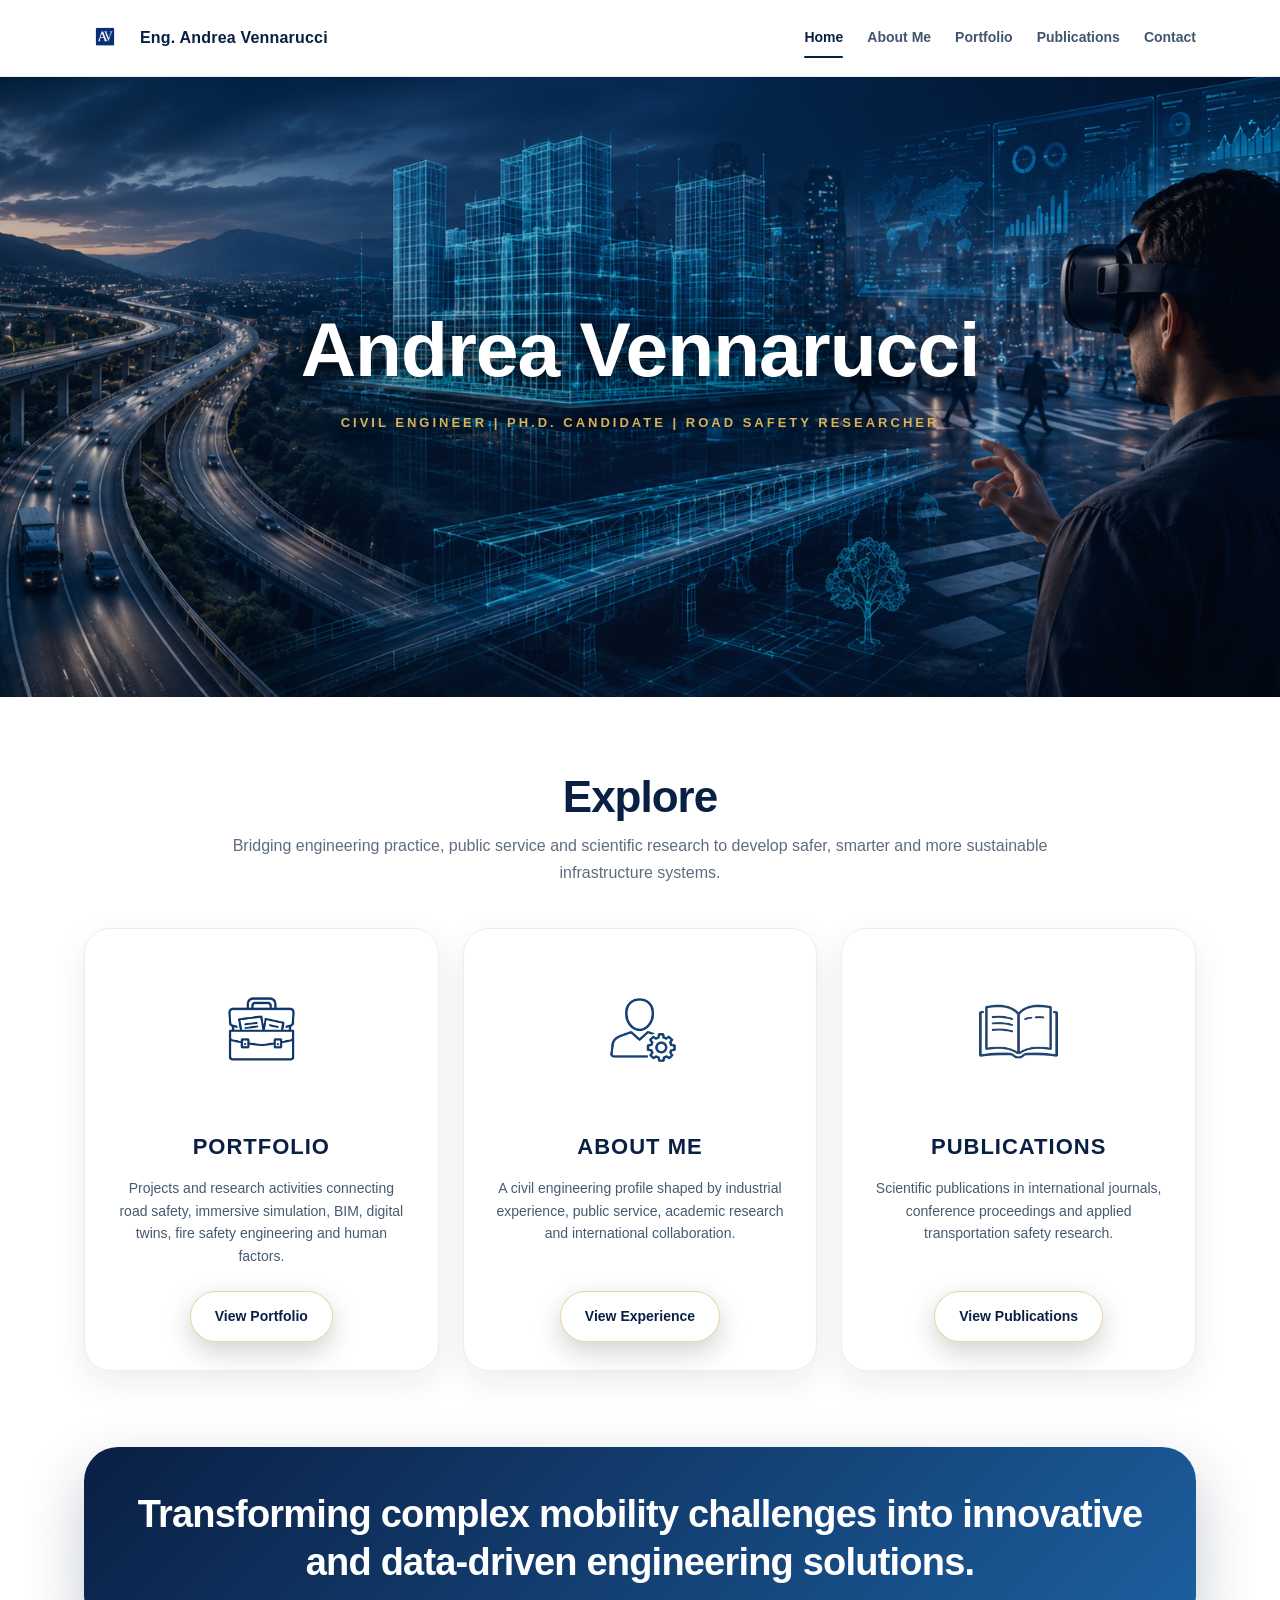
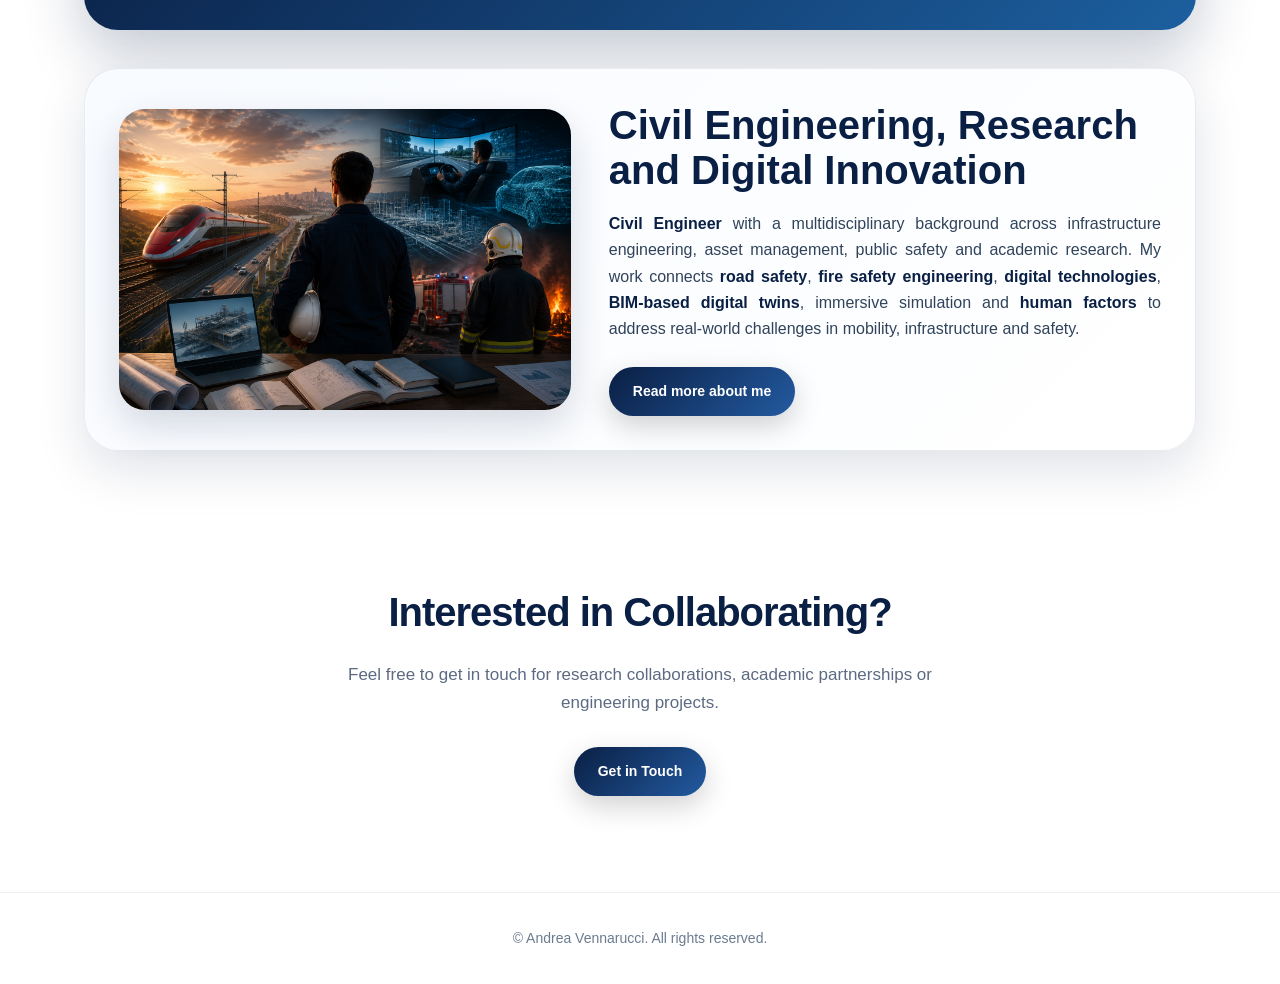
==== index.html @ bb1b8124 "Update index.html" ====
<!DOCTYPE html>
<html lang="en">
<head>
    <meta charset="UTF-8">
    <meta name="viewport" content="width=device-width, initial-scale=1.0">
    <title>Andrea Vennarucci - Home</title>
    <link rel="icon" href="image/Logo.png" sizes="any">

    <link rel="icon" type="image/Logo.png" sizes="32x32" href="favicon-32x32.png">

    <link rel="icon" type="image/Logo.png" sizes="16x16" href="favicon-16x16.png">

    <link rel="apple-touch-icon" href="image/Logo.png">
    <style>
        :root {
            --navy: #0a1f44;
            --navy-2: #163b73;
            --ink: #14213d;
            --muted: #5d6d7e;
            --paper: #ffffff;
            --gold: #d7b25d;
            --shadow: 0 18px 50px rgba(10,31,68,.13);
            --radius: 28px;
            --max: 1160px;
        }

        * {
            box-sizing: border-box
        }

        html {
            scroll-behavior: smooth
        }

        body {
            margin: 0;
            font-family: "Segoe UI",Arial,sans-serif;
            color: var(--ink);
            background: #ffffff;
            line-height: 1.65;
        }

        a {
            color: inherit;
            text-decoration: none
        }

        .site-header {
            position: sticky;
            top: 0;
            z-index: 50;
            background: rgba(255,255,255,.92);
            backdrop-filter: blur(14px);
            border-bottom: 1px solid rgba(10,31,68,.08);
        }

        .nav {
            max-width: var(--max);
            margin: auto;
            min-height: 76px;
            display: flex;
            align-items: center;
            justify-content: space-between;
            gap: 28px;
            padding: 0 24px;
        }

        .brand {
            display: flex;
            align-items: center;
            gap: 14px;
            font-weight: 800;
            color: var(--navy);
            letter-spacing: .2px;
        }

        .brand-logo {
            width: 42px;
            height: 42px;
            border-radius: 13px;
            display: grid;
            place-items: center;
            background: linear-gradient(135deg,var(--navy),#2d75bd);
            color: white;
            font-family: Georgia,serif;
            font-size: 20px;
            box-shadow: 0 8px 20px rgba(10,31,68,.18);
        }

        .nav-links {
            display: flex;
            gap: 24px;
            align-items: center;
            font-size: 14px;
            font-weight: 650;
            color: #41556e;
        }

            .nav-links a {
                position: relative;
                padding: 26px 0;
            }

                .nav-links a.active,
                .nav-links a:hover {
                    color: var(--navy);
                }

                    .nav-links a.active::after,
                    .nav-links a:hover::after {
                        content: "";
                        position: absolute;
                        left: 0;
                        right: 0;
                        bottom: 18px;
                        height: 2px;
                        background: var(--navy);
                        border-radius: 99px;
                    }

        .menu-toggle {
            display: none;
            border: 0;
            background: transparent;
            font-size: 30px;
            color: var(--navy);
            cursor: pointer;
        }

        .hero {
            position: relative;
            overflow: hidden;
            min-height: 620px;
            padding: 120px 24px 100px;
        }

        .hero-image {
            position: absolute;
            top: 0;
            left: 0;
            width: 100%;
            height: 100%;
            object-fit: cover;
            object-position: 90% top;
            transform: translateY(0) scale(1.05);
            will-change: transform;
            z-index: 0;
        }

        .hero-overlay {
            position: absolute;
            inset: 0;
            background: linear-gradient(90deg,rgba(10,31,68,.20),rgba(10,31,68,.34),rgba(10,31,68,.18));
            z-index: 1;
        }

        .hero-inner {
            position: relative;
            z-index: 2;
            max-width: var(--max);
            min-height: 380px;
            margin: auto;
            display: flex;
            align-items: center;
            justify-content: center;
            text-align: center;
        }

        .hero-content {
            max-width: 840px;
            margin: 0 auto;
        }

        h1 {
            font-size: clamp(44px,6vw,82px);
            font-weight: 600;
            line-height: 1;
            margin: 0 0 24px;
            color: #ffffff;
            letter-spacing: -1px;
            text-shadow: 0 5px 24px rgba(0,0,0,.65);
        }

        .eyebrow {
            text-transform: uppercase;
            letter-spacing: 3px;
            font-size: 13px;
            font-weight: 600;
            color: var(--gold);
            margin-bottom: 30px;
            text-shadow: 0 3px 12px rgba(0,0,0,.60);
        }

        .hero-statement {
            color: rgba(255,255,255,.92);
            font-size: clamp(17px,2vw,22px);
            line-height: 1.55;
            max-width: 820px;
            margin: 0 auto;
            text-shadow: 0 3px 14px rgba(0,0,0,.55);
        }

        .hero-actions {
            display: flex;
            justify-content: center;
            gap: 14px;
            flex-wrap: wrap;
            margin-top: 32px;
        }

        .button {
            display: inline-flex;
            align-items: center;
            justify-content: center;
            padding: 13px 24px;
            border-radius: 999px;
            background: #ffffff;
            color: var(--navy);
            font-weight: 800;
            font-size: 14px;
            border: 1px solid rgba(215,178,93,.55);
            box-shadow: 0 10px 28px rgba(0,0,0,.18);
            transition: transform .25s ease,box-shadow .25s ease,background .25s ease;
            cursor: pointer;
        }

            .button:hover {
                transform: translateY(-3px);
                box-shadow: 0 16px 34px rgba(0,0,0,.25);
            }

        .button-primary {
            background: linear-gradient(135deg,#0a1f44,#235aa0);
            color: white;
            border: 0;
        }

        .section {
            position: relative;
            z-index: 3;
            max-width: var(--max);
            margin: auto;
            padding: 76px 24px;
            background: transparent;
        }

        .section-after-quote {
            padding-top: 20px;
        }

        .section-title {
            text-align: center;
            font-size: clamp(28px,4vw,44px);
            line-height: 1.1;
            margin: 0 0 12px;
            color: var(--navy);
            letter-spacing: -1px;
        }

        .section-subtitle {
            text-align: center;
            max-width: 830px;
            margin: 0 auto 42px;
            color: var(--muted);
            font-size: 16px;
        }

        .cards-grid {
            display: grid;
            grid-template-columns: repeat(3,1fr);
            gap: 24px;
        }

        .home-card {
            background: #ffffff;
            border: 1px solid #e9eef5;
            border-radius: 26px;
            padding: 28px;
            min-height: 350px;
            box-shadow: 0 12px 34px rgba(10,31,68,.08);
            transition: transform .25s ease,box-shadow .25s ease,border-color .25s ease;
            display: flex;
            flex-direction: column;
            align-items: center;
            text-align: center;
        }

            .home-card:hover {
                transform: translateY(-7px);
                box-shadow: 0 20px 42px rgba(10,31,68,.15);
                border-color: #6ec1ff;
            }

        .card-icon {
            width: 100%;
            height: 150px;
            object-fit: contain;
            margin-bottom: 22px;
        }

        .home-card h2 {
            margin: 0 0 12px;
            color: var(--navy);
            font-size: 22px;
            letter-spacing: 1px;
            text-transform: uppercase;
        }

        .home-card p {
            color: #465a70;
            margin: 0 0 24px;
            font-size: 14px;
            line-height: 1.6;
            flex: 1;
        }

        .profile-highlight {
            display: grid;
            grid-template-columns: .9fr 1.1fr;
            gap: 38px;
            align-items: center;
            background: linear-gradient(135deg,#f8fbff,#ffffff);
            border: 1px solid rgba(10,31,68,.08);
            border-radius: 34px;
            padding: 34px;
            box-shadow: var(--shadow);
        }

        .profile-highlight-image {
            width: 100%;
            border-radius: 26px;
            display: block;
            box-shadow: 0 16px 38px rgba(10,31,68,.16);
        }

        .profile-highlight h2 {
            margin: 0 0 18px;
            color: var(--navy);
            font-size: clamp(26px,4vw,40px);
            line-height: 1.12;
        }

        .profile-highlight p {
            color: #30435a;
            font-size: 16px;
            margin: 0 0 24px;
            text-align: justify;
        }

        .keyword {
            color: var(--navy);
            font-weight: 800;
        }

        .quote {
            max-width: var(--max);
            margin: 0 auto;
            padding: 0 24px 18px;
            position: relative;
            z-index: 3;
            background: transparent;
        }


        .quote-box {
            border-radius: 34px;
            padding: 44px;
            background: linear-gradient(135deg,var(--navy),#1c5f9f);
            color: white;
            box-shadow: 0 24px 60px rgba(10,31,68,.24);
            position: relative;
            overflow: hidden;
            text-align: center;
        }

            .quote-box p {
                position: relative;
                margin: 0;
                font-size: clamp(23px,3vw,38px);
                line-height: 1.25;
                font-weight: 700;
                letter-spacing: -.8px;
            }

        .contact-section {
            position: relative;
            z-index: 3;
            background: #ffffff;
            padding: 52px 20px 96px;
            text-align: center;
        }

            .contact-section h2 {
                font-size: clamp(28px,4vw,40px);
                color: var(--navy);
                margin: 0 0 16px;
                letter-spacing: -1px;
            }

            .contact-section p {
                color: #5c6b82;
                font-size: 17px;
                margin: 0 auto 30px;
                max-width: 640px;
            }

        .contact-links {
            display: flex;
            justify-content: center;
            gap: 14px;
            flex-wrap: wrap;
        }

        .footer {
            padding: 34px 24px;
            text-align: center;
            color: #6b7c8f;
            border-top: 1px solid rgba(10,31,68,.08);
            background: #fff;
            font-size: 14px;
        }

        @media(max-width:980px) {
            .cards-grid {
                grid-template-columns: 1fr;
            }
        }

        @media(max-width:860px) {
            .nav {
                min-height: 68px;
            }

            .menu-toggle {
                display: block;
            }

            .nav-links {
                position: absolute;
                left: 0;
                right: 0;
                top: 68px;
                display: none;
                flex-direction: column;
                gap: 0;
                background: white;
                border-bottom: 1px solid rgba(10,31,68,.08);
                box-shadow: 0 18px 40px rgba(10,31,68,.12);
            }

                .nav-links.open {
                    display: flex;
                }

                .nav-links a {
                    width: 100%;
                    padding: 16px 24px;
                }

                    .nav-links a.active::after,
                    .nav-links a:hover::after {
                        display: none;
                    }

            .hero {
                min-height: 560px;
                padding: 100px 18px 80px;
            }

            .hero-image {
                height: 110%;
                object-position: 85% top;
            }

            .hero-inner {
                min-height: 360px;
            }

            .profile-highlight {
                grid-template-columns: 1fr;
            }

            .section {
                padding: 54px 18px;
            }

            .quote {
                padding: 0 18px 18px;
            }

            .section-after-quote {
                padding-top: 18px;
            }

            .quote-box {
                padding: 32px 26px;
            }

            .brand span:last-child {
                font-size: 15px;
            }
        }

        @media(max-width:520px) {
            .hero {
                min-height: 500px;
                padding: 90px 16px 70px;
            }

            .hero-image {
                object-position: 78% top;
            }

            h1 {
                font-size: clamp(38px,10vw,54px);
            }

            .eyebrow {
                font-size: 11px;
                letter-spacing: 2px;
            }

            .hero-statement {
                font-size: 16px;
            }

            .home-card {
                padding: 24px;
                border-radius: 22px;
            }

            .card-icon {
                height: 120px;
            }
        }
    </style>
</head>

<body>
    <header class="site-header">

        <nav class="nav">

            <a class="brand" href="index.html">

                <img src="image/Logo.png"
                     alt="Andrea Vennarucci"
                     style="width:42px;height:42px;object-fit:contain;">

                <span>Eng. Andrea Vennarucci</span>

            </a>

            <div class="nav-links">

                <a class="active" href="index.html">Home</a>

                <a href="AboutMe.html">About Me</a>

                <a href="portfolio.html">Portfolio</a>

                <a href="ScientificPublications.html">Publications</a>

                <a href="Contact.html">Contact</a>

            </div>

            <button class="menu-toggle"
                    onclick="toggleMenu()"
                    aria-label="Toggle navigation">
                ☰
            </button>

        </nav>

    </header>

    <main id="top">
        <section class="hero">
            <img class="hero-image" src="image/HeaderHome.png" alt="Andrea Vennarucci homepage header">

            <div class="hero-overlay"></div>

            <div class="hero-inner">
                <div class="hero-content">
                    <h1>Andrea Vennarucci</h1>
                    <div class="eyebrow">Civil Engineer | Ph.D. Candidate | Road Safety Researcher</div>
                    <!--                   <p class="hero-statement">Civil engineer integrating professional practice, public service and scientific research to advance infrastructure, mobility and safety through innovation and digital technologies.</p>-->
                </div>
            </div>
        </section>

        <section class="section">
            <h2 class="section-title">Explore</h2>
            <p class="section-subtitle">Bridging engineering practice, public service and scientific research to develop safer, smarter and more sustainable infrastructure systems.</p>

            <div class="cards-grid">
                <article class="home-card">
                    <img class="card-icon" src="image/PortfolioIcon.png" alt="Portfolio icon">
                    <h2>Portfolio</h2>
                    <p>Projects and research activities connecting road safety, immersive simulation, BIM, digital twins, fire safety engineering and human factors.</p>
                    <a class="button" href="portfolio.html">View Portfolio</a>
                </article>

                <article class="home-card">
                    <img class="card-icon" src="image/AboutMeIcon.png" alt="About me icon">
                    <h2>About Me</h2>
                    <p>A civil engineering profile shaped by industrial experience, public service, academic research and international collaboration.</p>
                    <a class="button" href="AboutMe.html">View Experience</a>
                </article>

                <article class="home-card">
                    <img class="card-icon" src="image/ScientificIcon.png" alt="Scientific publications icon">
                    <h2>Publications</h2>
                    <p>Scientific publications in international journals, conference proceedings and applied transportation safety research.</p>
                    <a class="button" href="ScientificPublications.html">View Publications</a>
                </article>
            </div>
        </section>

        <section class="quote">
            <div class="quote-box">
                <p>Transforming complex mobility challenges into innovative and data-driven engineering solutions.</p>
            </div>
        </section>

        <section class="section section-after-quote">
            <div class="profile-highlight">
                <div>
                    <img class="profile-highlight-image" src="image/ProfileHome.png" alt="Andrea Vennarucci profile visual">
                </div>

                <div>
                    <h2>Civil Engineering, Research and Digital Innovation</h2>
                    <p><span class="keyword">Civil Engineer</span> with a multidisciplinary background across infrastructure engineering, asset management, public safety and academic research. My work connects <span class="keyword">road safety</span>, <span class="keyword">fire safety engineering</span>, <span class="keyword">digital technologies</span>, <span class="keyword">BIM-based digital twins</span>, immersive simulation and <span class="keyword">human factors</span> to address real-world challenges in mobility, infrastructure and safety.</p>
                    <a class="button button-primary" href="AboutMe.html">Read more about me</a>
                </div>
            </div>
        </section>



<section class="contact-section">

    <h2>Interested in Collaborating?</h2>

    <p>
        Feel free to get in touch for research collaborations,
        academic partnerships or engineering projects.
    </p>

    <a class="button button-primary" href="Contact.html">
        Get in Touch
    </a>

</section>

        
    </main>

    <footer class="footer">© Andrea Vennarucci. All rights reserved.</footer>

    <script>
        function toggleMenu() {
            document.querySelector(".nav-links").classList.toggle("open");
        }

        const heroImage = document.querySelector(".hero-image");

        window.addEventListener("scroll", function () {
            const scrollY = window.scrollY;
            const movement = scrollY * 0.18;
            const scale = 1.05 + scrollY * 0.00006;
            heroImage.style.transform = "translateY(" + movement + "px) scale(" + scale + ")";
        });
    </script>
</body>
</html>
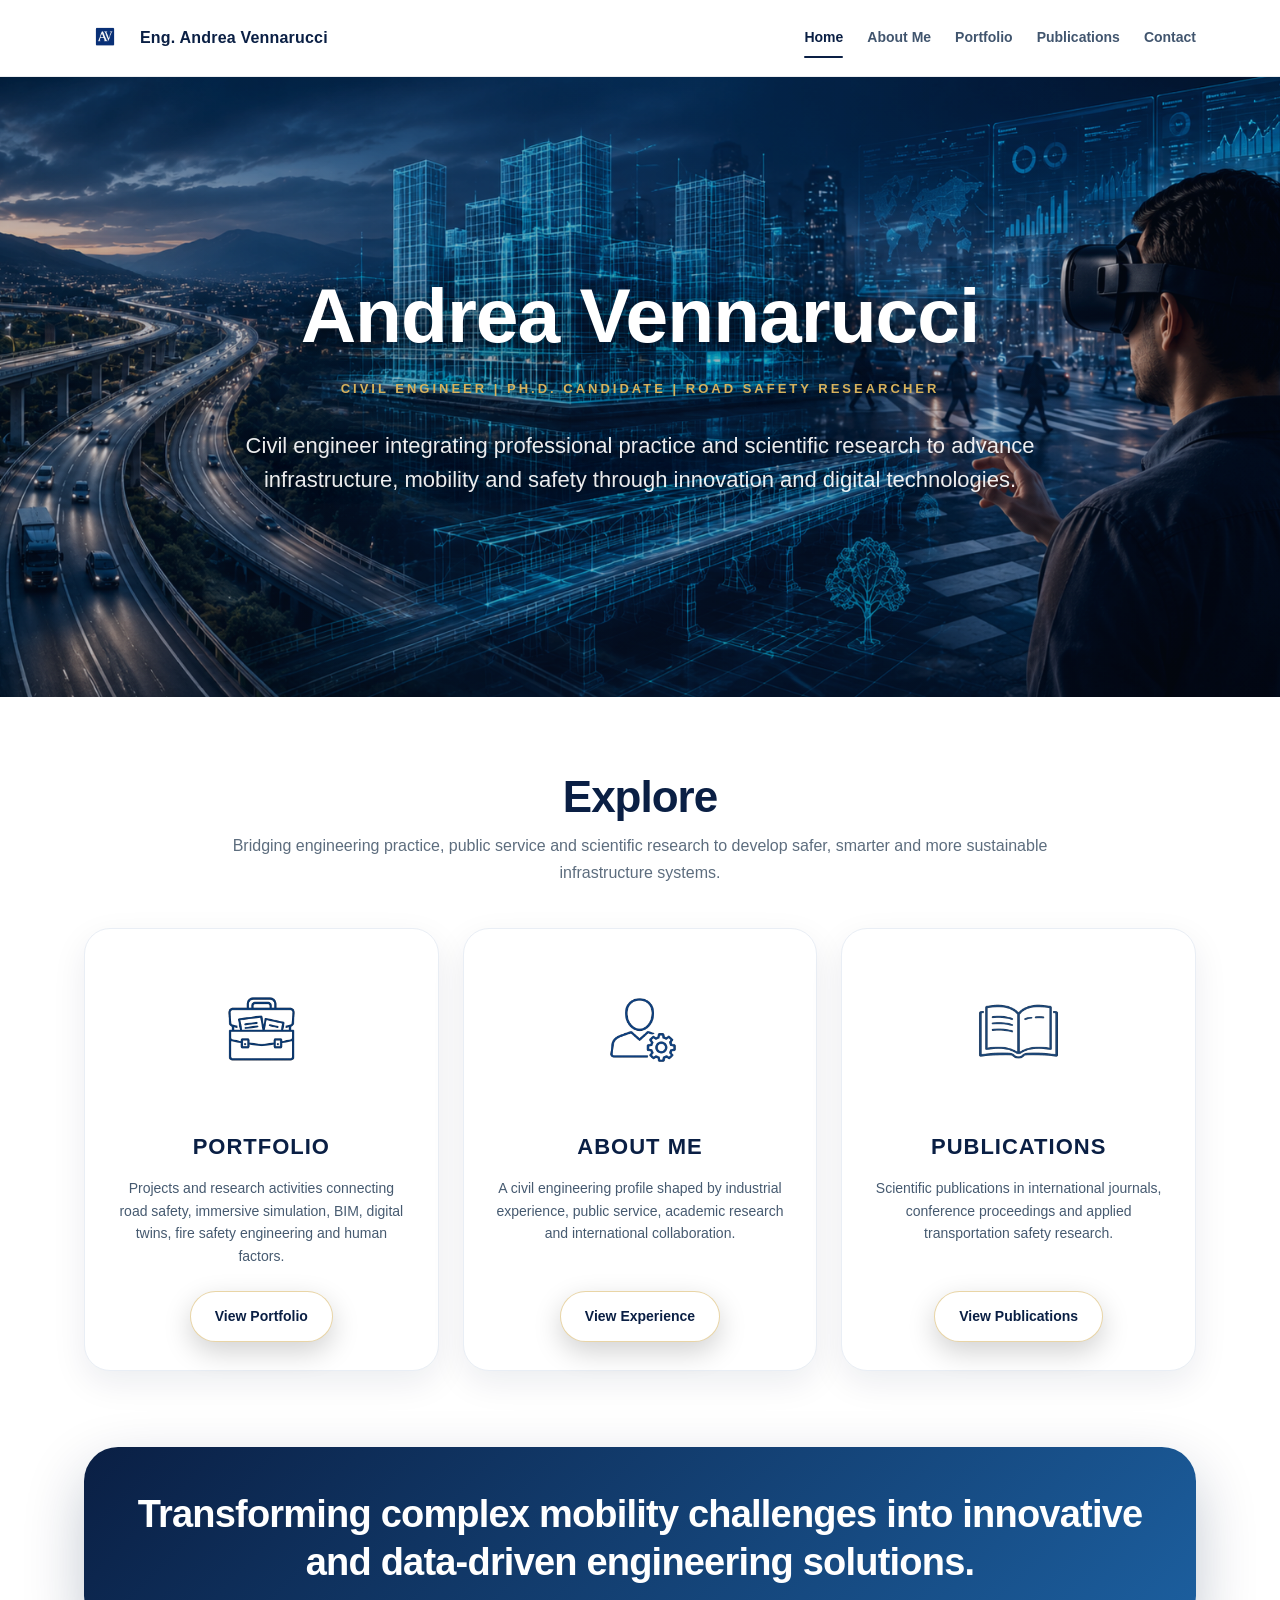
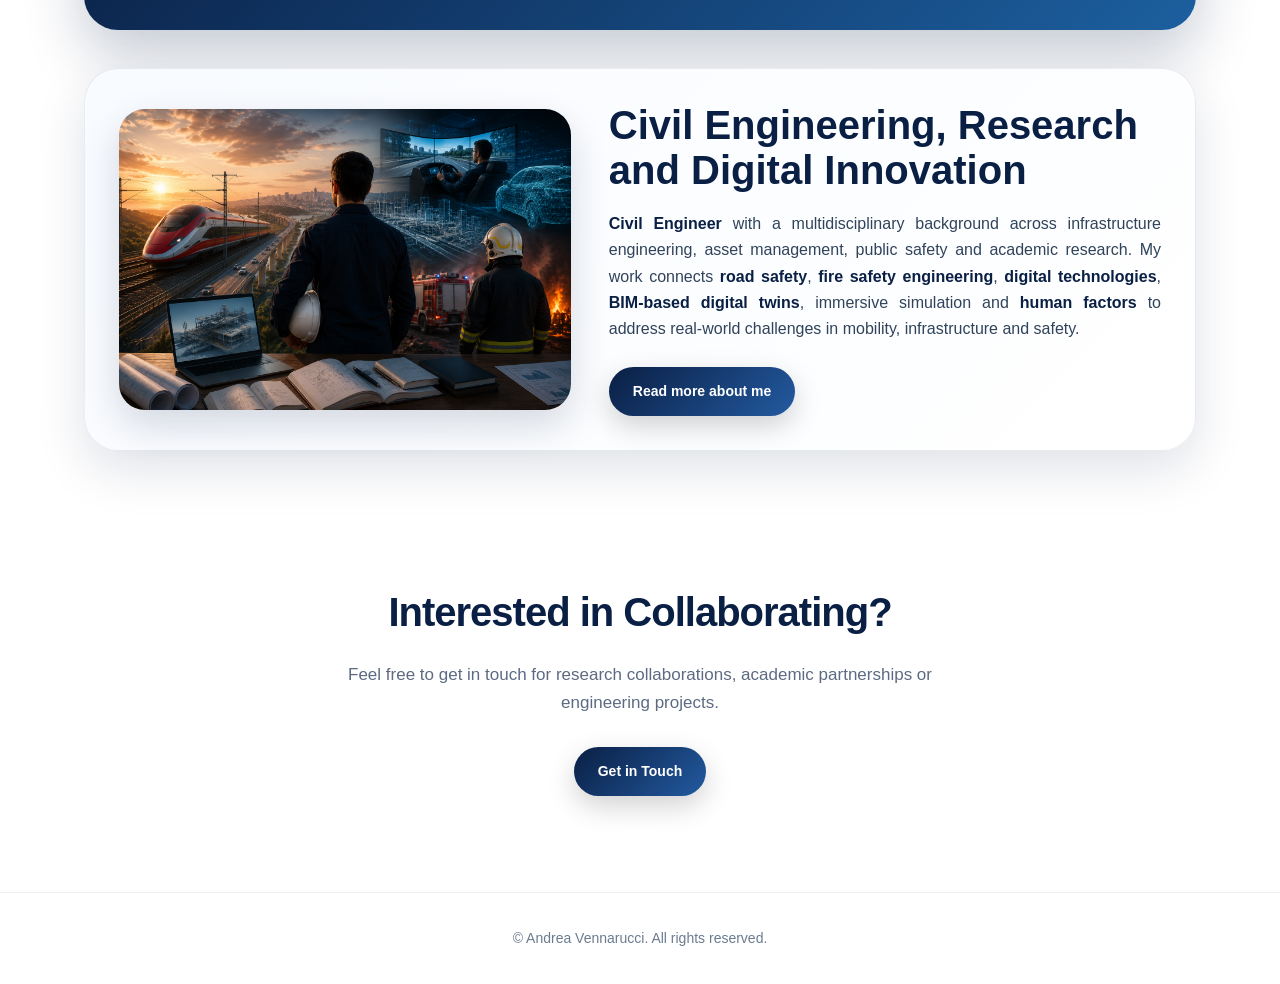
==== commit 84528bad: "Update index.html" ====
--- a/index.html
+++ b/index.html
@@ -585,7 +585,7 @@
                 <div class="hero-content">
                     <h1>Andrea Vennarucci</h1>
                     <div class="eyebrow">Civil Engineer | Ph.D. Candidate | Road Safety Researcher</div>
-                    <!--                   <p class="hero-statement">Civil engineer integrating professional practice, public service and scientific research to advance infrastructure, mobility and safety through innovation and digital technologies.</p>-->
+                    <p class="hero-statement">Civil engineer integrating professional practice and scientific research to advance infrastructure, mobility and safety through innovation and digital technologies.</p>
                 </div>
             </div>
         </section>
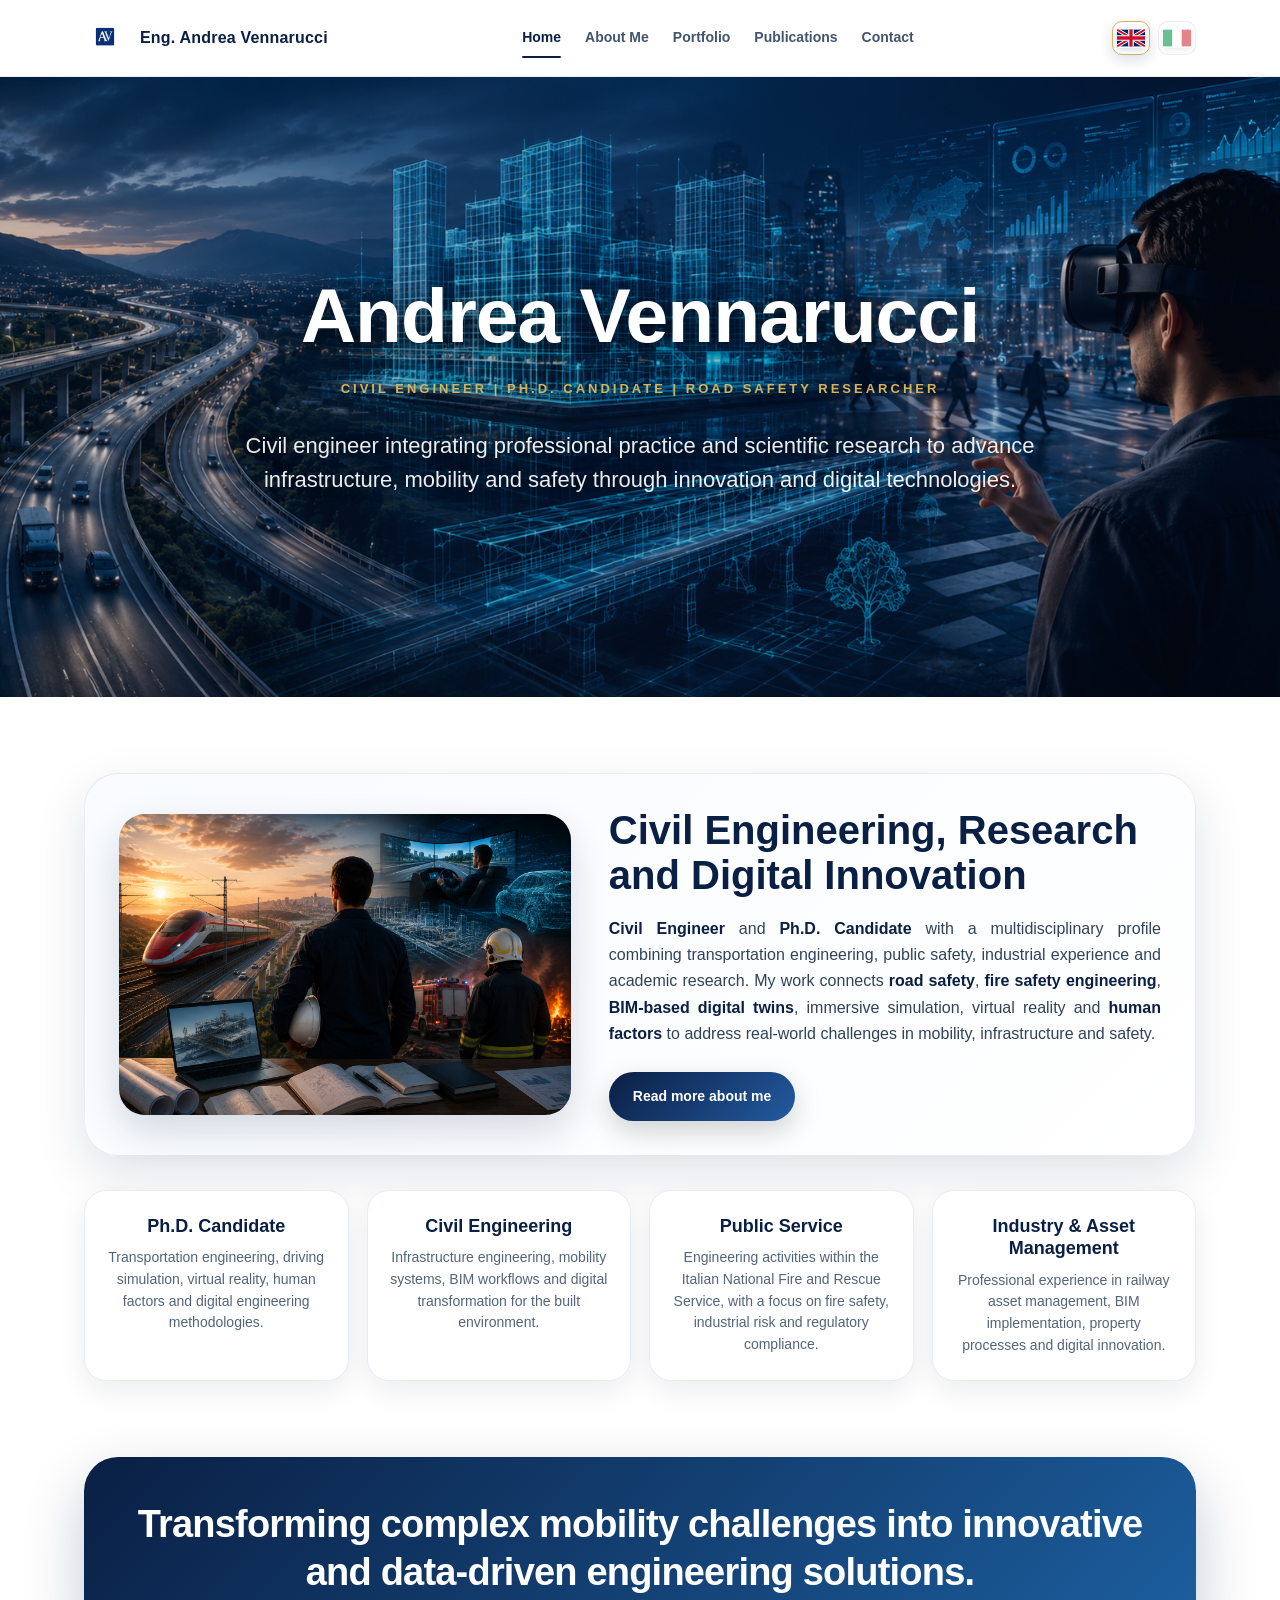
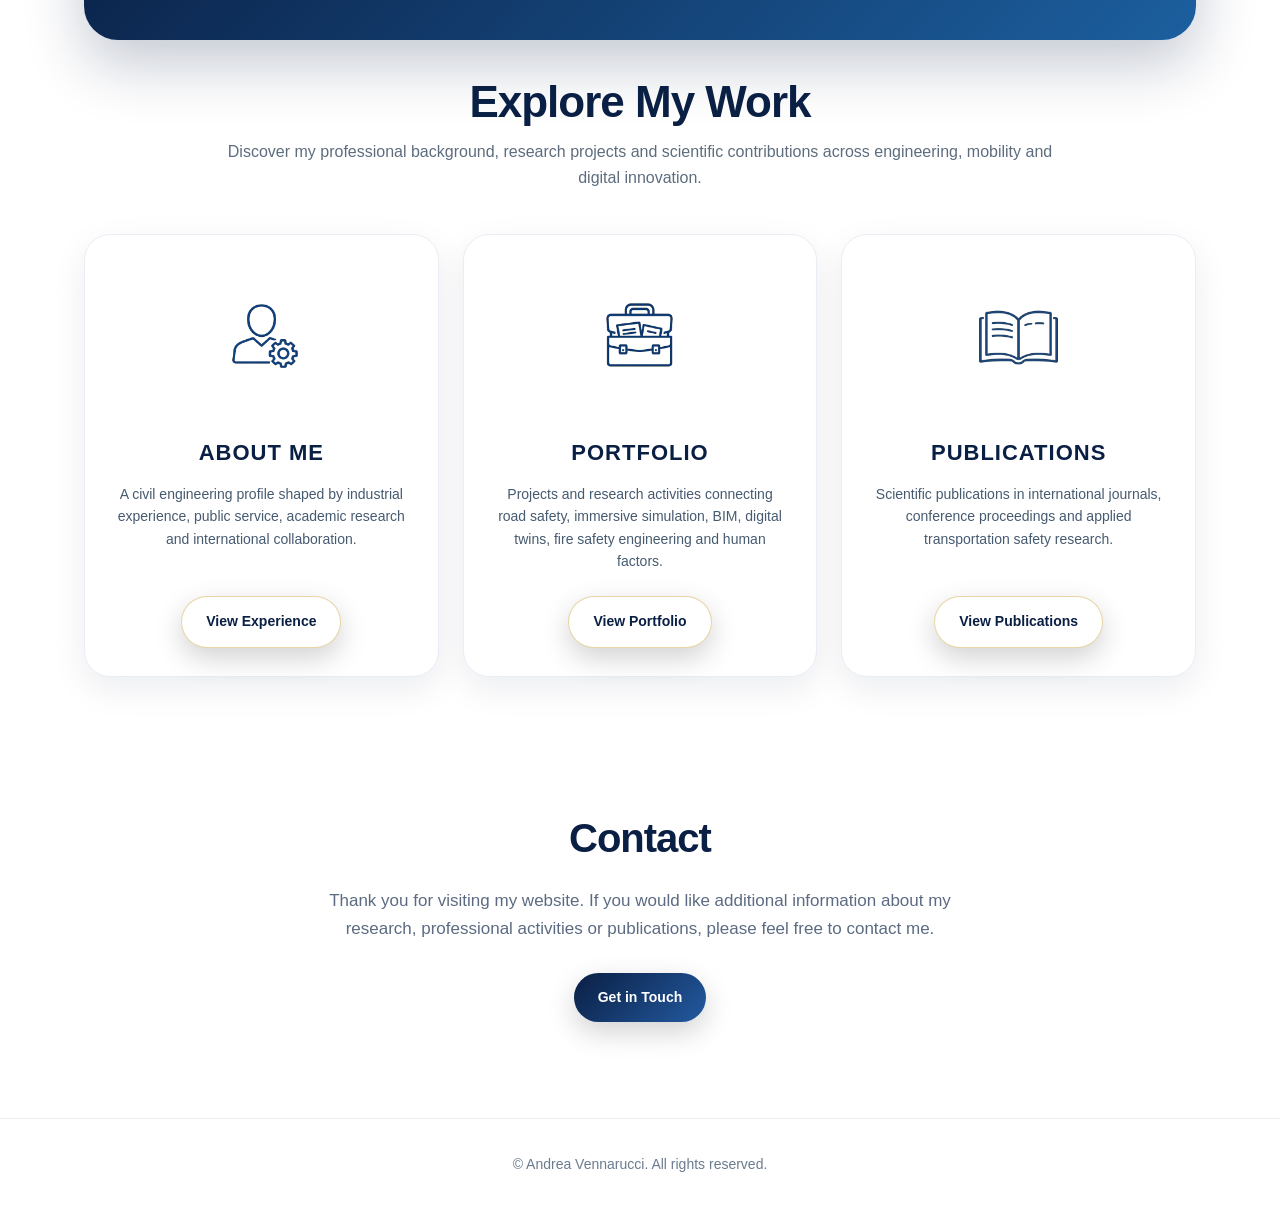
==== commit a925bbfc: "Update index.html" ====
--- a/index.html
+++ b/index.html
@@ -117,6 +117,51 @@
                         background: var(--navy);
                         border-radius: 99px;
                     }
+
+
+
+        .language-switcher {
+            display: flex;
+            align-items: center;
+            gap: 8px;
+            margin-left: 4px;
+        }
+
+        .language-button {
+            width: 38px;
+            height: 34px;
+            padding: 0;
+            border: 1px solid rgba(10,31,68,.14);
+            border-radius: 10px;
+            background: #ffffff;
+            display: inline-flex;
+            align-items: center;
+            justify-content: center;
+            cursor: pointer;
+            opacity: .58;
+            overflow: hidden;
+            transition: opacity .2s ease, transform .2s ease, border-color .2s ease, box-shadow .2s ease;
+        }
+
+            .language-button svg {
+                width: 28px;
+                height: 20px;
+                display: block;
+                border-radius: 3px;
+                box-shadow: 0 2px 6px rgba(10,31,68,.16);
+            }
+
+            .language-button:hover {
+                opacity: 1;
+                transform: translateY(-2px);
+                border-color: rgba(10,31,68,.34);
+            }
+
+            .language-button.active {
+                opacity: 1;
+                border-color: var(--gold);
+                box-shadow: 0 5px 14px rgba(10,31,68,.14);
+            }
 
         .menu-toggle {
             display: none;
@@ -352,6 +397,43 @@
             font-weight: 800;
         }
 
+        .highlights-grid {
+            display: grid;
+            grid-template-columns: repeat(4,1fr);
+            gap: 18px;
+            margin-top: 34px;
+        }
+
+        .highlight-card {
+            background: #ffffff;
+            border: 1px solid #e7edf5;
+            border-radius: 22px;
+            padding: 24px 22px;
+            box-shadow: 0 10px 28px rgba(10,31,68,.08);
+            text-align: center;
+            transition: transform .25s ease,box-shadow .25s ease,border-color .25s ease;
+        }
+
+            .highlight-card:hover {
+                transform: translateY(-5px);
+                box-shadow: 0 16px 34px rgba(10,31,68,.13);
+                border-color: rgba(35,90,160,.35);
+            }
+
+            .highlight-card h3 {
+                margin: 0 0 10px;
+                color: var(--navy);
+                font-size: 18px;
+                line-height: 1.25;
+            }
+
+            .highlight-card p {
+                margin: 0;
+                color: #52657b;
+                font-size: 14px;
+                line-height: 1.55;
+            }
+
         .quote {
             max-width: var(--max);
             margin: 0 auto;
@@ -424,12 +506,54 @@
             .cards-grid {
                 grid-template-columns: 1fr;
             }
+
+            .highlights-grid {
+                grid-template-columns: repeat(2,1fr);
+            }
         }
 
         @media(max-width:860px) {
             .nav {
                 min-height: 68px;
             }
+
+
+
+            .language-switcher {
+                display: flex;
+                align-items: center;
+                gap: 8px;
+                margin-left: 4px;
+            }
+
+            .language-button {
+                width: 38px;
+                height: 34px;
+                padding: 0;
+                border: 1px solid rgba(10,31,68,.14);
+                border-radius: 10px;
+                background: #ffffff;
+                display: inline-flex;
+                align-items: center;
+                justify-content: center;
+                font-size: 21px;
+                line-height: 1;
+                cursor: pointer;
+                opacity: .58;
+                transition: opacity .2s ease, transform .2s ease, border-color .2s ease, box-shadow .2s ease;
+            }
+
+                .language-button:hover {
+                    opacity: 1;
+                    transform: translateY(-2px);
+                    border-color: rgba(10,31,68,.34);
+                }
+
+                .language-button.active {
+                    opacity: 1;
+                    border-color: var(--navy);
+                    box-shadow: 0 5px 14px rgba(10,31,68,.14);
+                }
 
             .menu-toggle {
                 display: block;
@@ -480,6 +604,10 @@
                 grid-template-columns: 1fr;
             }
 
+            .highlights-grid {
+                grid-template-columns: 1fr;
+            }
+
             .section {
                 padding: 54px 18px;
             }
@@ -547,22 +675,53 @@
                      alt="Andrea Vennarucci"
                      style="width:42px;height:42px;object-fit:contain;">
 
-                <span>Eng. Andrea Vennarucci</span>
+                <span data-i18n="brand">Eng. Andrea Vennarucci</span>
 
             </a>
 
             <div class="nav-links">
 
-                <a class="active" href="index.html">Home</a>
-
-                <a href="AboutMe.html">About Me</a>
-
-                <a href="portfolio.html">Portfolio</a>
-
-                <a href="ScientificPublications.html">Publications</a>
-
-                <a href="Contact.html">Contact</a>
-
+                <a class="active" href="index.html" data-i18n="navHome">Home</a>
+
+                <a href="AboutMe.html" data-i18n="navAbout">About Me</a>
+
+                <a href="portfolio.html" data-i18n="navPortfolio">Portfolio</a>
+
+                <a href="ScientificPublications.html" data-i18n="navPublications">Publications</a>
+
+                <a href="Contact.html" data-i18n="navContact">Contact</a>
+
+            </div>
+
+
+            <div class="language-switcher" aria-label="Language selection">
+                <button class="language-button active"
+                        type="button"
+                        data-lang="en"
+                        onclick="setLanguage('en')"
+                        aria-label="English"
+                        title="English">
+                    <svg viewBox="0 0 60 36" aria-hidden="true" focusable="false">
+                        <rect width="60" height="36" fill="#012169"></rect>
+                        <path d="M0 0 L60 36 M60 0 L0 36" stroke="#ffffff" stroke-width="8"></path>
+                        <path d="M0 0 L60 36 M60 0 L0 36" stroke="#c8102e" stroke-width="4"></path>
+                        <path d="M30 0 V36 M0 18 H60" stroke="#ffffff" stroke-width="12"></path>
+                        <path d="M30 0 V36 M0 18 H60" stroke="#c8102e" stroke-width="7"></path>
+                    </svg>
+                </button>
+
+                <button class="language-button"
+                        type="button"
+                        data-lang="it"
+                        onclick="setLanguage('it')"
+                        aria-label="Italiano"
+                        title="Italiano">
+                    <svg viewBox="0 0 60 36" aria-hidden="true" focusable="false">
+                        <rect x="0" y="0" width="20" height="36" fill="#009246"></rect>
+                        <rect x="20" y="0" width="20" height="36" fill="#ffffff"></rect>
+                        <rect x="40" y="0" width="20" height="36" fill="#ce2b37"></rect>
+                    </svg>
+                </button>
             </div>
 
             <button class="menu-toggle"
@@ -584,86 +743,208 @@
             <div class="hero-inner">
                 <div class="hero-content">
                     <h1>Andrea Vennarucci</h1>
-                    <div class="eyebrow">Civil Engineer | Ph.D. Candidate | Road Safety Researcher</div>
-                    <p class="hero-statement">Civil engineer integrating professional practice and scientific research to advance infrastructure, mobility and safety through innovation and digital technologies.</p>
+                    <div class="eyebrow" data-i18n="heroEyebrow">Civil Engineer | Ph.D. Candidate | Road Safety Researcher</div>
+                    <p class="hero-statement" data-i18n="heroStatement">Civil engineer integrating professional practice and scientific research to advance infrastructure, mobility and safety through innovation and digital technologies.</p>
                 </div>
             </div>
         </section>
 
         <section class="section">
-            <h2 class="section-title">Explore</h2>
-            <p class="section-subtitle">Bridging engineering practice, public service and scientific research to develop safer, smarter and more sustainable infrastructure systems.</p>
-
-            <div class="cards-grid">
-                <article class="home-card">
-                    <img class="card-icon" src="image/PortfolioIcon.png" alt="Portfolio icon">
-                    <h2>Portfolio</h2>
-                    <p>Projects and research activities connecting road safety, immersive simulation, BIM, digital twins, fire safety engineering and human factors.</p>
-                    <a class="button" href="portfolio.html">View Portfolio</a>
-                </article>
-
-                <article class="home-card">
-                    <img class="card-icon" src="image/AboutMeIcon.png" alt="About me icon">
-                    <h2>About Me</h2>
-                    <p>A civil engineering profile shaped by industrial experience, public service, academic research and international collaboration.</p>
-                    <a class="button" href="AboutMe.html">View Experience</a>
-                </article>
-
-                <article class="home-card">
-                    <img class="card-icon" src="image/ScientificIcon.png" alt="Scientific publications icon">
-                    <h2>Publications</h2>
-                    <p>Scientific publications in international journals, conference proceedings and applied transportation safety research.</p>
-                    <a class="button" href="ScientificPublications.html">View Publications</a>
-                </article>
-            </div>
-        </section>
-
-        <section class="quote">
-            <div class="quote-box">
-                <p>Transforming complex mobility challenges into innovative and data-driven engineering solutions.</p>
-            </div>
-        </section>
-
-        <section class="section section-after-quote">
             <div class="profile-highlight">
                 <div>
                     <img class="profile-highlight-image" src="image/ProfileHome.png" alt="Andrea Vennarucci profile visual">
                 </div>
 
                 <div>
-                    <h2>Civil Engineering, Research and Digital Innovation</h2>
-                    <p><span class="keyword">Civil Engineer</span> with a multidisciplinary background across infrastructure engineering, asset management, public safety and academic research. My work connects <span class="keyword">road safety</span>, <span class="keyword">fire safety engineering</span>, <span class="keyword">digital technologies</span>, <span class="keyword">BIM-based digital twins</span>, immersive simulation and <span class="keyword">human factors</span> to address real-world challenges in mobility, infrastructure and safety.</p>
-                    <a class="button button-primary" href="AboutMe.html">Read more about me</a>
+                    <h2 data-i18n="profileTitle">Civil Engineering, Research and Digital Innovation</h2>
+                    <p data-i18n-html="profileText"><span class="keyword">Civil Engineer</span> and <span class="keyword">Ph.D. Candidate</span> with a multidisciplinary profile combining transportation engineering, public safety, industrial experience and academic research. My work connects <span class="keyword">road safety</span>, <span class="keyword">fire safety engineering</span>, <span class="keyword">BIM-based digital twins</span>, immersive simulation, virtual reality and <span class="keyword">human factors</span> to address real-world challenges in mobility, infrastructure and safety.</p>
+                    <a class="button button-primary" href="AboutMe.html" data-i18n="readMore">Read more about me</a>
                 </div>
             </div>
+
+            <div class="highlights-grid">
+                <article class="highlight-card">
+                    <h3 data-i18n="highlight1Title">Ph.D. Candidate</h3>
+                    <p data-i18n="highlight1Text">Transportation engineering, driving simulation, virtual reality, human factors and digital engineering methodologies.</p>
+                </article>
+
+                <article class="highlight-card">
+                    <h3 data-i18n="highlight2Title">Civil Engineering</h3>
+                    <p data-i18n="highlight2Text">Infrastructure engineering, mobility systems, BIM workflows and digital transformation for the built environment.</p>
+                </article>
+
+                <article class="highlight-card">
+                    <h3 data-i18n="highlight3Title">Public Service</h3>
+                    <p data-i18n="highlight3Text">Engineering activities within the Italian National Fire and Rescue Service, with a focus on fire safety, industrial risk and regulatory compliance.</p>
+                </article>
+
+                <article class="highlight-card">
+                    <h3 data-i18n="highlight4Title">Industry &amp; Asset Management</h3>
+                    <p data-i18n="highlight4Text">Professional experience in railway asset management, BIM implementation, property processes and digital innovation.</p>
+                </article>
+            </div>
         </section>
 
-
-
-<section class="contact-section">
-
-    <h2>Interested in Collaborating?</h2>
-
-    <p>
-        Feel free to get in touch for research collaborations,
-        academic partnerships or engineering projects.
-    </p>
-
-    <a class="button button-primary" href="Contact.html">
-        Get in Touch
-    </a>
-
-</section>
-
-        
+        <section class="quote">
+            <div class="quote-box">
+                <p data-i18n="quote">Transforming complex mobility challenges into innovative and data-driven engineering solutions.</p>
+            </div>
+        </section>
+
+        <section class="section section-after-quote">
+            <h2 class="section-title" data-i18n="exploreTitle">Explore My Work</h2>
+            <p class="section-subtitle" data-i18n="exploreSubtitle">Discover my professional background, research projects and scientific contributions across engineering, mobility and digital innovation.</p>
+
+            <div class="cards-grid">
+                <article class="home-card">
+                    <img class="card-icon" src="image/AboutMeIcon.png" alt="About me icon">
+                    <h2 data-i18n="aboutCardTitle">About Me</h2>
+                    <p data-i18n="aboutCardText">A civil engineering profile shaped by industrial experience, public service, academic research and international collaboration.</p>
+                    <a class="button" href="AboutMe.html" data-i18n="aboutCardButton">View Experience</a>
+                </article>
+
+                <article class="home-card">
+                    <img class="card-icon" src="image/PortfolioIcon.png" alt="Portfolio icon">
+                    <h2 data-i18n="portfolioCardTitle">Portfolio</h2>
+                    <p data-i18n="portfolioCardText">Projects and research activities connecting road safety, immersive simulation, BIM, digital twins, fire safety engineering and human factors.</p>
+                    <a class="button" href="portfolio.html" data-i18n="portfolioCardButton">View Portfolio</a>
+                </article>
+
+                <article class="home-card">
+                    <img class="card-icon" src="image/ScientificIcon.png" alt="Scientific publications icon">
+                    <h2 data-i18n="publicationsCardTitle">Publications</h2>
+                    <p data-i18n="publicationsCardText">Scientific publications in international journals, conference proceedings and applied transportation safety research.</p>
+                    <a class="button" href="ScientificPublications.html" data-i18n="publicationsCardButton">View Publications</a>
+                </article>
+            </div>
+        </section>
+
+        <section class="contact-section">
+            <h2 data-i18n="contactTitle">Contact</h2>
+            <p data-i18n="contactText">Thank you for visiting my website. If you would like additional information about my research, professional activities or publications, please feel free to contact me.</p>
+            <a class="button button-primary" href="Contact.html" data-i18n="contactButton">Get in Touch</a>
+        </section>
+
     </main>
 
-    <footer class="footer">© Andrea Vennarucci. All rights reserved.</footer>
+    <footer class="footer" data-i18n="footer">© Andrea Vennarucci. All rights reserved.</footer>
 
     <script>
+        const translations = {
+            en: {
+                pageTitle: "Andrea Vennarucci - Home",
+                brand: "Eng. Andrea Vennarucci",
+                navHome: "Home",
+                navAbout: "About Me",
+                navPortfolio: "Portfolio",
+                navPublications: "Publications",
+                navContact: "Contact",
+                heroEyebrow: "Civil Engineer | Ph.D. Candidate | Road Safety Researcher",
+                heroStatement: "Civil engineer integrating professional practice and scientific research to advance infrastructure, mobility and safety through innovation and digital technologies.",
+                profileTitle: "Civil Engineering, Research and Digital Innovation",
+                profileText: '<span class="keyword">Civil Engineer</span> and <span class="keyword">Ph.D. Candidate</span> with a multidisciplinary profile combining transportation engineering, public safety, industrial experience and academic research. My work connects <span class="keyword">road safety</span>, <span class="keyword">fire safety engineering</span>, <span class="keyword">BIM-based digital twins</span>, immersive simulation, virtual reality and <span class="keyword">human factors</span> to address real-world challenges in mobility, infrastructure and safety.',
+                readMore: "Read more about me",
+                highlight1Title: "Ph.D. Candidate",
+                highlight1Text: "Transportation engineering, driving simulation, virtual reality, human factors and digital engineering methodologies.",
+                highlight2Title: "Civil Engineering",
+                highlight2Text: "Infrastructure engineering, mobility systems, BIM workflows and digital transformation for the built environment.",
+                highlight3Title: "Public Service",
+                highlight3Text: "Engineering activities within the Italian National Fire and Rescue Service, with a focus on fire safety, industrial risk and regulatory compliance.",
+                highlight4Title: "Industry & Asset Management",
+                highlight4Text: "Professional experience in railway asset management, BIM implementation, property processes and digital innovation.",
+                quote: "Transforming complex mobility challenges into innovative and data-driven engineering solutions.",
+                exploreTitle: "Explore My Work",
+                exploreSubtitle: "Discover my professional background, research projects and scientific contributions across engineering, mobility and digital innovation.",
+                aboutCardTitle: "About Me",
+                aboutCardText: "A civil engineering profile shaped by industrial experience, public service, academic research and international collaboration.",
+                aboutCardButton: "View Experience",
+                portfolioCardTitle: "Portfolio",
+                portfolioCardText: "Projects and research activities connecting road safety, immersive simulation, BIM, digital twins, fire safety engineering and human factors.",
+                portfolioCardButton: "View Portfolio",
+                publicationsCardTitle: "Publications",
+                publicationsCardText: "Scientific publications in international journals, conference proceedings and applied transportation safety research.",
+                publicationsCardButton: "View Publications",
+                contactTitle: "Contact",
+                contactText: "Thank you for visiting my website. If you would like additional information about my research, professional activities or publications, please feel free to contact me.",
+                contactButton: "Get in Touch",
+                footer: "© Andrea Vennarucci. All rights reserved."
+            },
+            it: {
+                pageTitle: "Andrea Vennarucci - Home",
+                brand: "Ing. Andrea Vennarucci",
+                navHome: "Home",
+                navAbout: "Chi sono",
+                navPortfolio: "Portfolio",
+                navPublications: "Pubblicazioni",
+                navContact: "Contatti",
+                heroEyebrow: "Ingegnere civile | Dottorando di ricerca | Ricercatore in sicurezza stradale",
+                heroStatement: "Ingegnere civile che integra pratica professionale e ricerca scientifica per contribuire allo sviluppo delle infrastrutture, della mobilità e della sicurezza attraverso l’innovazione e le tecnologie digitali.",
+                profileTitle: "Ingegneria civile, ricerca e innovazione digitale",
+                profileText: '<span class="keyword">Ingegnere civile</span> e <span class="keyword">dottorando di ricerca</span> con un profilo multidisciplinare che integra ingegneria delle infrastrutture viarie, ingegneria della sicurezza, esperienza industriale e ricerca accademica. Il mio lavoro collega <span class="keyword">sicurezza stradale</span>, <span class="keyword">sicurezza antincendio</span>, <span class="keyword">digital twin BIM-based</span>, simulazione immersiva, realtà virtuale e <span class="keyword">fattori umani</span> per affrontare problemi concreti riguardanti mobilità, infrastrutture e sicurezza.',
+                readMore: "Scopri di più",
+                highlight1Title: "Dottorando di ricerca",
+                highlight1Text: "Ingegneria delle infrastrutture viarie, simulazione di guida, realtà virtuale e fattori umani.",
+                highlight2Title: "Ingegneria civile",
+                highlight2Text: "Infrastrutture viarie, sistemi di trasporto, BIM e trasformazione digitale dell’ambiente costruito.",
+                highlight3Title: "Servizio pubblico",
+                highlight3Text: "Funzionario Tecnico nel Corpo nazionale dei Vigili del Fuoco, con particolare attenzione alla prevensione incendi e al rischio industriale.",
+                highlight4Title: "Industria e asset management",
+                highlight4Text: "Esperienza professionale nella gestione del patrimonio ferroviario, nei processi immobiliari e nella redazione di Due Diligence per vendita, property e facility management.",
+                quote: "Trasformare le complesse sfide della mobilità in soluzioni ingegneristiche innovative e basate sui dati.",
+                exploreTitle: "Esplora il mio lavoro",
+                exploreSubtitle: "Scopri il mio percorso professionale, i progetti di ricerca e i contributi scientifici nei settori dell’ingegneria, della mobilità e dell’innovazione digitale.",
+                aboutCardTitle: "Chi sono",
+                aboutCardText: "Un profilo di ingegnere civile costruito attraverso esperienza industriale, servizio pubblico, ricerca accademica e collaborazione internazionale.",
+                aboutCardButton: "Scopri il percorso",
+                portfolioCardTitle: "Portfolio",
+                portfolioCardText: "Progetti e attività che collegano sicurezza stradale, simulazione immersiva, BIM, digital twin, e fattori umani.",
+                portfolioCardButton: "Visualizza il portfolio",
+                publicationsCardTitle: "Pubblicazioni",
+                publicationsCardText: "Pubblicazioni scientifiche su riviste internazionali, atti di convegni e ricerche applicate alla sicurezza.",
+                publicationsCardButton: "Visualizza le pubblicazioni",
+                contactTitle: "Contatti",
+                contactText: "Grazie per aver visitato il mio sito. Per ricevere ulteriori informazioni sulle mie attività di ricerca, professionali o sulle mie pubblicazioni, è possibile contattarmi.",
+                contactButton: "Contattami",
+                footer: "© Andrea Vennarucci. Tutti i diritti riservati."
+            }
+        };
+
+        function setLanguage(language) {
+            const selectedLanguage = translations[language] ? language : "en";
+            const dictionary = translations[selectedLanguage];
+
+            document.documentElement.lang = selectedLanguage;
+            document.title = dictionary.pageTitle;
+
+            document.querySelectorAll("[data-i18n]").forEach(function (element) {
+                const key = element.getAttribute("data-i18n");
+                if (dictionary[key] !== undefined) {
+                    element.textContent = dictionary[key];
+                }
+            });
+
+            document.querySelectorAll("[data-i18n-html]").forEach(function (element) {
+                const key = element.getAttribute("data-i18n-html");
+                if (dictionary[key] !== undefined) {
+                    element.innerHTML = dictionary[key];
+                }
+            });
+
+            document.querySelectorAll(".language-button").forEach(function (button) {
+                const isActive = button.dataset.lang === selectedLanguage;
+                button.classList.toggle("active", isActive);
+                button.setAttribute("aria-pressed", isActive ? "true" : "false");
+            });
+
+            localStorage.setItem("siteLanguage", selectedLanguage);
+        }
+
         function toggleMenu() {
             document.querySelector(".nav-links").classList.toggle("open");
         }
+
+        const savedLanguage = localStorage.getItem("siteLanguage") || "en";
+        setLanguage(savedLanguage);
 
         const heroImage = document.querySelector(".hero-image");
 
@@ -675,4 +956,4 @@
         });
     </script>
 </body>
-</html>
+</html>
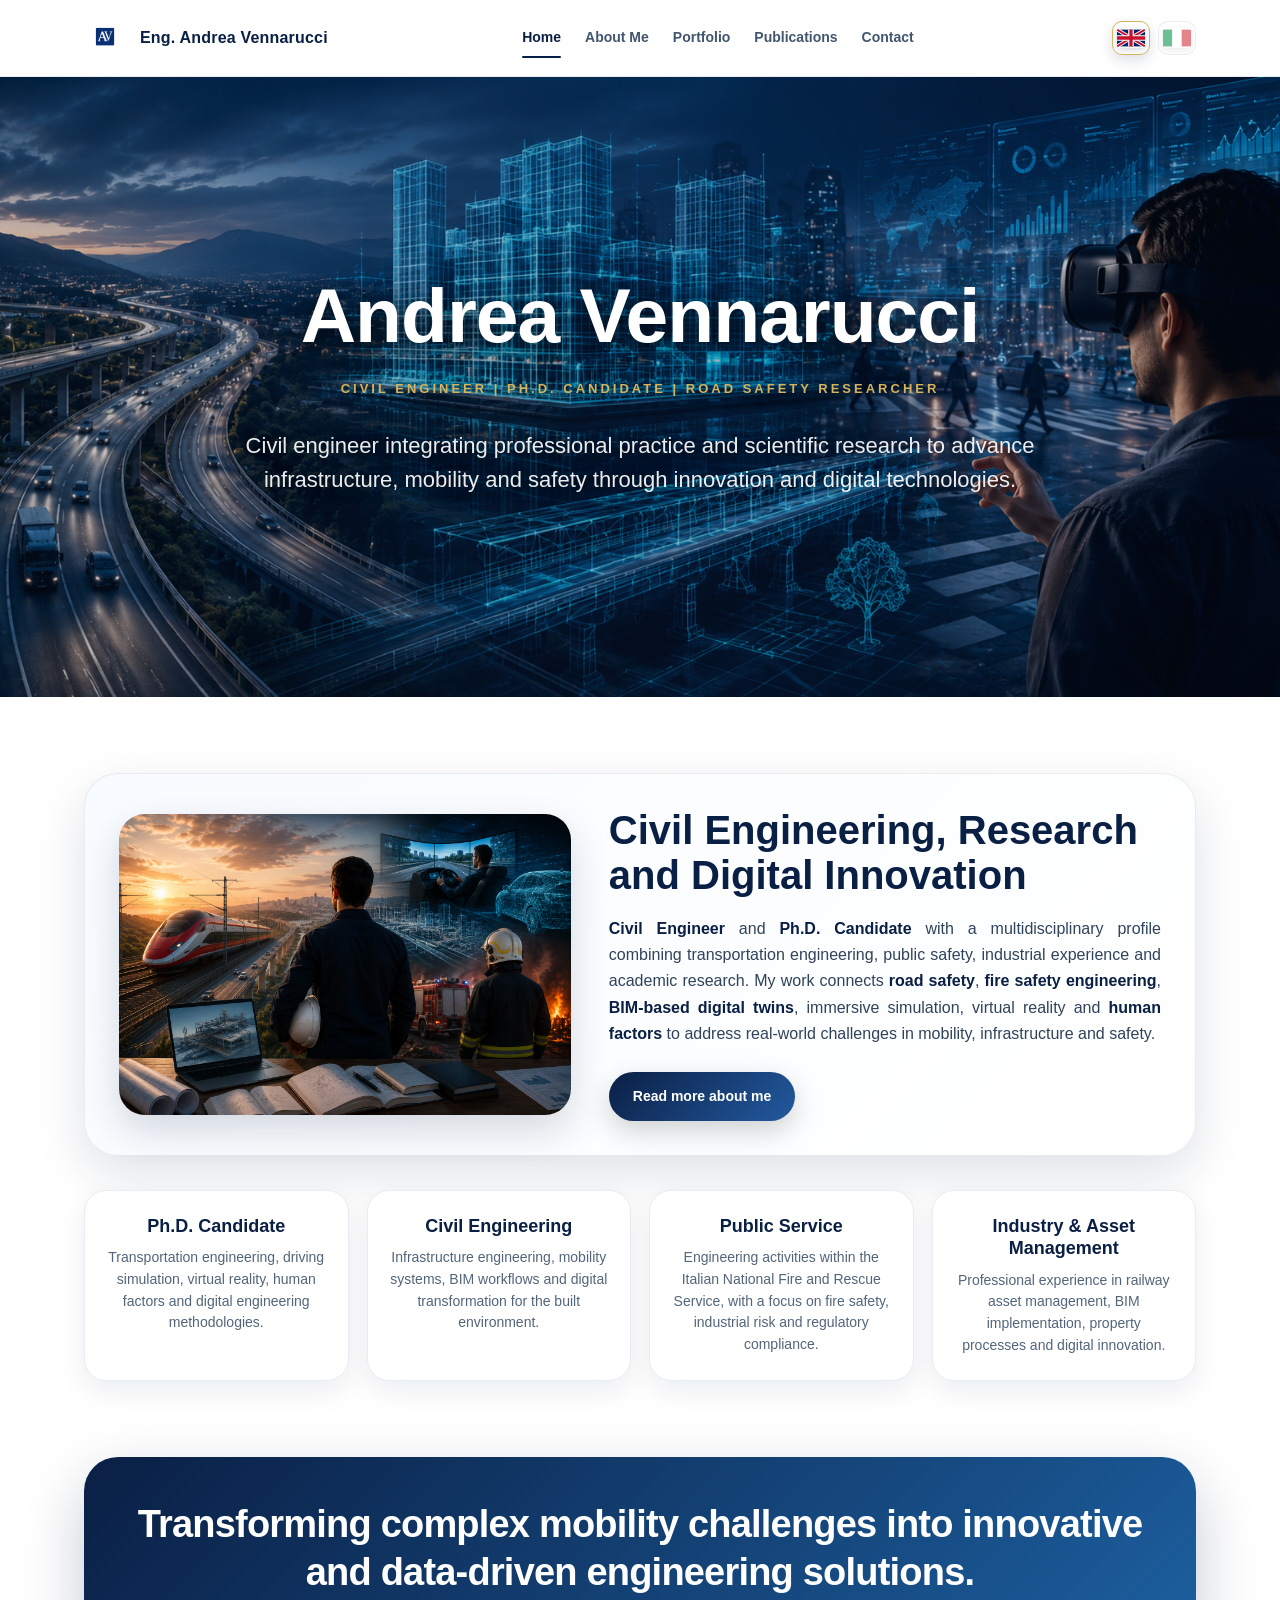
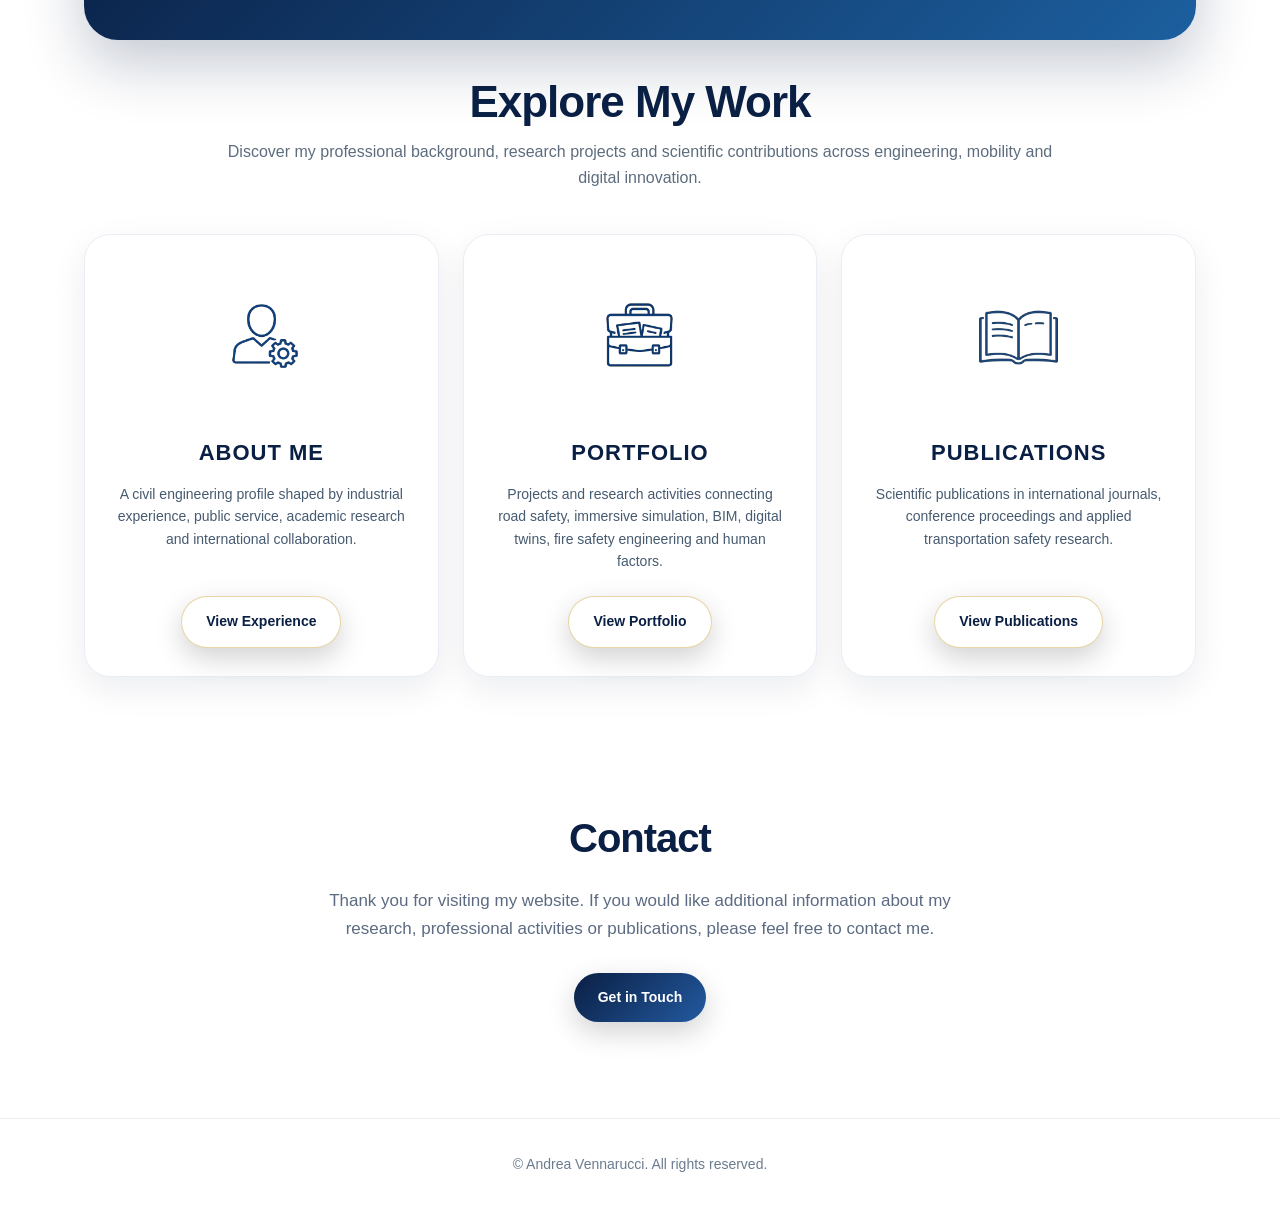
==== commit 6f5c17e5: "Update index.html" ====
--- a/index.html
+++ b/index.html
@@ -31,6 +31,24 @@
         html {
             scroll-behavior: smooth
         }
+
+        .nav-links .nav-poetry {
+            color: #b9a484;
+            font-family: Georgia, "Times New Roman", serif;
+            font-size: 16px;
+            font-style: italic;
+            font-weight: 400;
+            letter-spacing: 0.02em;
+            text-transform: none;
+        }
+
+            .nav-links .nav-poetry:hover {
+                color: #8c7452;
+            }
+
+                .nav-links .nav-poetry:hover::after {
+                    background: #b9a484;
+                }
 
         body {
             margin: 0;
@@ -681,7 +699,7 @@
 
             <div class="nav-links">
 
-                <a class="active" href="index.html" data-i18n="navHome">Home</a>
+                <a class="active" href="www.andreavennarucci.com" data-i18n="navHome">Home</a>
 
                 <a href="AboutMe.html" data-i18n="navAbout">About Me</a>
 
@@ -690,6 +708,11 @@
                 <a href="ScientificPublications.html" data-i18n="navPublications">Publications</a>
 
                 <a href="Contact.html" data-i18n="navContact">Contact</a>
+
+               <!-- <a href="beyond-engineering.html"  class="nav-poetry"
+                   data-i18n="navPoetry">
+                    Beyond Engineering
+                </a>-->
 
             </div>
 
@@ -839,6 +862,7 @@
                 navPortfolio: "Portfolio",
                 navPublications: "Publications",
                 navContact: "Contact",
+                navPoetry: "Beyond Engineering",
                 heroEyebrow: "Civil Engineer | Ph.D. Candidate | Road Safety Researcher",
                 heroStatement: "Civil engineer integrating professional practice and scientific research to advance infrastructure, mobility and safety through innovation and digital technologies.",
                 profileTitle: "Civil Engineering, Research and Digital Innovation",
@@ -877,6 +901,7 @@
                 navPortfolio: "Portfolio",
                 navPublications: "Pubblicazioni",
                 navContact: "Contatti",
+                navPoetry: "Oltre l'Ingegneria",
                 heroEyebrow: "Ingegnere civile | Dottorando di ricerca | Ricercatore in sicurezza stradale",
                 heroStatement: "Ingegnere civile che integra pratica professionale e ricerca scientifica per contribuire allo sviluppo delle infrastrutture, della mobilità e della sicurezza attraverso l’innovazione e le tecnologie digitali.",
                 profileTitle: "Ingegneria civile, ricerca e innovazione digitale",
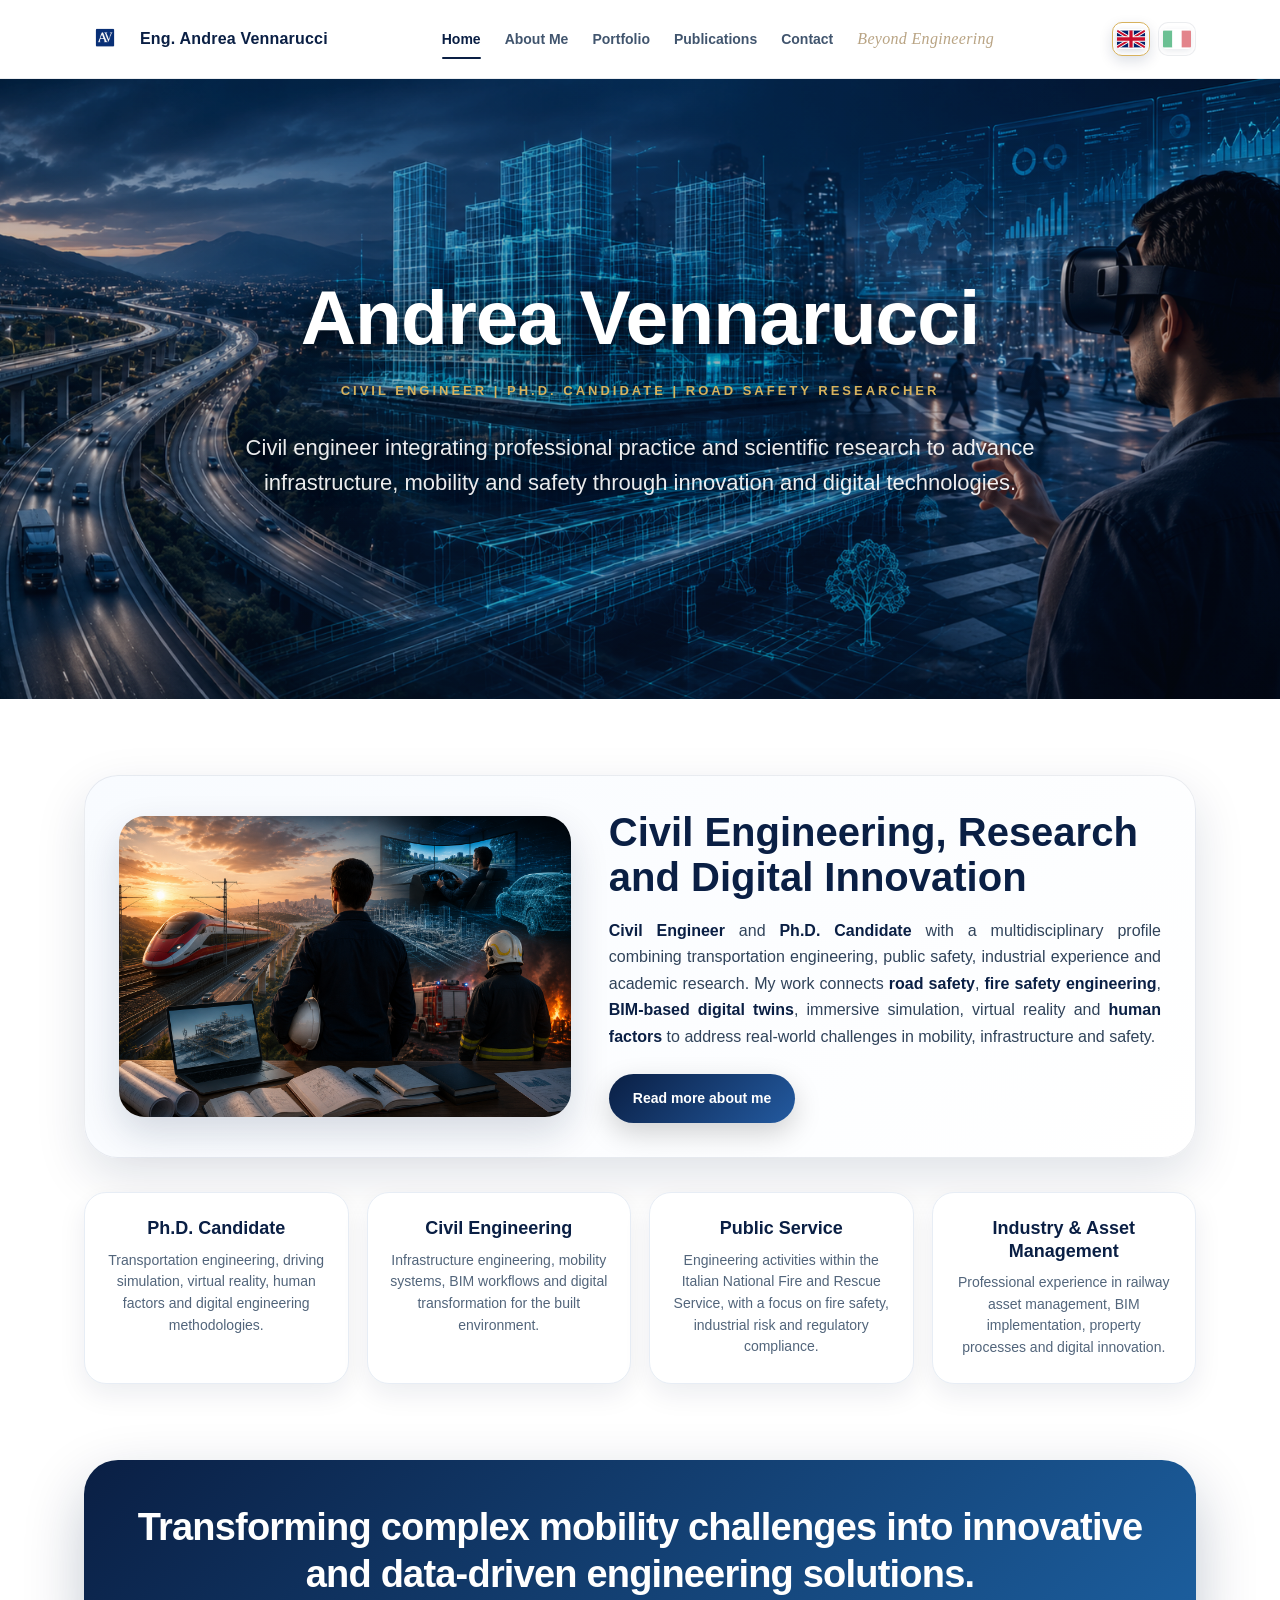
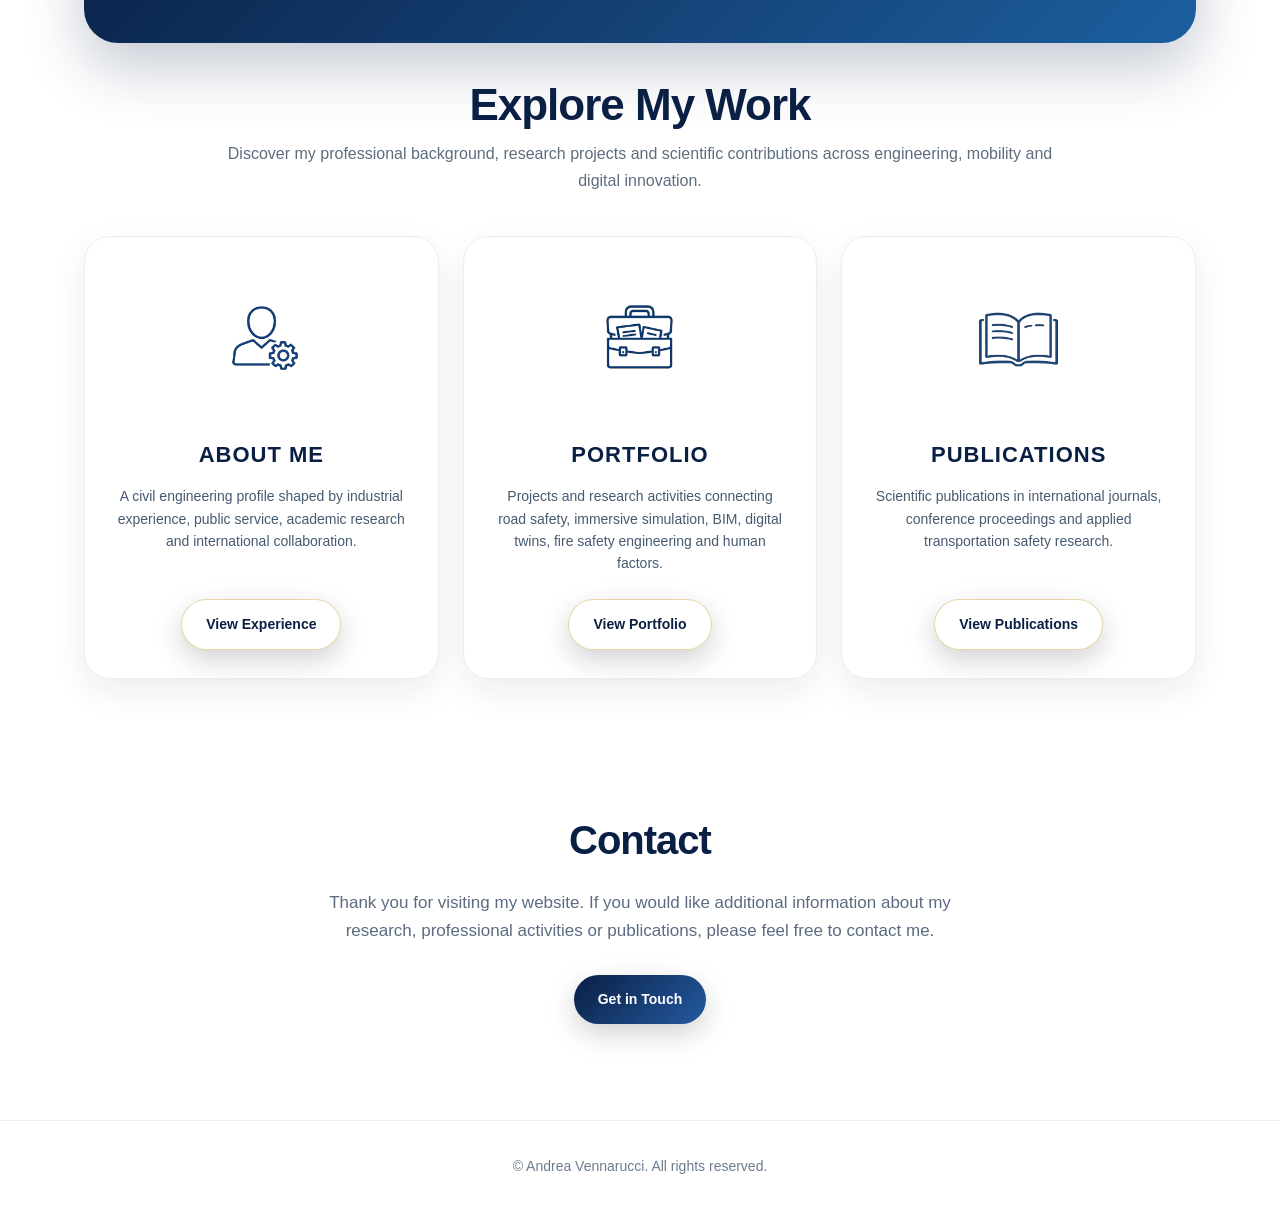
==== commit ede4f785: "Update index.html" ====
--- a/index.html
+++ b/index.html
@@ -699,7 +699,7 @@
 
             <div class="nav-links">
 
-                <a class="active" href="www.andreavennarucci.com" data-i18n="navHome">Home</a>
+                <a class="active" href="/" data-i18n="navHome">Home</a>
 
                 <a href="AboutMe.html" data-i18n="navAbout">About Me</a>
 
@@ -709,10 +709,10 @@
 
                 <a href="Contact.html" data-i18n="navContact">Contact</a>
 
-               <!-- <a href="beyond-engineering.html"  class="nav-poetry"
+                <a href="beyond-engineering.html"  class="nav-poetry"
                    data-i18n="navPoetry">
                     Beyond Engineering
-                </a>-->
+                </a>
 
             </div>
 
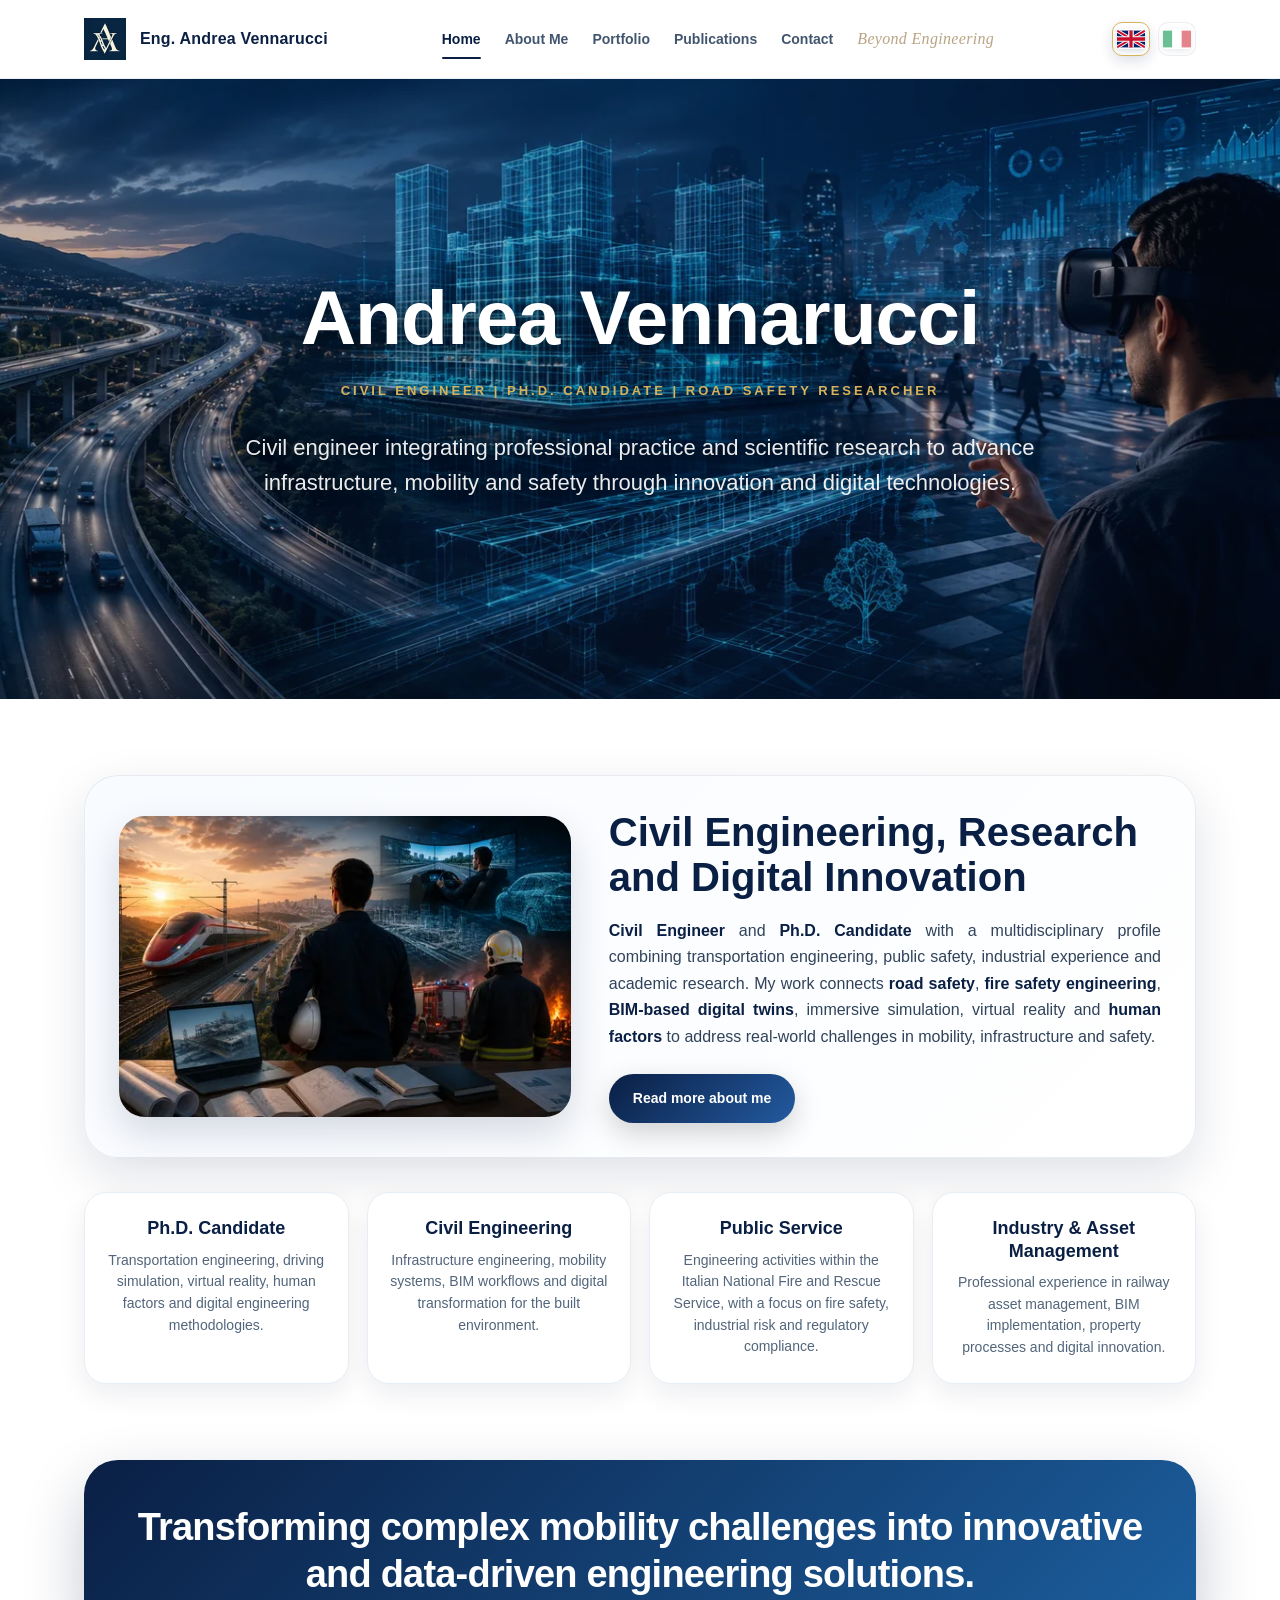
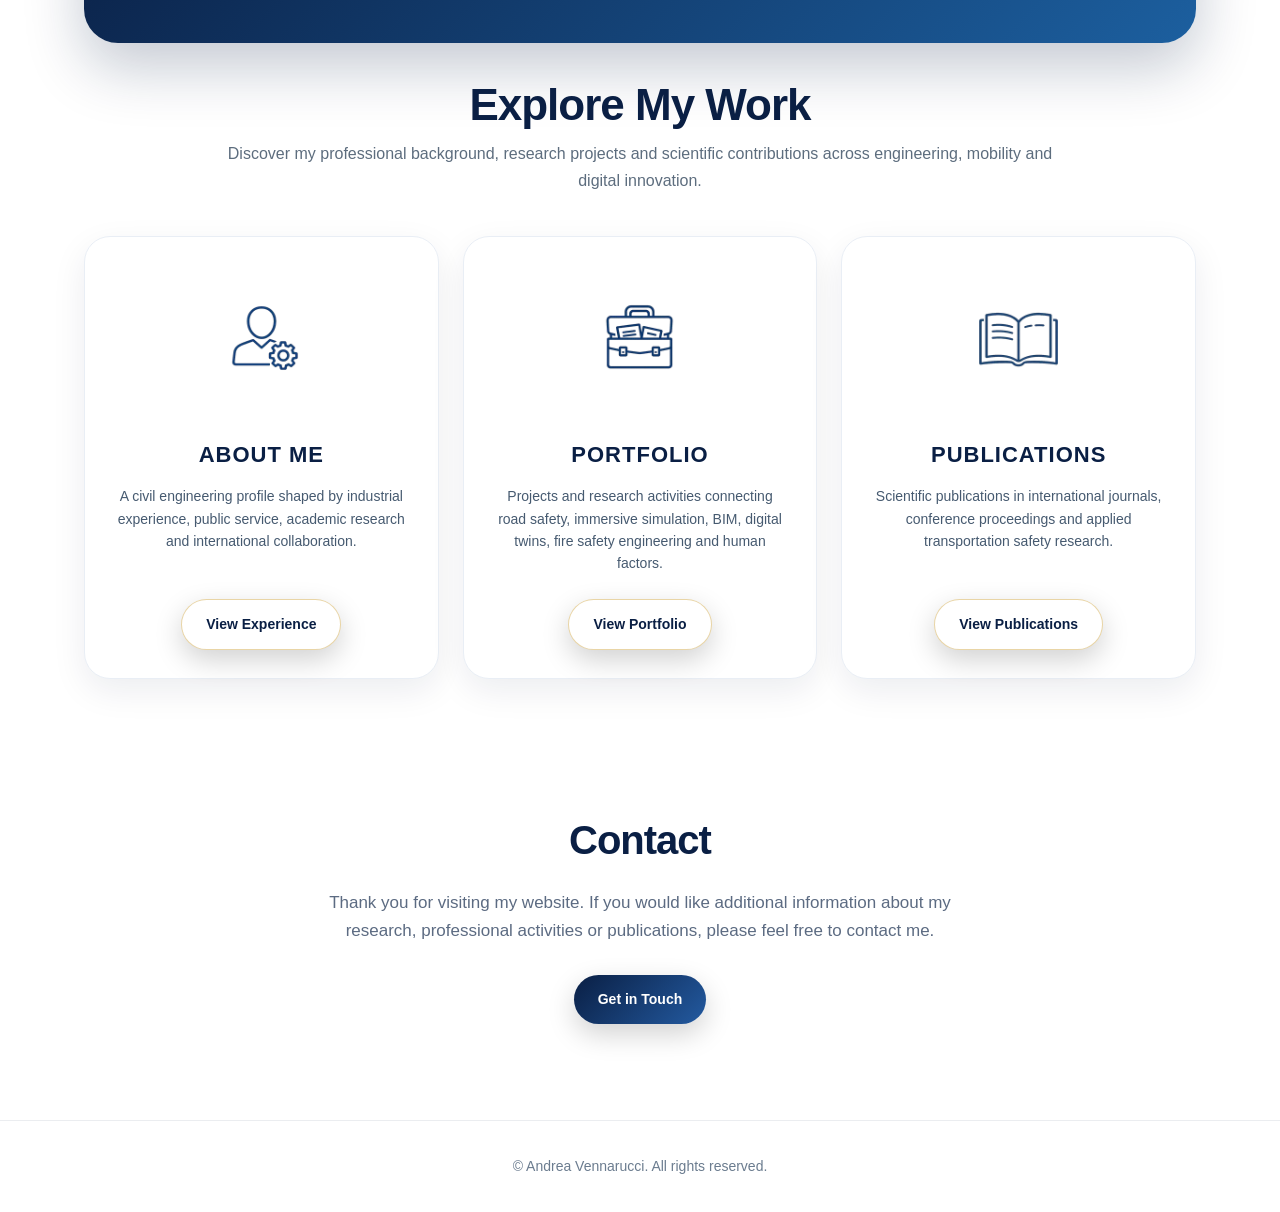
==== commit c77d18ea: "Improve site performance, accessibility and search metadata" ====
--- a/index.html
+++ b/index.html
@@ -1,984 +1,306 @@
-<!DOCTYPE html>
-<html lang="en">
-<head>
-    <meta charset="UTF-8">
-    <meta name="viewport" content="width=device-width, initial-scale=1.0">
-    <title>Andrea Vennarucci - Home</title>
-    <link rel="icon" href="image/Logo.png" sizes="any">
-
-    <link rel="icon" type="image/Logo.png" sizes="32x32" href="favicon-32x32.png">
-
-    <link rel="icon" type="image/Logo.png" sizes="16x16" href="favicon-16x16.png">
-
-    <link rel="apple-touch-icon" href="image/Logo.png">
-    <style>
-        :root {
-            --navy: #0a1f44;
-            --navy-2: #163b73;
-            --ink: #14213d;
-            --muted: #5d6d7e;
-            --paper: #ffffff;
-            --gold: #d7b25d;
-            --shadow: 0 18px 50px rgba(10,31,68,.13);
-            --radius: 28px;
-            --max: 1160px;
-        }
-
-        * {
-            box-sizing: border-box
-        }
-
-        html {
-            scroll-behavior: smooth
-        }
-
-        .nav-links .nav-poetry {
-            color: #b9a484;
-            font-family: Georgia, "Times New Roman", serif;
-            font-size: 16px;
-            font-style: italic;
-            font-weight: 400;
-            letter-spacing: 0.02em;
-            text-transform: none;
-        }
-
-            .nav-links .nav-poetry:hover {
-                color: #8c7452;
-            }
-
-                .nav-links .nav-poetry:hover::after {
-                    background: #b9a484;
-                }
-
-        body {
-            margin: 0;
-            font-family: "Segoe UI",Arial,sans-serif;
-            color: var(--ink);
-            background: #ffffff;
-            line-height: 1.65;
-        }
-
-        a {
-            color: inherit;
-            text-decoration: none
-        }
-
-        .site-header {
-            position: sticky;
-            top: 0;
-            z-index: 50;
-            background: rgba(255,255,255,.92);
-            backdrop-filter: blur(14px);
-            border-bottom: 1px solid rgba(10,31,68,.08);
-        }
-
-        .nav {
-            max-width: var(--max);
-            margin: auto;
-            min-height: 76px;
-            display: flex;
-            align-items: center;
-            justify-content: space-between;
-            gap: 28px;
-            padding: 0 24px;
-        }
-
-        .brand {
-            display: flex;
-            align-items: center;
-            gap: 14px;
-            font-weight: 800;
-            color: var(--navy);
-            letter-spacing: .2px;
-        }
-
-        .brand-logo {
-            width: 42px;
-            height: 42px;
-            border-radius: 13px;
-            display: grid;
-            place-items: center;
-            background: linear-gradient(135deg,var(--navy),#2d75bd);
-            color: white;
-            font-family: Georgia,serif;
-            font-size: 20px;
-            box-shadow: 0 8px 20px rgba(10,31,68,.18);
-        }
-
-        .nav-links {
-            display: flex;
-            gap: 24px;
-            align-items: center;
-            font-size: 14px;
-            font-weight: 650;
-            color: #41556e;
-        }
-
-            .nav-links a {
-                position: relative;
-                padding: 26px 0;
-            }
-
-                .nav-links a.active,
-                .nav-links a:hover {
-                    color: var(--navy);
-                }
-
-                    .nav-links a.active::after,
-                    .nav-links a:hover::after {
-                        content: "";
-                        position: absolute;
-                        left: 0;
-                        right: 0;
-                        bottom: 18px;
-                        height: 2px;
-                        background: var(--navy);
-                        border-radius: 99px;
-                    }
-
-
-
-        .language-switcher {
-            display: flex;
-            align-items: center;
-            gap: 8px;
-            margin-left: 4px;
-        }
-
-        .language-button {
-            width: 38px;
-            height: 34px;
-            padding: 0;
-            border: 1px solid rgba(10,31,68,.14);
-            border-radius: 10px;
-            background: #ffffff;
-            display: inline-flex;
-            align-items: center;
-            justify-content: center;
-            cursor: pointer;
-            opacity: .58;
-            overflow: hidden;
-            transition: opacity .2s ease, transform .2s ease, border-color .2s ease, box-shadow .2s ease;
-        }
-
-            .language-button svg {
-                width: 28px;
-                height: 20px;
-                display: block;
-                border-radius: 3px;
-                box-shadow: 0 2px 6px rgba(10,31,68,.16);
-            }
-
-            .language-button:hover {
-                opacity: 1;
-                transform: translateY(-2px);
-                border-color: rgba(10,31,68,.34);
-            }
-
-            .language-button.active {
-                opacity: 1;
-                border-color: var(--gold);
-                box-shadow: 0 5px 14px rgba(10,31,68,.14);
-            }
-
-        .menu-toggle {
-            display: none;
-            border: 0;
-            background: transparent;
-            font-size: 30px;
-            color: var(--navy);
-            cursor: pointer;
-        }
-
-        .hero {
-            position: relative;
-            overflow: hidden;
-            min-height: 620px;
-            padding: 120px 24px 100px;
-        }
-
-        .hero-image {
-            position: absolute;
-            top: 0;
-            left: 0;
-            width: 100%;
-            height: 100%;
-            object-fit: cover;
-            object-position: 90% top;
-            transform: translateY(0) scale(1.05);
-            will-change: transform;
-            z-index: 0;
-        }
-
-        .hero-overlay {
-            position: absolute;
-            inset: 0;
-            background: linear-gradient(90deg,rgba(10,31,68,.20),rgba(10,31,68,.34),rgba(10,31,68,.18));
-            z-index: 1;
-        }
-
-        .hero-inner {
-            position: relative;
-            z-index: 2;
-            max-width: var(--max);
-            min-height: 380px;
-            margin: auto;
-            display: flex;
-            align-items: center;
-            justify-content: center;
-            text-align: center;
-        }
-
-        .hero-content {
-            max-width: 840px;
-            margin: 0 auto;
-        }
-
-        h1 {
-            font-size: clamp(44px,6vw,82px);
-            font-weight: 600;
-            line-height: 1;
-            margin: 0 0 24px;
-            color: #ffffff;
-            letter-spacing: -1px;
-            text-shadow: 0 5px 24px rgba(0,0,0,.65);
-        }
-
-        .eyebrow {
-            text-transform: uppercase;
-            letter-spacing: 3px;
-            font-size: 13px;
-            font-weight: 600;
-            color: var(--gold);
-            margin-bottom: 30px;
-            text-shadow: 0 3px 12px rgba(0,0,0,.60);
-        }
-
-        .hero-statement {
-            color: rgba(255,255,255,.92);
-            font-size: clamp(17px,2vw,22px);
-            line-height: 1.55;
-            max-width: 820px;
-            margin: 0 auto;
-            text-shadow: 0 3px 14px rgba(0,0,0,.55);
-        }
-
-        .hero-actions {
-            display: flex;
-            justify-content: center;
-            gap: 14px;
-            flex-wrap: wrap;
-            margin-top: 32px;
-        }
-
-        .button {
-            display: inline-flex;
-            align-items: center;
-            justify-content: center;
-            padding: 13px 24px;
-            border-radius: 999px;
-            background: #ffffff;
-            color: var(--navy);
-            font-weight: 800;
-            font-size: 14px;
-            border: 1px solid rgba(215,178,93,.55);
-            box-shadow: 0 10px 28px rgba(0,0,0,.18);
-            transition: transform .25s ease,box-shadow .25s ease,background .25s ease;
-            cursor: pointer;
-        }
-
-            .button:hover {
-                transform: translateY(-3px);
-                box-shadow: 0 16px 34px rgba(0,0,0,.25);
-            }
-
-        .button-primary {
-            background: linear-gradient(135deg,#0a1f44,#235aa0);
-            color: white;
-            border: 0;
-        }
-
-        .section {
-            position: relative;
-            z-index: 3;
-            max-width: var(--max);
-            margin: auto;
-            padding: 76px 24px;
-            background: transparent;
-        }
-
-        .section-after-quote {
-            padding-top: 20px;
-        }
-
-        .section-title {
-            text-align: center;
-            font-size: clamp(28px,4vw,44px);
-            line-height: 1.1;
-            margin: 0 0 12px;
-            color: var(--navy);
-            letter-spacing: -1px;
-        }
-
-        .section-subtitle {
-            text-align: center;
-            max-width: 830px;
-            margin: 0 auto 42px;
-            color: var(--muted);
-            font-size: 16px;
-        }
-
-        .cards-grid {
-            display: grid;
-            grid-template-columns: repeat(3,1fr);
-            gap: 24px;
-        }
-
-        .home-card {
-            background: #ffffff;
-            border: 1px solid #e9eef5;
-            border-radius: 26px;
-            padding: 28px;
-            min-height: 350px;
-            box-shadow: 0 12px 34px rgba(10,31,68,.08);
-            transition: transform .25s ease,box-shadow .25s ease,border-color .25s ease;
-            display: flex;
-            flex-direction: column;
-            align-items: center;
-            text-align: center;
-        }
-
-            .home-card:hover {
-                transform: translateY(-7px);
-                box-shadow: 0 20px 42px rgba(10,31,68,.15);
-                border-color: #6ec1ff;
-            }
-
-        .card-icon {
-            width: 100%;
-            height: 150px;
-            object-fit: contain;
-            margin-bottom: 22px;
-        }
-
-        .home-card h2 {
-            margin: 0 0 12px;
-            color: var(--navy);
-            font-size: 22px;
-            letter-spacing: 1px;
-            text-transform: uppercase;
-        }
-
-        .home-card p {
-            color: #465a70;
-            margin: 0 0 24px;
-            font-size: 14px;
-            line-height: 1.6;
-            flex: 1;
-        }
-
-        .profile-highlight {
-            display: grid;
-            grid-template-columns: .9fr 1.1fr;
-            gap: 38px;
-            align-items: center;
-            background: linear-gradient(135deg,#f8fbff,#ffffff);
-            border: 1px solid rgba(10,31,68,.08);
-            border-radius: 34px;
-            padding: 34px;
-            box-shadow: var(--shadow);
-        }
-
-        .profile-highlight-image {
-            width: 100%;
-            border-radius: 26px;
-            display: block;
-            box-shadow: 0 16px 38px rgba(10,31,68,.16);
-        }
-
-        .profile-highlight h2 {
-            margin: 0 0 18px;
-            color: var(--navy);
-            font-size: clamp(26px,4vw,40px);
-            line-height: 1.12;
-        }
-
-        .profile-highlight p {
-            color: #30435a;
-            font-size: 16px;
-            margin: 0 0 24px;
-            text-align: justify;
-        }
-
-        .keyword {
-            color: var(--navy);
-            font-weight: 800;
-        }
-
-        .highlights-grid {
-            display: grid;
-            grid-template-columns: repeat(4,1fr);
-            gap: 18px;
-            margin-top: 34px;
-        }
-
-        .highlight-card {
-            background: #ffffff;
-            border: 1px solid #e7edf5;
-            border-radius: 22px;
-            padding: 24px 22px;
-            box-shadow: 0 10px 28px rgba(10,31,68,.08);
-            text-align: center;
-            transition: transform .25s ease,box-shadow .25s ease,border-color .25s ease;
-        }
-
-            .highlight-card:hover {
-                transform: translateY(-5px);
-                box-shadow: 0 16px 34px rgba(10,31,68,.13);
-                border-color: rgba(35,90,160,.35);
-            }
-
-            .highlight-card h3 {
-                margin: 0 0 10px;
-                color: var(--navy);
-                font-size: 18px;
-                line-height: 1.25;
-            }
-
-            .highlight-card p {
-                margin: 0;
-                color: #52657b;
-                font-size: 14px;
-                line-height: 1.55;
-            }
-
-        .quote {
-            max-width: var(--max);
-            margin: 0 auto;
-            padding: 0 24px 18px;
-            position: relative;
-            z-index: 3;
-            background: transparent;
-        }
-
-
-        .quote-box {
-            border-radius: 34px;
-            padding: 44px;
-            background: linear-gradient(135deg,var(--navy),#1c5f9f);
-            color: white;
-            box-shadow: 0 24px 60px rgba(10,31,68,.24);
-            position: relative;
-            overflow: hidden;
-            text-align: center;
-        }
-
-            .quote-box p {
-                position: relative;
-                margin: 0;
-                font-size: clamp(23px,3vw,38px);
-                line-height: 1.25;
-                font-weight: 700;
-                letter-spacing: -.8px;
-            }
-
-        .contact-section {
-            position: relative;
-            z-index: 3;
-            background: #ffffff;
-            padding: 52px 20px 96px;
-            text-align: center;
-        }
-
-            .contact-section h2 {
-                font-size: clamp(28px,4vw,40px);
-                color: var(--navy);
-                margin: 0 0 16px;
-                letter-spacing: -1px;
-            }
-
-            .contact-section p {
-                color: #5c6b82;
-                font-size: 17px;
-                margin: 0 auto 30px;
-                max-width: 640px;
-            }
-
-        .contact-links {
-            display: flex;
-            justify-content: center;
-            gap: 14px;
-            flex-wrap: wrap;
-        }
-
-        .footer {
-            padding: 34px 24px;
-            text-align: center;
-            color: #6b7c8f;
-            border-top: 1px solid rgba(10,31,68,.08);
-            background: #fff;
-            font-size: 14px;
-        }
-
-        @media(max-width:980px) {
-            .cards-grid {
-                grid-template-columns: 1fr;
-            }
-
-            .highlights-grid {
-                grid-template-columns: repeat(2,1fr);
-            }
-        }
-
-        @media(max-width:860px) {
-            .nav {
-                min-height: 68px;
-            }
-
-
-
-            .language-switcher {
-                display: flex;
-                align-items: center;
-                gap: 8px;
-                margin-left: 4px;
-            }
-
-            .language-button {
-                width: 38px;
-                height: 34px;
-                padding: 0;
-                border: 1px solid rgba(10,31,68,.14);
-                border-radius: 10px;
-                background: #ffffff;
-                display: inline-flex;
-                align-items: center;
-                justify-content: center;
-                font-size: 21px;
-                line-height: 1;
-                cursor: pointer;
-                opacity: .58;
-                transition: opacity .2s ease, transform .2s ease, border-color .2s ease, box-shadow .2s ease;
-            }
-
-                .language-button:hover {
-                    opacity: 1;
-                    transform: translateY(-2px);
-                    border-color: rgba(10,31,68,.34);
-                }
-
-                .language-button.active {
-                    opacity: 1;
-                    border-color: var(--navy);
-                    box-shadow: 0 5px 14px rgba(10,31,68,.14);
-                }
-
-            .menu-toggle {
-                display: block;
-            }
-
-            .nav-links {
-                position: absolute;
-                left: 0;
-                right: 0;
-                top: 68px;
-                display: none;
-                flex-direction: column;
-                gap: 0;
-                background: white;
-                border-bottom: 1px solid rgba(10,31,68,.08);
-                box-shadow: 0 18px 40px rgba(10,31,68,.12);
-            }
-
-                .nav-links.open {
-                    display: flex;
-                }
-
-                .nav-links a {
-                    width: 100%;
-                    padding: 16px 24px;
-                }
-
-                    .nav-links a.active::after,
-                    .nav-links a:hover::after {
-                        display: none;
-                    }
-
-            .hero {
-                min-height: 560px;
-                padding: 100px 18px 80px;
-            }
-
-            .hero-image {
-                height: 110%;
-                object-position: 85% top;
-            }
-
-            .hero-inner {
-                min-height: 360px;
-            }
-
-            .profile-highlight {
-                grid-template-columns: 1fr;
-            }
-
-            .highlights-grid {
-                grid-template-columns: 1fr;
-            }
-
-            .section {
-                padding: 54px 18px;
-            }
-
-            .quote {
-                padding: 0 18px 18px;
-            }
-
-            .section-after-quote {
-                padding-top: 18px;
-            }
-
-            .quote-box {
-                padding: 32px 26px;
-            }
-
-            .brand span:last-child {
-                font-size: 15px;
-            }
-        }
-
-        @media(max-width:520px) {
-            .hero {
-                min-height: 500px;
-                padding: 90px 16px 70px;
-            }
-
-            .hero-image {
-                object-position: 78% top;
-            }
-
-            h1 {
-                font-size: clamp(38px,10vw,54px);
-            }
-
-            .eyebrow {
-                font-size: 11px;
-                letter-spacing: 2px;
-            }
-
-            .hero-statement {
-                font-size: 16px;
-            }
-
-            .home-card {
-                padding: 24px;
-                border-radius: 22px;
-            }
-
-            .card-icon {
-                height: 120px;
-            }
-        }
-    </style>
-</head>
-
-<body>
-    <header class="site-header">
-
-        <nav class="nav">
-
-            <a class="brand" href="index.html">
-
-                <img src="image/Logo.png"
-                     alt="Andrea Vennarucci"
-                     style="width:42px;height:42px;object-fit:contain;">
-
-                <span data-i18n="brand">Eng. Andrea Vennarucci</span>
-
-            </a>
-
-            <div class="nav-links">
-
-                <a class="active" href="/" data-i18n="navHome">Home</a>
-
-                <a href="AboutMe.html" data-i18n="navAbout">About Me</a>
-
-                <a href="portfolio.html" data-i18n="navPortfolio">Portfolio</a>
-
-                <a href="ScientificPublications.html" data-i18n="navPublications">Publications</a>
-
-                <a href="Contact.html" data-i18n="navContact">Contact</a>
-
-                <a href="beyond-engineering.html"  class="nav-poetry"
-                   data-i18n="navPoetry">
-                    Beyond Engineering
-                </a>
-
-            </div>
-
-
-            <div class="language-switcher" aria-label="Language selection">
-                <button class="language-button active"
-                        type="button"
-                        data-lang="en"
-                        onclick="setLanguage('en')"
-                        aria-label="English"
-                        title="English">
-                    <svg viewBox="0 0 60 36" aria-hidden="true" focusable="false">
-                        <rect width="60" height="36" fill="#012169"></rect>
-                        <path d="M0 0 L60 36 M60 0 L0 36" stroke="#ffffff" stroke-width="8"></path>
-                        <path d="M0 0 L60 36 M60 0 L0 36" stroke="#c8102e" stroke-width="4"></path>
-                        <path d="M30 0 V36 M0 18 H60" stroke="#ffffff" stroke-width="12"></path>
-                        <path d="M30 0 V36 M0 18 H60" stroke="#c8102e" stroke-width="7"></path>
-                    </svg>
-                </button>
-
-                <button class="language-button"
-                        type="button"
-                        data-lang="it"
-                        onclick="setLanguage('it')"
-                        aria-label="Italiano"
-                        title="Italiano">
-                    <svg viewBox="0 0 60 36" aria-hidden="true" focusable="false">
-                        <rect x="0" y="0" width="20" height="36" fill="#009246"></rect>
-                        <rect x="20" y="0" width="20" height="36" fill="#ffffff"></rect>
-                        <rect x="40" y="0" width="20" height="36" fill="#ce2b37"></rect>
-                    </svg>
-                </button>
-            </div>
-
-            <button class="menu-toggle"
-                    onclick="toggleMenu()"
-                    aria-label="Toggle navigation">
-                ☰
-            </button>
-
-        </nav>
-
-    </header>
-
-    <main id="top">
-        <section class="hero">
-            <img class="hero-image" src="image/HeaderHome.png" alt="Andrea Vennarucci homepage header">
-
-            <div class="hero-overlay"></div>
-
-            <div class="hero-inner">
-                <div class="hero-content">
-                    <h1>Andrea Vennarucci</h1>
-                    <div class="eyebrow" data-i18n="heroEyebrow">Civil Engineer | Ph.D. Candidate | Road Safety Researcher</div>
-                    <p class="hero-statement" data-i18n="heroStatement">Civil engineer integrating professional practice and scientific research to advance infrastructure, mobility and safety through innovation and digital technologies.</p>
-                </div>
-            </div>
-        </section>
-
-        <section class="section">
-            <div class="profile-highlight">
-                <div>
-                    <img class="profile-highlight-image" src="image/ProfileHome.png" alt="Andrea Vennarucci profile visual">
-                </div>
-
-                <div>
-                    <h2 data-i18n="profileTitle">Civil Engineering, Research and Digital Innovation</h2>
-                    <p data-i18n-html="profileText"><span class="keyword">Civil Engineer</span> and <span class="keyword">Ph.D. Candidate</span> with a multidisciplinary profile combining transportation engineering, public safety, industrial experience and academic research. My work connects <span class="keyword">road safety</span>, <span class="keyword">fire safety engineering</span>, <span class="keyword">BIM-based digital twins</span>, immersive simulation, virtual reality and <span class="keyword">human factors</span> to address real-world challenges in mobility, infrastructure and safety.</p>
-                    <a class="button button-primary" href="AboutMe.html" data-i18n="readMore">Read more about me</a>
-                </div>
-            </div>
-
-            <div class="highlights-grid">
-                <article class="highlight-card">
-                    <h3 data-i18n="highlight1Title">Ph.D. Candidate</h3>
-                    <p data-i18n="highlight1Text">Transportation engineering, driving simulation, virtual reality, human factors and digital engineering methodologies.</p>
-                </article>
-
-                <article class="highlight-card">
-                    <h3 data-i18n="highlight2Title">Civil Engineering</h3>
-                    <p data-i18n="highlight2Text">Infrastructure engineering, mobility systems, BIM workflows and digital transformation for the built environment.</p>
-                </article>
-
-                <article class="highlight-card">
-                    <h3 data-i18n="highlight3Title">Public Service</h3>
-                    <p data-i18n="highlight3Text">Engineering activities within the Italian National Fire and Rescue Service, with a focus on fire safety, industrial risk and regulatory compliance.</p>
-                </article>
-
-                <article class="highlight-card">
-                    <h3 data-i18n="highlight4Title">Industry &amp; Asset Management</h3>
-                    <p data-i18n="highlight4Text">Professional experience in railway asset management, BIM implementation, property processes and digital innovation.</p>
-                </article>
-            </div>
-        </section>
-
-        <section class="quote">
-            <div class="quote-box">
-                <p data-i18n="quote">Transforming complex mobility challenges into innovative and data-driven engineering solutions.</p>
-            </div>
-        </section>
-
-        <section class="section section-after-quote">
-            <h2 class="section-title" data-i18n="exploreTitle">Explore My Work</h2>
-            <p class="section-subtitle" data-i18n="exploreSubtitle">Discover my professional background, research projects and scientific contributions across engineering, mobility and digital innovation.</p>
-
-            <div class="cards-grid">
-                <article class="home-card">
-                    <img class="card-icon" src="image/AboutMeIcon.png" alt="About me icon">
-                    <h2 data-i18n="aboutCardTitle">About Me</h2>
-                    <p data-i18n="aboutCardText">A civil engineering profile shaped by industrial experience, public service, academic research and international collaboration.</p>
-                    <a class="button" href="AboutMe.html" data-i18n="aboutCardButton">View Experience</a>
-                </article>
-
-                <article class="home-card">
-                    <img class="card-icon" src="image/PortfolioIcon.png" alt="Portfolio icon">
-                    <h2 data-i18n="portfolioCardTitle">Portfolio</h2>
-                    <p data-i18n="portfolioCardText">Projects and research activities connecting road safety, immersive simulation, BIM, digital twins, fire safety engineering and human factors.</p>
-                    <a class="button" href="portfolio.html" data-i18n="portfolioCardButton">View Portfolio</a>
-                </article>
-
-                <article class="home-card">
-                    <img class="card-icon" src="image/ScientificIcon.png" alt="Scientific publications icon">
-                    <h2 data-i18n="publicationsCardTitle">Publications</h2>
-                    <p data-i18n="publicationsCardText">Scientific publications in international journals, conference proceedings and applied transportation safety research.</p>
-                    <a class="button" href="ScientificPublications.html" data-i18n="publicationsCardButton">View Publications</a>
-                </article>
-            </div>
-        </section>
-
-        <section class="contact-section">
-            <h2 data-i18n="contactTitle">Contact</h2>
-            <p data-i18n="contactText">Thank you for visiting my website. If you would like additional information about my research, professional activities or publications, please feel free to contact me.</p>
-            <a class="button button-primary" href="Contact.html" data-i18n="contactButton">Get in Touch</a>
-        </section>
-
-    </main>
-
-    <footer class="footer" data-i18n="footer">© Andrea Vennarucci. All rights reserved.</footer>
-
-    <script>
-        const translations = {
-            en: {
-                pageTitle: "Andrea Vennarucci - Home",
-                brand: "Eng. Andrea Vennarucci",
-                navHome: "Home",
-                navAbout: "About Me",
-                navPortfolio: "Portfolio",
-                navPublications: "Publications",
-                navContact: "Contact",
-                navPoetry: "Beyond Engineering",
-                heroEyebrow: "Civil Engineer | Ph.D. Candidate | Road Safety Researcher",
-                heroStatement: "Civil engineer integrating professional practice and scientific research to advance infrastructure, mobility and safety through innovation and digital technologies.",
-                profileTitle: "Civil Engineering, Research and Digital Innovation",
-                profileText: '<span class="keyword">Civil Engineer</span> and <span class="keyword">Ph.D. Candidate</span> with a multidisciplinary profile combining transportation engineering, public safety, industrial experience and academic research. My work connects <span class="keyword">road safety</span>, <span class="keyword">fire safety engineering</span>, <span class="keyword">BIM-based digital twins</span>, immersive simulation, virtual reality and <span class="keyword">human factors</span> to address real-world challenges in mobility, infrastructure and safety.',
-                readMore: "Read more about me",
-                highlight1Title: "Ph.D. Candidate",
-                highlight1Text: "Transportation engineering, driving simulation, virtual reality, human factors and digital engineering methodologies.",
-                highlight2Title: "Civil Engineering",
-                highlight2Text: "Infrastructure engineering, mobility systems, BIM workflows and digital transformation for the built environment.",
-                highlight3Title: "Public Service",
-                highlight3Text: "Engineering activities within the Italian National Fire and Rescue Service, with a focus on fire safety, industrial risk and regulatory compliance.",
-                highlight4Title: "Industry & Asset Management",
-                highlight4Text: "Professional experience in railway asset management, BIM implementation, property processes and digital innovation.",
-                quote: "Transforming complex mobility challenges into innovative and data-driven engineering solutions.",
-                exploreTitle: "Explore My Work",
-                exploreSubtitle: "Discover my professional background, research projects and scientific contributions across engineering, mobility and digital innovation.",
-                aboutCardTitle: "About Me",
-                aboutCardText: "A civil engineering profile shaped by industrial experience, public service, academic research and international collaboration.",
-                aboutCardButton: "View Experience",
-                portfolioCardTitle: "Portfolio",
-                portfolioCardText: "Projects and research activities connecting road safety, immersive simulation, BIM, digital twins, fire safety engineering and human factors.",
-                portfolioCardButton: "View Portfolio",
-                publicationsCardTitle: "Publications",
-                publicationsCardText: "Scientific publications in international journals, conference proceedings and applied transportation safety research.",
-                publicationsCardButton: "View Publications",
-                contactTitle: "Contact",
-                contactText: "Thank you for visiting my website. If you would like additional information about my research, professional activities or publications, please feel free to contact me.",
-                contactButton: "Get in Touch",
-                footer: "© Andrea Vennarucci. All rights reserved."
-            },
-            it: {
-                pageTitle: "Andrea Vennarucci - Home",
-                brand: "Ing. Andrea Vennarucci",
-                navHome: "Home",
-                navAbout: "Chi sono",
-                navPortfolio: "Portfolio",
-                navPublications: "Pubblicazioni",
-                navContact: "Contatti",
-                navPoetry: "Oltre l'Ingegneria",
-                heroEyebrow: "Ingegnere civile | Dottorando di ricerca | Ricercatore in sicurezza stradale",
-                heroStatement: "Ingegnere civile che integra pratica professionale e ricerca scientifica per contribuire allo sviluppo delle infrastrutture, della mobilità e della sicurezza attraverso l’innovazione e le tecnologie digitali.",
-                profileTitle: "Ingegneria civile, ricerca e innovazione digitale",
-                profileText: '<span class="keyword">Ingegnere civile</span> e <span class="keyword">dottorando di ricerca</span> con un profilo multidisciplinare che integra ingegneria delle infrastrutture viarie, ingegneria della sicurezza, esperienza industriale e ricerca accademica. Il mio lavoro collega <span class="keyword">sicurezza stradale</span>, <span class="keyword">sicurezza antincendio</span>, <span class="keyword">digital twin BIM-based</span>, simulazione immersiva, realtà virtuale e <span class="keyword">fattori umani</span> per affrontare problemi concreti riguardanti mobilità, infrastrutture e sicurezza.',
-                readMore: "Scopri di più",
-                highlight1Title: "Dottorando di ricerca",
-                highlight1Text: "Ingegneria delle infrastrutture viarie, simulazione di guida, realtà virtuale e fattori umani.",
-                highlight2Title: "Ingegneria civile",
-                highlight2Text: "Infrastrutture viarie, sistemi di trasporto, BIM e trasformazione digitale dell’ambiente costruito.",
-                highlight3Title: "Servizio pubblico",
-                highlight3Text: "Funzionario Tecnico nel Corpo nazionale dei Vigili del Fuoco, con particolare attenzione alla prevensione incendi e al rischio industriale.",
-                highlight4Title: "Industria e asset management",
-                highlight4Text: "Esperienza professionale nella gestione del patrimonio ferroviario, nei processi immobiliari e nella redazione di Due Diligence per vendita, property e facility management.",
-                quote: "Trasformare le complesse sfide della mobilità in soluzioni ingegneristiche innovative e basate sui dati.",
-                exploreTitle: "Esplora il mio lavoro",
-                exploreSubtitle: "Scopri il mio percorso professionale, i progetti di ricerca e i contributi scientifici nei settori dell’ingegneria, della mobilità e dell’innovazione digitale.",
-                aboutCardTitle: "Chi sono",
-                aboutCardText: "Un profilo di ingegnere civile costruito attraverso esperienza industriale, servizio pubblico, ricerca accademica e collaborazione internazionale.",
-                aboutCardButton: "Scopri il percorso",
-                portfolioCardTitle: "Portfolio",
-                portfolioCardText: "Progetti e attività che collegano sicurezza stradale, simulazione immersiva, BIM, digital twin, e fattori umani.",
-                portfolioCardButton: "Visualizza il portfolio",
-                publicationsCardTitle: "Pubblicazioni",
-                publicationsCardText: "Pubblicazioni scientifiche su riviste internazionali, atti di convegni e ricerche applicate alla sicurezza.",
-                publicationsCardButton: "Visualizza le pubblicazioni",
-                contactTitle: "Contatti",
-                contactText: "Grazie per aver visitato il mio sito. Per ricevere ulteriori informazioni sulle mie attività di ricerca, professionali o sulle mie pubblicazioni, è possibile contattarmi.",
-                contactButton: "Contattami",
-                footer: "© Andrea Vennarucci. Tutti i diritti riservati."
-            }
-        };
-
-        function setLanguage(language) {
-            const selectedLanguage = translations[language] ? language : "en";
-            const dictionary = translations[selectedLanguage];
-
-            document.documentElement.lang = selectedLanguage;
-            document.title = dictionary.pageTitle;
-
-            document.querySelectorAll("[data-i18n]").forEach(function (element) {
-                const key = element.getAttribute("data-i18n");
-                if (dictionary[key] !== undefined) {
-                    element.textContent = dictionary[key];
-                }
-            });
-
-            document.querySelectorAll("[data-i18n-html]").forEach(function (element) {
-                const key = element.getAttribute("data-i18n-html");
-                if (dictionary[key] !== undefined) {
-                    element.innerHTML = dictionary[key];
-                }
-            });
-
-            document.querySelectorAll(".language-button").forEach(function (button) {
-                const isActive = button.dataset.lang === selectedLanguage;
-                button.classList.toggle("active", isActive);
-                button.setAttribute("aria-pressed", isActive ? "true" : "false");
-            });
-
-            localStorage.setItem("siteLanguage", selectedLanguage);
-        }
-
-        function toggleMenu() {
-            document.querySelector(".nav-links").classList.toggle("open");
-        }
-
-        const savedLanguage = localStorage.getItem("siteLanguage") || "en";
-        setLanguage(savedLanguage);
-
-        const heroImage = document.querySelector(".hero-image");
-
-        window.addEventListener("scroll", function () {
-            const scrollY = window.scrollY;
-            const movement = scrollY * 0.18;
-            const scale = 1.05 + scrollY * 0.00006;
-            heroImage.style.transform = "translateY(" + movement + "px) scale(" + scale + ")";
-        });
-    </script>
-</body>
-</html>+<!DOCTYPE html>
+<html lang="en">
+<head>
+    <meta charset="UTF-8">
+    <meta name="viewport" content="width=device-width, initial-scale=1.0">
+    <title>Andrea Vennarucci - Home</title>
+    <meta name="description" content="Andrea Vennarucci, civil engineer and researcher in road safety, BIM, digital twins and immersive simulation. Explore projects and publications." data-en="Andrea Vennarucci, civil engineer and researcher in road safety, BIM, digital twins and immersive simulation. Explore projects and publications." data-it="Andrea Vennarucci, ingegnere civile e ricercatore in sicurezza stradale, BIM, digital twin e simulazione immersiva. Scopri progetti e pubblicazioni.">
+    <link rel="canonical" href="https://andreavennarucci.com/">
+    <meta property="og:type" content="website">
+    <meta property="og:site_name" content="Andrea Vennarucci">
+    <meta property="og:title" content="Andrea Vennarucci - Home">
+    <meta property="og:description" content="Andrea Vennarucci, civil engineer and researcher in road safety, BIM, digital twins and immersive simulation. Explore projects and publications.">
+    <meta property="og:url" content="https://andreavennarucci.com/">
+    <meta property="og:locale" content="en_GB">
+    <meta property="og:image" content="https://andreavennarucci.com/image/social-preview.jpg">
+    <meta property="og:image:alt" content="Andrea Vennarucci — Civil engineering and research">
+    <meta name="twitter:card" content="summary_large_image">
+    <link rel="icon" type="image/png" sizes="32x32" href="favicon-32x32.png">
+    <link rel="icon" type="image/png" sizes="16x16" href="favicon-16x16.png">
+    <link rel="apple-touch-icon" sizes="180x180" href="apple-touch-icon.png">
+    <script src="assets/site.js"></script>
+    <link rel="stylesheet" href="assets/index.css">
+    <link rel="stylesheet" href="assets/site.css">
+</head>
+
+<body>
+    <a class="skip-link" href="#main-content">Skip to content</a>
+    <header class="site-header">
+
+        <nav class="nav">
+
+            <a class="brand" href="index.html">
+
+                <img src="image/Logo-84.webp"
+                     alt="Andrea Vennarucci"
+                     style="width:42px;height:42px;object-fit:contain;" width="1254" height="1254" decoding="async" srcset="image/Logo-84.webp 84w, image/Logo-180.webp 180w" sizes="42px">
+
+                <span data-i18n="brand">Eng. Andrea Vennarucci</span>
+
+            </a>
+
+            <div class="nav-links" id="navigation">
+
+                <a class="active" href="/" data-i18n="navHome">Home</a>
+
+                <a href="AboutMe.html" data-i18n="navAbout">About Me</a>
+
+                <a href="portfolio.html" data-i18n="navPortfolio">Portfolio</a>
+
+                <a href="ScientificPublications.html" data-i18n="navPublications">Publications</a>
+
+                <a href="Contact.html" data-i18n="navContact">Contact</a>
+
+                <a href="beyond-engineering.html"  class="nav-poetry"
+                   data-i18n="navPoetry">
+                    Beyond Engineering
+                </a>
+
+            </div>
+
+
+            <div class="language-switcher" aria-label="Language selection">
+                <button class="language-button active"
+                        type="button"
+                        data-lang="en"
+                        onclick="setLanguage('en')"
+                        aria-label="English"
+                        title="English">
+                    <svg viewBox="0 0 60 36" aria-hidden="true" focusable="false">
+                        <rect width="60" height="36" fill="#012169"></rect>
+                        <path d="M0 0 L60 36 M60 0 L0 36" stroke="#ffffff" stroke-width="8"></path>
+                        <path d="M0 0 L60 36 M60 0 L0 36" stroke="#c8102e" stroke-width="4"></path>
+                        <path d="M30 0 V36 M0 18 H60" stroke="#ffffff" stroke-width="12"></path>
+                        <path d="M30 0 V36 M0 18 H60" stroke="#c8102e" stroke-width="7"></path>
+                    </svg>
+                </button>
+
+                <button class="language-button"
+                        type="button"
+                        data-lang="it"
+                        onclick="setLanguage('it')"
+                        aria-label="Italiano"
+                        title="Italiano">
+                    <svg viewBox="0 0 60 36" aria-hidden="true" focusable="false">
+                        <rect x="0" y="0" width="20" height="36" fill="#009246"></rect>
+                        <rect x="20" y="0" width="20" height="36" fill="#ffffff"></rect>
+                        <rect x="40" y="0" width="20" height="36" fill="#ce2b37"></rect>
+                    </svg>
+                </button>
+            </div>
+
+            <button class="menu-toggle" type="button" aria-controls="navigation" aria-expanded="false"
+                    onclick="toggleMenu()"
+                    aria-label="Toggle navigation">
+                ☰
+            </button>
+
+        </nav>
+
+    </header>
+
+    <main id="top" tabindex="-1">
+        <span id="main-content" tabindex="-1"></span>
+        <section class="hero">
+            <img class="hero-image" src="image/HeaderHome-1600.webp" alt="Andrea Vennarucci homepage header" width="1983" height="793" decoding="async" fetchpriority="high" srcset="image/HeaderHome-480.webp 480w, image/HeaderHome-960.webp 960w, image/HeaderHome-1600.webp 1600w" sizes="100vw">
+
+            <div class="hero-overlay"></div>
+
+            <div class="hero-inner">
+                <div class="hero-content">
+                    <h1>Andrea Vennarucci</h1>
+                    <div class="eyebrow" data-i18n="heroEyebrow">Civil Engineer | Ph.D. Candidate | Road Safety Researcher</div>
+                    <p class="hero-statement" data-i18n="heroStatement">Civil engineer integrating professional practice and scientific research to advance infrastructure, mobility and safety through innovation and digital technologies.</p>
+                </div>
+            </div>
+        </section>
+
+        <section class="section">
+            <div class="profile-highlight">
+                <div>
+                    <img class="profile-highlight-image" src="image/ProfileHome-1536.webp" alt="Andrea Vennarucci profile visual" width="1536" height="1024" decoding="async" loading="lazy" srcset="image/ProfileHome-480.webp 480w, image/ProfileHome-960.webp 960w, image/ProfileHome-1536.webp 1536w" sizes="(max-width: 860px) 90vw, 480px">
+                </div>
+
+                <div>
+                    <h2 data-i18n="profileTitle">Civil Engineering, Research and Digital Innovation</h2>
+                    <p data-i18n-html="profileText"><span class="keyword">Civil Engineer</span> and <span class="keyword">Ph.D. Candidate</span> with a multidisciplinary profile combining transportation engineering, public safety, industrial experience and academic research. My work connects <span class="keyword">road safety</span>, <span class="keyword">fire safety engineering</span>, <span class="keyword">BIM-based digital twins</span>, immersive simulation, virtual reality and <span class="keyword">human factors</span> to address real-world challenges in mobility, infrastructure and safety.</p>
+                    <a class="button button-primary" href="AboutMe.html" data-i18n="readMore">Read more about me</a>
+                </div>
+            </div>
+
+            <div class="highlights-grid">
+                <article class="highlight-card">
+                    <h3 data-i18n="highlight1Title">Ph.D. Candidate</h3>
+                    <p data-i18n="highlight1Text">Transportation engineering, driving simulation, virtual reality, human factors and digital engineering methodologies.</p>
+                </article>
+
+                <article class="highlight-card">
+                    <h3 data-i18n="highlight2Title">Civil Engineering</h3>
+                    <p data-i18n="highlight2Text">Infrastructure engineering, mobility systems, BIM workflows and digital transformation for the built environment.</p>
+                </article>
+
+                <article class="highlight-card">
+                    <h3 data-i18n="highlight3Title">Public Service</h3>
+                    <p data-i18n="highlight3Text">Engineering activities within the Italian National Fire and Rescue Service, with a focus on fire safety, industrial risk and regulatory compliance.</p>
+                </article>
+
+                <article class="highlight-card">
+                    <h3 data-i18n="highlight4Title">Industry &amp; Asset Management</h3>
+                    <p data-i18n="highlight4Text">Professional experience in railway asset management, BIM implementation, property processes and digital innovation.</p>
+                </article>
+            </div>
+        </section>
+
+        <section class="quote">
+            <div class="quote-box">
+                <p data-i18n="quote">Transforming complex mobility challenges into innovative and data-driven engineering solutions.</p>
+            </div>
+        </section>
+
+        <section class="section section-after-quote">
+            <h2 class="section-title" data-i18n="exploreTitle">Explore My Work</h2>
+            <p class="section-subtitle" data-i18n="exploreSubtitle">Discover my professional background, research projects and scientific contributions across engineering, mobility and digital innovation.</p>
+
+            <div class="cards-grid">
+                <article class="home-card">
+                    <img class="card-icon" src="image/AboutMeIcon-480.webp" alt="About me icon" width="1536" height="1024" decoding="async" loading="lazy" srcset="image/AboutMeIcon-480.webp 480w, image/AboutMeIcon-960.webp 960w, image/AboutMeIcon-1536.webp 1536w" sizes="(max-width: 860px) 80vw, 320px">
+                    <h2 data-i18n="aboutCardTitle">About Me</h2>
+                    <p data-i18n="aboutCardText">A civil engineering profile shaped by industrial experience, public service, academic research and international collaboration.</p>
+                    <a class="button" href="AboutMe.html" data-i18n="aboutCardButton">View Experience</a>
+                </article>
+
+                <article class="home-card">
+                    <img class="card-icon" src="image/PortfolioIcon-480.webp" alt="Portfolio icon" width="1536" height="1024" decoding="async" loading="lazy" srcset="image/PortfolioIcon-480.webp 480w, image/PortfolioIcon-960.webp 960w, image/PortfolioIcon-1536.webp 1536w" sizes="(max-width: 860px) 80vw, 320px">
+                    <h2 data-i18n="portfolioCardTitle">Portfolio</h2>
+                    <p data-i18n="portfolioCardText">Projects and research activities connecting road safety, immersive simulation, BIM, digital twins, fire safety engineering and human factors.</p>
+                    <a class="button" href="portfolio.html" data-i18n="portfolioCardButton">View Portfolio</a>
+                </article>
+
+                <article class="home-card">
+                    <img class="card-icon" src="image/ScientificIcon-480.webp" alt="Scientific publications icon" width="1536" height="1024" decoding="async" loading="lazy" srcset="image/ScientificIcon-480.webp 480w, image/ScientificIcon-960.webp 960w, image/ScientificIcon-1536.webp 1536w" sizes="(max-width: 860px) 80vw, 320px">
+                    <h2 data-i18n="publicationsCardTitle">Publications</h2>
+                    <p data-i18n="publicationsCardText">Scientific publications in international journals, conference proceedings and applied transportation safety research.</p>
+                    <a class="button" href="ScientificPublications.html" data-i18n="publicationsCardButton">View Publications</a>
+                </article>
+            </div>
+        </section>
+
+        <section class="contact-section">
+            <h2 data-i18n="contactTitle">Contact</h2>
+            <p data-i18n="contactText">Thank you for visiting my website. If you would like additional information about my research, professional activities or publications, please feel free to contact me.</p>
+            <a class="button button-primary" href="Contact.html" data-i18n="contactButton">Get in Touch</a>
+        </section>
+
+    </main>
+
+    <footer class="footer" data-i18n="footer">© Andrea Vennarucci. All rights reserved.</footer>
+
+    <script>
+        const translations = {
+            en: {
+                pageTitle: "Andrea Vennarucci - Home",
+                brand: "Eng. Andrea Vennarucci",
+                navHome: "Home",
+                navAbout: "About Me",
+                navPortfolio: "Portfolio",
+                navPublications: "Publications",
+                navContact: "Contact",
+                navPoetry: "Beyond Engineering",
+                heroEyebrow: "Civil Engineer | Ph.D. Candidate | Road Safety Researcher",
+                heroStatement: "Civil engineer integrating professional practice and scientific research to advance infrastructure, mobility and safety through innovation and digital technologies.",
+                profileTitle: "Civil Engineering, Research and Digital Innovation",
+                profileText: '<span class="keyword">Civil Engineer</span> and <span class="keyword">Ph.D. Candidate</span> with a multidisciplinary profile combining transportation engineering, public safety, industrial experience and academic research. My work connects <span class="keyword">road safety</span>, <span class="keyword">fire safety engineering</span>, <span class="keyword">BIM-based digital twins</span>, immersive simulation, virtual reality and <span class="keyword">human factors</span> to address real-world challenges in mobility, infrastructure and safety.',
+                readMore: "Read more about me",
+                highlight1Title: "Ph.D. Candidate",
+                highlight1Text: "Transportation engineering, driving simulation, virtual reality, human factors and digital engineering methodologies.",
+                highlight2Title: "Civil Engineering",
+                highlight2Text: "Infrastructure engineering, mobility systems, BIM workflows and digital transformation for the built environment.",
+                highlight3Title: "Public Service",
+                highlight3Text: "Engineering activities within the Italian National Fire and Rescue Service, with a focus on fire safety, industrial risk and regulatory compliance.",
+                highlight4Title: "Industry & Asset Management",
+                highlight4Text: "Professional experience in railway asset management, BIM implementation, property processes and digital innovation.",
+                quote: "Transforming complex mobility challenges into innovative and data-driven engineering solutions.",
+                exploreTitle: "Explore My Work",
+                exploreSubtitle: "Discover my professional background, research projects and scientific contributions across engineering, mobility and digital innovation.",
+                aboutCardTitle: "About Me",
+                aboutCardText: "A civil engineering profile shaped by industrial experience, public service, academic research and international collaboration.",
+                aboutCardButton: "View Experience",
+                portfolioCardTitle: "Portfolio",
+                portfolioCardText: "Projects and research activities connecting road safety, immersive simulation, BIM, digital twins, fire safety engineering and human factors.",
+                portfolioCardButton: "View Portfolio",
+                publicationsCardTitle: "Publications",
+                publicationsCardText: "Scientific publications in international journals, conference proceedings and applied transportation safety research.",
+                publicationsCardButton: "View Publications",
+                contactTitle: "Contact",
+                contactText: "Thank you for visiting my website. If you would like additional information about my research, professional activities or publications, please feel free to contact me.",
+                contactButton: "Get in Touch",
+                footer: "© Andrea Vennarucci. All rights reserved."
+            },
+            it: {
+                pageTitle: "Andrea Vennarucci - Home",
+                brand: "Ing. Andrea Vennarucci",
+                navHome: "Home",
+                navAbout: "Chi sono",
+                navPortfolio: "Portfolio",
+                navPublications: "Pubblicazioni",
+                navContact: "Contatti",
+                navPoetry: "Oltre l'Ingegneria",
+                heroEyebrow: "Ingegnere civile | Dottorando di ricerca | Ricercatore in sicurezza stradale",
+                heroStatement: "Ingegnere civile che integra pratica professionale e ricerca scientifica per contribuire allo sviluppo delle infrastrutture, della mobilità e della sicurezza attraverso l’innovazione e le tecnologie digitali.",
+                profileTitle: "Ingegneria civile, ricerca e innovazione digitale",
+                profileText: '<span class="keyword">Ingegnere civile</span> e <span class="keyword">dottorando di ricerca</span> con un profilo multidisciplinare che integra ingegneria delle infrastrutture viarie, ingegneria della sicurezza, esperienza industriale e ricerca accademica. Il mio lavoro collega <span class="keyword">sicurezza stradale</span>, <span class="keyword">sicurezza antincendio</span>, <span class="keyword">digital twin BIM-based</span>, simulazione immersiva, realtà virtuale e <span class="keyword">fattori umani</span> per affrontare problemi concreti riguardanti mobilità, infrastrutture e sicurezza.',
+                readMore: "Scopri di più",
+                highlight1Title: "Dottorando di ricerca",
+                highlight1Text: "Ingegneria delle infrastrutture viarie, simulazione di guida, realtà virtuale e fattori umani.",
+                highlight2Title: "Ingegneria civile",
+                highlight2Text: "Infrastrutture viarie, sistemi di trasporto, BIM e trasformazione digitale dell’ambiente costruito.",
+                highlight3Title: "Servizio pubblico",
+                highlight3Text: "Funzionario Tecnico nel Corpo nazionale dei Vigili del Fuoco, con particolare attenzione alla prevensione incendi e al rischio industriale.",
+                highlight4Title: "Industria e asset management",
+                highlight4Text: "Esperienza professionale nella gestione del patrimonio ferroviario, nei processi immobiliari e nella redazione di Due Diligence per vendita, property e facility management.",
+                quote: "Trasformare le complesse sfide della mobilità in soluzioni ingegneristiche innovative e basate sui dati.",
+                exploreTitle: "Esplora il mio lavoro",
+                exploreSubtitle: "Scopri il mio percorso professionale, i progetti di ricerca e i contributi scientifici nei settori dell’ingegneria, della mobilità e dell’innovazione digitale.",
+                aboutCardTitle: "Chi sono",
+                aboutCardText: "Un profilo di ingegnere civile costruito attraverso esperienza industriale, servizio pubblico, ricerca accademica e collaborazione internazionale.",
+                aboutCardButton: "Scopri il percorso",
+                portfolioCardTitle: "Portfolio",
+                portfolioCardText: "Progetti e attività che collegano sicurezza stradale, simulazione immersiva, BIM, digital twin, e fattori umani.",
+                portfolioCardButton: "Visualizza il portfolio",
+                publicationsCardTitle: "Pubblicazioni",
+                publicationsCardText: "Pubblicazioni scientifiche su riviste internazionali, atti di convegni e ricerche applicate alla sicurezza.",
+                publicationsCardButton: "Visualizza le pubblicazioni",
+                contactTitle: "Contatti",
+                contactText: "Grazie per aver visitato il mio sito. Per ricevere ulteriori informazioni sulle mie attività di ricerca, professionali o sulle mie pubblicazioni, è possibile contattarmi.",
+                contactButton: "Contattami",
+                footer: "© Andrea Vennarucci. Tutti i diritti riservati."
+            }
+        };
+
+        function setLanguage(language) {
+            const selectedLanguage = translations[language] ? language : "en";
+            const dictionary = translations[selectedLanguage];
+
+            document.documentElement.lang = selectedLanguage;
+            document.title = dictionary.pageTitle;
+
+            applyTranslations(dictionary);
+
+            document.querySelectorAll(".language-button").forEach(function (button) {
+                const isActive = button.dataset.lang === selectedLanguage;
+                button.classList.toggle("active", isActive);
+                button.setAttribute("aria-pressed", isActive ? "true" : "false");
+            });
+
+            siteStorage.setItem("siteLanguage", selectedLanguage);
+        }
+
+
+
+        const savedLanguage = siteStorage.getItem("siteLanguage") || "en";
+        setLanguage(savedLanguage);
+
+
+    </script>
+</body>
+</html>
--- a/assets/index.css
+++ b/assets/index.css
@@ -0,0 +1,581 @@
+
+        :root {
+            --navy: #0a1f44;
+            --navy-2: #163b73;
+            --ink: #14213d;
+            --muted: #5d6d7e;
+            --paper: #ffffff;
+            --gold: #d7b25d;
+            --shadow: 0 18px 50px rgba(10,31,68,.13);
+            --radius: 28px;
+            --max: 1160px;
+        }
+
+
+        .nav-links .nav-poetry {
+            color: #b9a484;
+            font-family: Georgia, "Times New Roman", serif;
+            font-size: 16px;
+            font-style: italic;
+            font-weight: 400;
+            letter-spacing: 0.02em;
+            text-transform: none;
+        }
+
+            .nav-links .nav-poetry:hover {
+                color: #8c7452;
+            }
+
+                .nav-links .nav-poetry:hover::after {
+                    background: #b9a484;
+                }
+
+        body {
+            margin: 0;
+            font-family: "Segoe UI",Arial,sans-serif;
+            color: var(--ink);
+            background: #ffffff;
+            line-height: 1.65;
+        }
+
+        a {
+            color: inherit;
+            text-decoration: none
+        }
+
+        .site-header {
+            position: sticky;
+            top: 0;
+            z-index: 50;
+            background: rgba(255,255,255,.92);
+            backdrop-filter: blur(14px);
+            border-bottom: 1px solid rgba(10,31,68,.08);
+        }
+
+        .nav {
+            max-width: var(--max);
+            margin: auto;
+            min-height: 76px;
+            display: flex;
+            align-items: center;
+            justify-content: space-between;
+            gap: 28px;
+            padding: 0 24px;
+        }
+
+        .brand {
+            display: flex;
+            align-items: center;
+            gap: 14px;
+            font-weight: 800;
+            color: var(--navy);
+            letter-spacing: .2px;
+        }
+
+        .brand-logo {
+            width: 42px;
+            height: 42px;
+            border-radius: 13px;
+            display: grid;
+            place-items: center;
+            background: linear-gradient(135deg,var(--navy),#2d75bd);
+            color: white;
+            font-family: Georgia,serif;
+            font-size: 20px;
+            box-shadow: 0 8px 20px rgba(10,31,68,.18);
+        }
+
+        .nav-links {
+            display: flex;
+            gap: 24px;
+            align-items: center;
+            font-size: 14px;
+            font-weight: 650;
+            color: #41556e;
+        }
+
+            .nav-links a {
+                position: relative;
+                padding: 26px 0;
+            }
+
+                .nav-links a.active,
+                .nav-links a:hover {
+                    color: var(--navy);
+                }
+
+                    .nav-links a.active::after,
+                    .nav-links a:hover::after {
+                        content: "";
+                        position: absolute;
+                        left: 0;
+                        right: 0;
+                        bottom: 18px;
+                        height: 2px;
+                        background: var(--navy);
+                        border-radius: 99px;
+                    }
+
+
+        .menu-toggle {
+            display: none;
+            border: 0;
+            background: transparent;
+            font-size: 30px;
+            color: var(--navy);
+            cursor: pointer;
+        }
+
+        .hero {
+            position: relative;
+            overflow: hidden;
+            min-height: 620px;
+            padding: 120px 24px 100px;
+        }
+
+        .hero-image {
+            position: absolute;
+            top: 0;
+            left: 0;
+            width: 100%;
+            height: 100%;
+            object-fit: cover;
+            object-position: 90% top;
+            transform: translateY(0) scale(1.05);
+            will-change: transform;
+            z-index: 0;
+        }
+
+        .hero-overlay {
+            position: absolute;
+            inset: 0;
+            background: linear-gradient(90deg,rgba(10,31,68,.20),rgba(10,31,68,.34),rgba(10,31,68,.18));
+            z-index: 1;
+        }
+
+        .hero-inner {
+            position: relative;
+            z-index: 2;
+            max-width: var(--max);
+            min-height: 380px;
+            margin: auto;
+            display: flex;
+            align-items: center;
+            justify-content: center;
+            text-align: center;
+        }
+
+        .hero-content {
+            max-width: 840px;
+            margin: 0 auto;
+        }
+
+        h1 {
+            font-size: clamp(44px,6vw,82px);
+            font-weight: 600;
+            line-height: 1;
+            margin: 0 0 24px;
+            color: #ffffff;
+            letter-spacing: -1px;
+            text-shadow: 0 5px 24px rgba(0,0,0,.65);
+        }
+
+        .eyebrow {
+            text-transform: uppercase;
+            letter-spacing: 3px;
+            font-size: 13px;
+            font-weight: 600;
+            color: var(--gold);
+            margin-bottom: 30px;
+            text-shadow: 0 3px 12px rgba(0,0,0,.60);
+        }
+
+        .hero-statement {
+            color: rgba(255,255,255,.92);
+            font-size: clamp(17px,2vw,22px);
+            line-height: 1.55;
+            max-width: 820px;
+            margin: 0 auto;
+            text-shadow: 0 3px 14px rgba(0,0,0,.55);
+        }
+
+        .hero-actions {
+            display: flex;
+            justify-content: center;
+            gap: 14px;
+            flex-wrap: wrap;
+            margin-top: 32px;
+        }
+
+        .button {
+            display: inline-flex;
+            align-items: center;
+            justify-content: center;
+            padding: 13px 24px;
+            border-radius: 999px;
+            background: #ffffff;
+            color: var(--navy);
+            font-weight: 800;
+            font-size: 14px;
+            border: 1px solid rgba(215,178,93,.55);
+            box-shadow: 0 10px 28px rgba(0,0,0,.18);
+            transition: transform .25s ease,box-shadow .25s ease,background .25s ease;
+            cursor: pointer;
+        }
+
+            .button:hover {
+                transform: translateY(-3px);
+                box-shadow: 0 16px 34px rgba(0,0,0,.25);
+            }
+
+        .button-primary {
+            background: linear-gradient(135deg,#0a1f44,#235aa0);
+            color: white;
+            border: 0;
+        }
+
+        .section {
+            position: relative;
+            z-index: 3;
+            max-width: var(--max);
+            margin: auto;
+            padding: 76px 24px;
+            background: transparent;
+        }
+
+        .section-after-quote {
+            padding-top: 20px;
+        }
+
+        .section-title {
+            text-align: center;
+            font-size: clamp(28px,4vw,44px);
+            line-height: 1.1;
+            margin: 0 0 12px;
+            color: var(--navy);
+            letter-spacing: -1px;
+        }
+
+        .section-subtitle {
+            text-align: center;
+            max-width: 830px;
+            margin: 0 auto 42px;
+            color: var(--muted);
+            font-size: 16px;
+        }
+
+        .cards-grid {
+            display: grid;
+            grid-template-columns: repeat(3,1fr);
+            gap: 24px;
+        }
+
+        .home-card {
+            background: #ffffff;
+            border: 1px solid #e9eef5;
+            border-radius: 26px;
+            padding: 28px;
+            min-height: 350px;
+            box-shadow: 0 12px 34px rgba(10,31,68,.08);
+            transition: transform .25s ease,box-shadow .25s ease,border-color .25s ease;
+            display: flex;
+            flex-direction: column;
+            align-items: center;
+            text-align: center;
+        }
+
+            .home-card:hover {
+                transform: translateY(-7px);
+                box-shadow: 0 20px 42px rgba(10,31,68,.15);
+                border-color: #6ec1ff;
+            }
+
+        .card-icon {
+            width: 100%;
+            height: 150px;
+            object-fit: contain;
+            margin-bottom: 22px;
+        }
+
+        .home-card h2 {
+            margin: 0 0 12px;
+            color: var(--navy);
+            font-size: 22px;
+            letter-spacing: 1px;
+            text-transform: uppercase;
+        }
+
+        .home-card p {
+            color: #465a70;
+            margin: 0 0 24px;
+            font-size: 14px;
+            line-height: 1.6;
+            flex: 1;
+        }
+
+        .profile-highlight {
+            display: grid;
+            grid-template-columns: .9fr 1.1fr;
+            gap: 38px;
+            align-items: center;
+            background: linear-gradient(135deg,#f8fbff,#ffffff);
+            border: 1px solid rgba(10,31,68,.08);
+            border-radius: 34px;
+            padding: 34px;
+            box-shadow: var(--shadow);
+        }
+
+        .profile-highlight-image {
+            width: 100%;
+            border-radius: 26px;
+            display: block;
+            box-shadow: 0 16px 38px rgba(10,31,68,.16);
+        }
+
+        .profile-highlight h2 {
+            margin: 0 0 18px;
+            color: var(--navy);
+            font-size: clamp(26px,4vw,40px);
+            line-height: 1.12;
+        }
+
+        .profile-highlight p {
+            color: #30435a;
+            font-size: 16px;
+            margin: 0 0 24px;
+            text-align: justify;
+        }
+
+        .keyword {
+            color: var(--navy);
+            font-weight: 800;
+        }
+
+        .highlights-grid {
+            display: grid;
+            grid-template-columns: repeat(4,1fr);
+            gap: 18px;
+            margin-top: 34px;
+        }
+
+        .highlight-card {
+            background: #ffffff;
+            border: 1px solid #e7edf5;
+            border-radius: 22px;
+            padding: 24px 22px;
+            box-shadow: 0 10px 28px rgba(10,31,68,.08);
+            text-align: center;
+            transition: transform .25s ease,box-shadow .25s ease,border-color .25s ease;
+        }
+
+            .highlight-card:hover {
+                transform: translateY(-5px);
+                box-shadow: 0 16px 34px rgba(10,31,68,.13);
+                border-color: rgba(35,90,160,.35);
+            }
+
+            .highlight-card h3 {
+                margin: 0 0 10px;
+                color: var(--navy);
+                font-size: 18px;
+                line-height: 1.25;
+            }
+
+            .highlight-card p {
+                margin: 0;
+                color: #52657b;
+                font-size: 14px;
+                line-height: 1.55;
+            }
+
+        .quote {
+            max-width: var(--max);
+            margin: 0 auto;
+            padding: 0 24px 18px;
+            position: relative;
+            z-index: 3;
+            background: transparent;
+        }
+
+
+        .quote-box {
+            border-radius: 34px;
+            padding: 44px;
+            background: linear-gradient(135deg,var(--navy),#1c5f9f);
+            color: white;
+            box-shadow: 0 24px 60px rgba(10,31,68,.24);
+            position: relative;
+            overflow: hidden;
+            text-align: center;
+        }
+
+            .quote-box p {
+                position: relative;
+                margin: 0;
+                font-size: clamp(23px,3vw,38px);
+                line-height: 1.25;
+                font-weight: 700;
+                letter-spacing: -.8px;
+            }
+
+        .contact-section {
+            position: relative;
+            z-index: 3;
+            background: #ffffff;
+            padding: 52px 20px 96px;
+            text-align: center;
+        }
+
+            .contact-section h2 {
+                font-size: clamp(28px,4vw,40px);
+                color: var(--navy);
+                margin: 0 0 16px;
+                letter-spacing: -1px;
+            }
+
+            .contact-section p {
+                color: #5c6b82;
+                font-size: 17px;
+                margin: 0 auto 30px;
+                max-width: 640px;
+            }
+
+        .contact-links {
+            display: flex;
+            justify-content: center;
+            gap: 14px;
+            flex-wrap: wrap;
+        }
+
+        .footer {
+            padding: 34px 24px;
+            text-align: center;
+            color: #6b7c8f;
+            border-top: 1px solid rgba(10,31,68,.08);
+            background: #fff;
+            font-size: 14px;
+        }
+
+        @media(max-width:980px) {
+            .cards-grid {
+                grid-template-columns: 1fr;
+            }
+
+            .highlights-grid {
+                grid-template-columns: repeat(2,1fr);
+            }
+        }
+
+        @media(max-width:860px) {
+            .nav {
+                min-height: 68px;
+            }
+
+
+            .menu-toggle {
+                display: block;
+            }
+
+            .nav-links {
+                position: absolute;
+                left: 0;
+                right: 0;
+                top: 68px;
+                display: none;
+                flex-direction: column;
+                gap: 0;
+                background: white;
+                border-bottom: 1px solid rgba(10,31,68,.08);
+                box-shadow: 0 18px 40px rgba(10,31,68,.12);
+            }
+
+                .nav-links.open {
+                    display: flex;
+                }
+
+                .nav-links a {
+                    width: 100%;
+                    padding: 16px 24px;
+                }
+
+                    .nav-links a.active::after,
+                    .nav-links a:hover::after {
+                        display: none;
+                    }
+
+            .hero {
+                min-height: 560px;
+                padding: 100px 18px 80px;
+            }
+
+            .hero-image {
+                height: 110%;
+                object-position: 85% top;
+            }
+
+            .hero-inner {
+                min-height: 360px;
+            }
+
+            .profile-highlight {
+                grid-template-columns: 1fr;
+            }
+
+            .highlights-grid {
+                grid-template-columns: 1fr;
+            }
+
+            .section {
+                padding: 54px 18px;
+            }
+
+            .quote {
+                padding: 0 18px 18px;
+            }
+
+            .section-after-quote {
+                padding-top: 18px;
+            }
+
+            .quote-box {
+                padding: 32px 26px;
+            }
+
+            .brand span:last-child {
+                font-size: 15px;
+            }
+        }
+
+        @media(max-width:520px) {
+            .hero {
+                min-height: 500px;
+                padding: 90px 16px 70px;
+            }
+
+            .hero-image {
+                object-position: 78% top;
+            }
+
+            h1 {
+                font-size: clamp(38px,10vw,54px);
+            }
+
+            .eyebrow {
+                font-size: 11px;
+                letter-spacing: 2px;
+            }
+
+            .hero-statement {
+                font-size: 16px;
+            }
+
+            .home-card {
+                padding: 24px;
+                border-radius: 22px;
+            }
+
+            .card-icon {
+                height: 120px;
+            }
+        }
+
--- a/assets/site.css
+++ b/assets/site.css
@@ -0,0 +1,56 @@
+* { box-sizing: border-box; }
+:where(img[width][height]) { height: auto; }
+html { scroll-behavior: smooth; }
+.skip-link { position: fixed; left: 12px; top: 8px; z-index: 10000; padding: 12px 20px; background: #fff; color: #0a1f44; transform: translateY(-200%); }
+.skip-link:focus { transform: translateY(0); }
+:focus-visible { outline: 3px solid #2674bf; outline-offset: 4px; }
+img:not(.hero-image) { max-width: 100%; }
+@media (prefers-reduced-motion: reduce) {
+    html { scroll-behavior: auto !important; }
+    *, *::before, *::after { animation: none !important; transition: none !important; scroll-behavior: auto !important; }
+    .hero-image { transform: none !important; }
+    .apparizione { opacity: 1 !important; transform: none !important; }
+}
+
+.language-switcher {
+            display: flex;
+            align-items: center;
+            gap: 8px;
+            margin-left: 4px;
+        }
+
+.language-button {
+            width: 38px;
+            height: 34px;
+            padding: 0;
+            border: 1px solid rgba(10,31,68,.14);
+            border-radius: 10px;
+            background: #ffffff;
+            display: inline-flex;
+            align-items: center;
+            justify-content: center;
+            cursor: pointer;
+            opacity: .58;
+            overflow: hidden;
+            transition: opacity .2s ease, transform .2s ease, border-color .2s ease, box-shadow .2s ease;
+        }
+
+.language-button svg {
+                width: 28px;
+                height: 20px;
+                display: block;
+                border-radius: 3px;
+                box-shadow: 0 2px 6px rgba(10,31,68,.16);
+            }
+
+.language-button:hover {
+                opacity: 1;
+                transform: translateY(-2px);
+                border-color: rgba(10,31,68,.34);
+            }
+
+.language-button.active {
+                opacity: 1;
+                border-color: var(--gold);
+                box-shadow: 0 5px 14px rgba(10,31,68,.14);
+            }
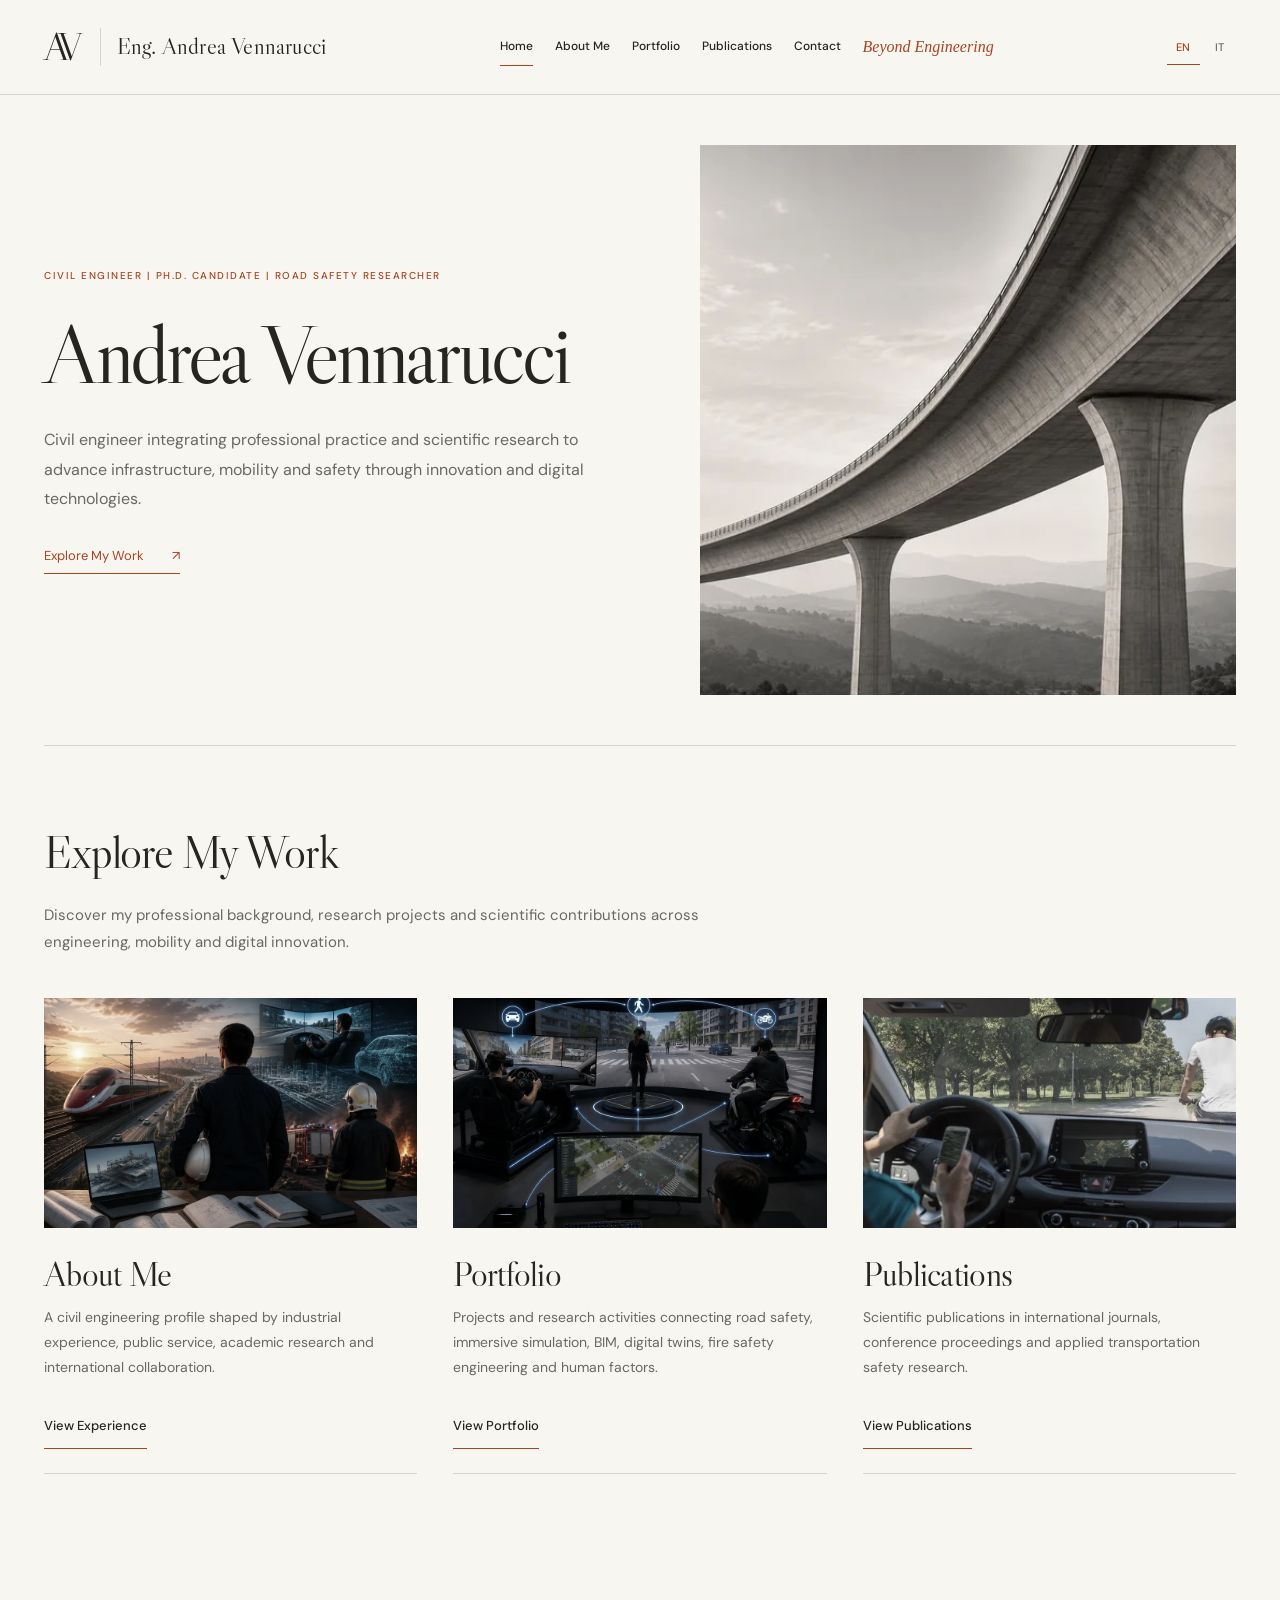
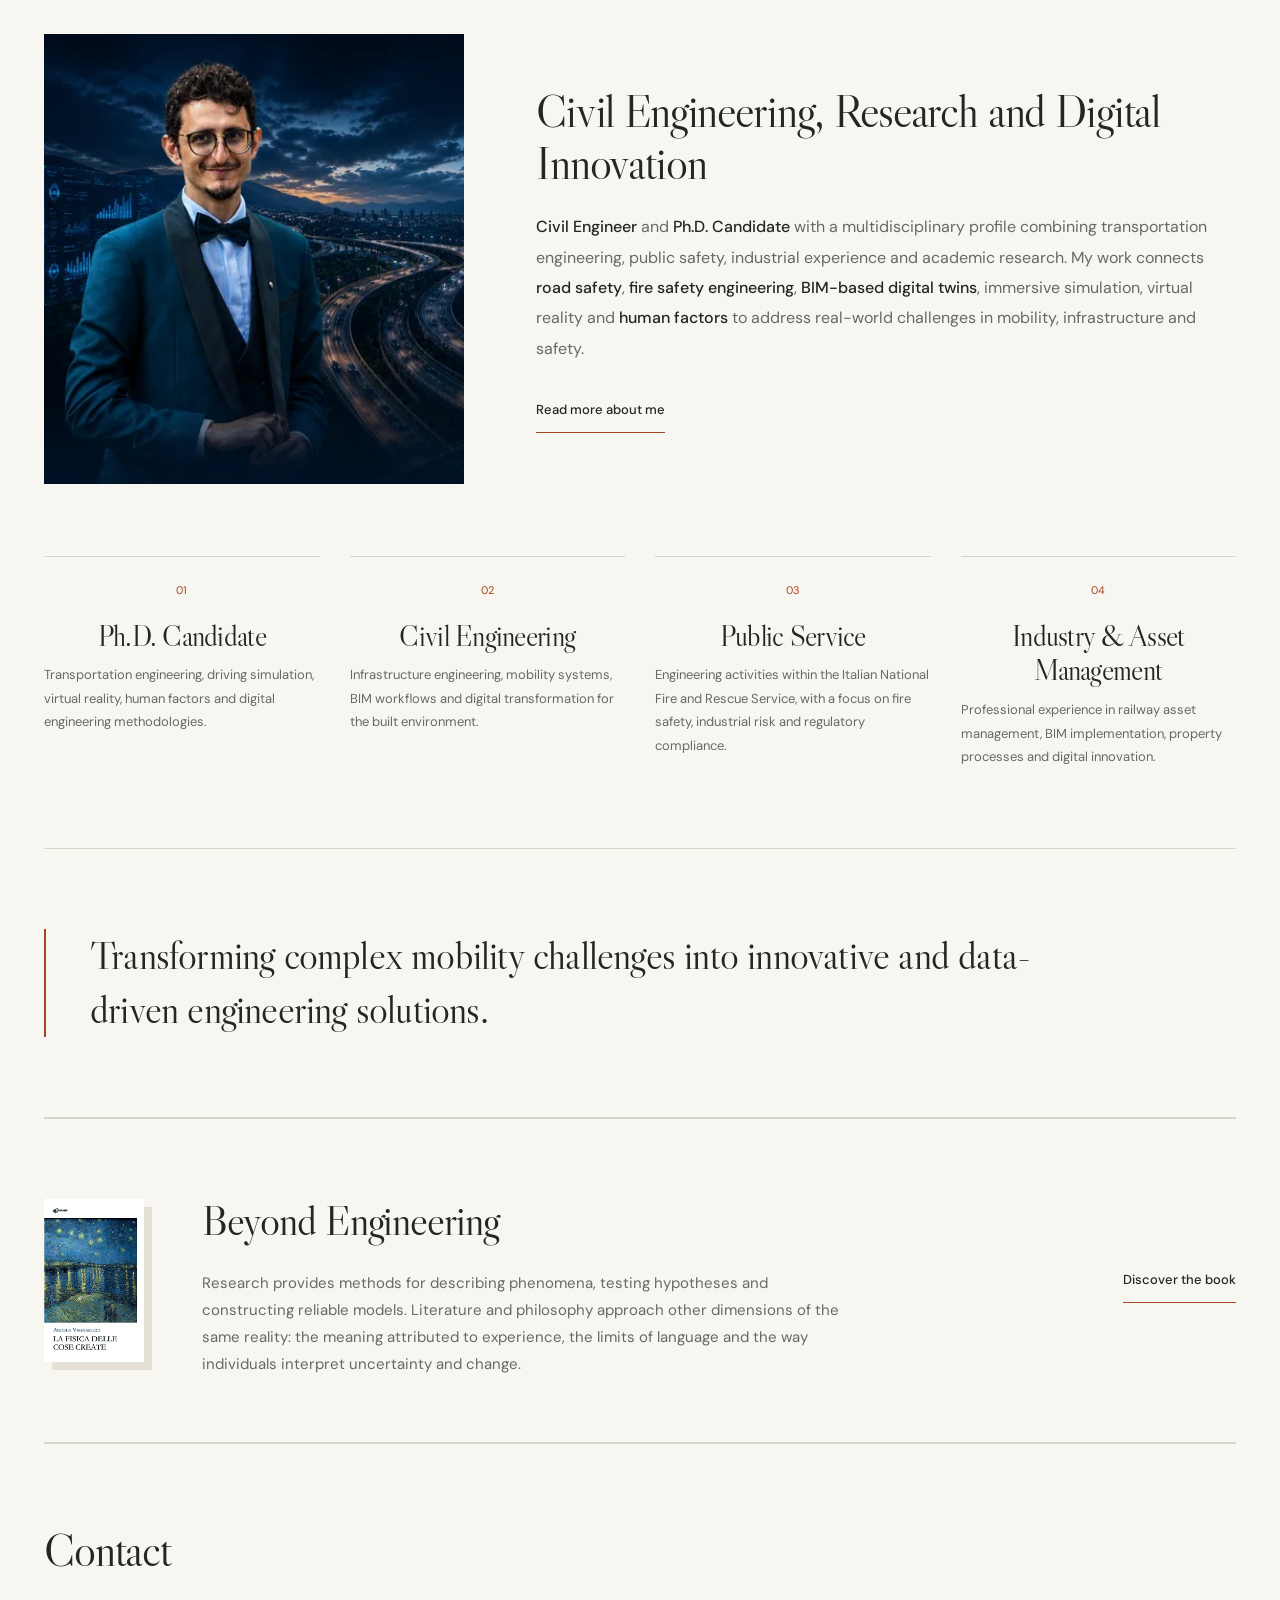
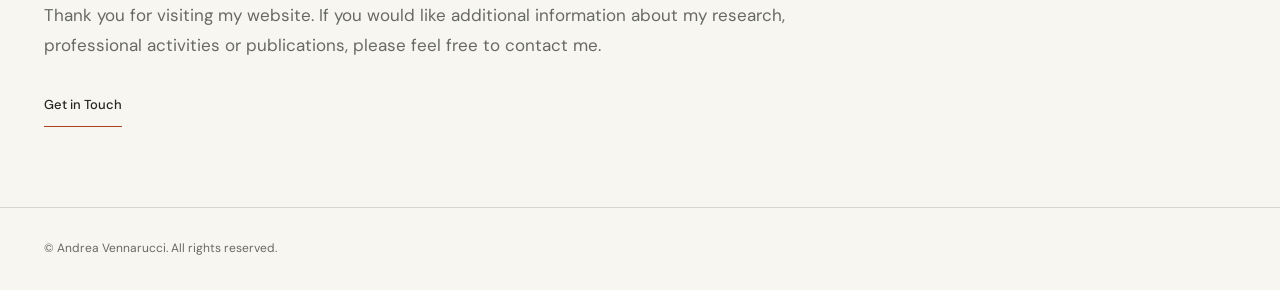
==== commit 041fc363: "Redesign portfolio with a cohesive editorial visual system" ====
--- a/index.html
+++ b/index.html
@@ -1,201 +1,135 @@
 <!DOCTYPE html>
+
 <html lang="en">
 <head>
-    <meta charset="UTF-8">
-    <meta name="viewport" content="width=device-width, initial-scale=1.0">
-    <title>Andrea Vennarucci - Home</title>
-    <meta name="description" content="Andrea Vennarucci, civil engineer and researcher in road safety, BIM, digital twins and immersive simulation. Explore projects and publications." data-en="Andrea Vennarucci, civil engineer and researcher in road safety, BIM, digital twins and immersive simulation. Explore projects and publications." data-it="Andrea Vennarucci, ingegnere civile e ricercatore in sicurezza stradale, BIM, digital twin e simulazione immersiva. Scopri progetti e pubblicazioni.">
-    <link rel="canonical" href="https://andreavennarucci.com/">
-    <meta property="og:type" content="website">
-    <meta property="og:site_name" content="Andrea Vennarucci">
-    <meta property="og:title" content="Andrea Vennarucci - Home">
-    <meta property="og:description" content="Andrea Vennarucci, civil engineer and researcher in road safety, BIM, digital twins and immersive simulation. Explore projects and publications.">
-    <meta property="og:url" content="https://andreavennarucci.com/">
-    <meta property="og:locale" content="en_GB">
-    <meta property="og:image" content="https://andreavennarucci.com/image/social-preview.jpg">
-    <meta property="og:image:alt" content="Andrea Vennarucci — Civil engineering and research">
-    <meta name="twitter:card" content="summary_large_image">
-    <link rel="icon" type="image/png" sizes="32x32" href="favicon-32x32.png">
-    <link rel="icon" type="image/png" sizes="16x16" href="favicon-16x16.png">
-    <link rel="apple-touch-icon" sizes="180x180" href="apple-touch-icon.png">
-    <script src="assets/site.js"></script>
-    <link rel="stylesheet" href="assets/index.css">
-    <link rel="stylesheet" href="assets/site.css">
-</head>
-
-<body>
-    <a class="skip-link" href="#main-content">Skip to content</a>
-    <header class="site-header">
-
-        <nav class="nav">
-
-            <a class="brand" href="index.html">
-
-                <img src="image/Logo-84.webp"
-                     alt="Andrea Vennarucci"
-                     style="width:42px;height:42px;object-fit:contain;" width="1254" height="1254" decoding="async" srcset="image/Logo-84.webp 84w, image/Logo-180.webp 180w" sizes="42px">
-
-                <span data-i18n="brand">Eng. Andrea Vennarucci</span>
-
-            </a>
-
-            <div class="nav-links" id="navigation">
-
-                <a class="active" href="/" data-i18n="navHome">Home</a>
-
-                <a href="AboutMe.html" data-i18n="navAbout">About Me</a>
-
-                <a href="portfolio.html" data-i18n="navPortfolio">Portfolio</a>
-
-                <a href="ScientificPublications.html" data-i18n="navPublications">Publications</a>
-
-                <a href="Contact.html" data-i18n="navContact">Contact</a>
-
-                <a href="beyond-engineering.html"  class="nav-poetry"
-                   data-i18n="navPoetry">
+<meta charset="utf-8"/>
+<meta content="width=device-width, initial-scale=1.0" name="viewport"/>
+<title>Andrea Vennarucci - Home</title>
+<meta content="Andrea Vennarucci, civil engineer and researcher in road safety, BIM, digital twins and immersive simulation. Explore projects and publications." data-en="Andrea Vennarucci, civil engineer and researcher in road safety, BIM, digital twins and immersive simulation. Explore projects and publications." data-it="Andrea Vennarucci, ingegnere civile e ricercatore in sicurezza stradale, BIM, digital twin e simulazione immersiva. Scopri progetti e pubblicazioni." name="description"/>
+<link href="https://andreavennarucci.com/" rel="canonical"/>
+<meta content="website" property="og:type"/>
+<meta content="Andrea Vennarucci" property="og:site_name"/>
+<meta content="Andrea Vennarucci - Home" property="og:title"/>
+<meta content="Andrea Vennarucci, civil engineer and researcher in road safety, BIM, digital twins and immersive simulation. Explore projects and publications." property="og:description"/>
+<meta content="https://andreavennarucci.com/" property="og:url"/>
+<meta content="en_GB" property="og:locale"/>
+<meta content="https://andreavennarucci.com/image/social-preview.jpg" property="og:image"/>
+<meta content="Andrea Vennarucci — Civil engineering and research" property="og:image:alt"/>
+<meta content="summary_large_image" name="twitter:card"/>
+<link href="favicon-32x32.png" rel="icon" sizes="32x32" type="image/png"/>
+<link href="favicon-16x16.png" rel="icon" sizes="16x16" type="image/png"/>
+<link href="apple-touch-icon.png" rel="apple-touch-icon" sizes="180x180"/>
+<script src="assets/site.js?v=editorial-1"></script>
+<link href="assets/index.css?v=editorial-1" rel="stylesheet"/>
+<link href="assets/site.css?v=editorial-1" rel="stylesheet"/>
+<link href="assets/editorial.css?v=editorial-1" rel="stylesheet"/><script defer="" src="assets/editorial.js?v=editorial-1"></script></head>
+<body class="editorial page-index">
+<a class="skip-link" href="#main-content">Skip to content</a>
+<header class="site-header">
+<nav aria-label="Main navigation" class="nav">
+<a class="brand" href="index.html">
+<img alt="Andrea Vennarucci" decoding="async" height="1254" sizes="42px" src="image/Logo-84.webp" srcset="image/Logo-84.webp 84w, image/Logo-180.webp 180w" style="width:42px;height:42px;object-fit:contain;" width="1254"/>
+<span data-i18n="brand">Eng. Andrea Vennarucci</span>
+</a>
+<div class="nav-links" id="navigation">
+<a aria-current="page" class="active" data-editorial-i18n="navHome" data-i18n="navHome" href="/">Home</a>
+<a class="" data-editorial-i18n="navAbout" data-i18n="navAbout" href="AboutMe.html">About Me</a>
+<a class="" data-editorial-i18n="navPortfolio" data-i18n="navPortfolio" href="portfolio.html">Portfolio</a>
+<a class="" data-editorial-i18n="navPublications" data-i18n="navPublications" href="ScientificPublications.html">Publications</a>
+<a class="" data-editorial-i18n="navContact" data-i18n="navContact" href="Contact.html">Contact</a>
+<a class="nav-poetry" data-editorial-i18n="navPoetry" data-i18n="navPoetry" href="beyond-engineering.html">
                     Beyond Engineering
                 </a>
-
-            </div>
-
-
-            <div class="language-switcher" aria-label="Language selection">
-                <button class="language-button active"
-                        type="button"
-                        data-lang="en"
-                        onclick="setLanguage('en')"
-                        aria-label="English"
-                        title="English">
-                    <svg viewBox="0 0 60 36" aria-hidden="true" focusable="false">
-                        <rect width="60" height="36" fill="#012169"></rect>
-                        <path d="M0 0 L60 36 M60 0 L0 36" stroke="#ffffff" stroke-width="8"></path>
-                        <path d="M0 0 L60 36 M60 0 L0 36" stroke="#c8102e" stroke-width="4"></path>
-                        <path d="M30 0 V36 M0 18 H60" stroke="#ffffff" stroke-width="12"></path>
-                        <path d="M30 0 V36 M0 18 H60" stroke="#c8102e" stroke-width="7"></path>
-                    </svg>
-                </button>
-
-                <button class="language-button"
-                        type="button"
-                        data-lang="it"
-                        onclick="setLanguage('it')"
-                        aria-label="Italiano"
-                        title="Italiano">
-                    <svg viewBox="0 0 60 36" aria-hidden="true" focusable="false">
-                        <rect x="0" y="0" width="20" height="36" fill="#009246"></rect>
-                        <rect x="20" y="0" width="20" height="36" fill="#ffffff"></rect>
-                        <rect x="40" y="0" width="20" height="36" fill="#ce2b37"></rect>
-                    </svg>
-                </button>
-            </div>
-
-            <button class="menu-toggle" type="button" aria-controls="navigation" aria-expanded="false"
-                    onclick="toggleMenu()"
-                    aria-label="Toggle navigation">
+</div>
+<div aria-label="Language selection" class="language-switcher">
+<button aria-label="English" class="language-button active" data-lang="en" onclick="setLanguage('en')" title="English" type="button">EN</button>
+<button aria-label="Italiano" class="language-button" data-lang="it" onclick="setLanguage('it')" title="Italiano" type="button">IT</button>
+</div>
+<button aria-controls="navigation" aria-expanded="false" aria-label="Toggle navigation" class="menu-toggle" onclick="toggleMenu()" type="button">
                 ☰
             </button>
-
-        </nav>
-
-    </header>
-
-    <main id="top" tabindex="-1">
-        <span id="main-content" tabindex="-1"></span>
-        <section class="hero">
-            <img class="hero-image" src="image/HeaderHome-1600.webp" alt="Andrea Vennarucci homepage header" width="1983" height="793" decoding="async" fetchpriority="high" srcset="image/HeaderHome-480.webp 480w, image/HeaderHome-960.webp 960w, image/HeaderHome-1600.webp 1600w" sizes="100vw">
-
-            <div class="hero-overlay"></div>
-
-            <div class="hero-inner">
-                <div class="hero-content">
-                    <h1>Andrea Vennarucci</h1>
-                    <div class="eyebrow" data-i18n="heroEyebrow">Civil Engineer | Ph.D. Candidate | Road Safety Researcher</div>
-                    <p class="hero-statement" data-i18n="heroStatement">Civil engineer integrating professional practice and scientific research to advance infrastructure, mobility and safety through innovation and digital technologies.</p>
-                </div>
-            </div>
-        </section>
-
-        <section class="section">
-            <div class="profile-highlight">
-                <div>
-                    <img class="profile-highlight-image" src="image/ProfileHome-1536.webp" alt="Andrea Vennarucci profile visual" width="1536" height="1024" decoding="async" loading="lazy" srcset="image/ProfileHome-480.webp 480w, image/ProfileHome-960.webp 960w, image/ProfileHome-1536.webp 1536w" sizes="(max-width: 860px) 90vw, 480px">
-                </div>
-
-                <div>
-                    <h2 data-i18n="profileTitle">Civil Engineering, Research and Digital Innovation</h2>
-                    <p data-i18n-html="profileText"><span class="keyword">Civil Engineer</span> and <span class="keyword">Ph.D. Candidate</span> with a multidisciplinary profile combining transportation engineering, public safety, industrial experience and academic research. My work connects <span class="keyword">road safety</span>, <span class="keyword">fire safety engineering</span>, <span class="keyword">BIM-based digital twins</span>, immersive simulation, virtual reality and <span class="keyword">human factors</span> to address real-world challenges in mobility, infrastructure and safety.</p>
-                    <a class="button button-primary" href="AboutMe.html" data-i18n="readMore">Read more about me</a>
-                </div>
-            </div>
-
-            <div class="highlights-grid">
-                <article class="highlight-card">
-                    <h3 data-i18n="highlight1Title">Ph.D. Candidate</h3>
-                    <p data-i18n="highlight1Text">Transportation engineering, driving simulation, virtual reality, human factors and digital engineering methodologies.</p>
-                </article>
-
-                <article class="highlight-card">
-                    <h3 data-i18n="highlight2Title">Civil Engineering</h3>
-                    <p data-i18n="highlight2Text">Infrastructure engineering, mobility systems, BIM workflows and digital transformation for the built environment.</p>
-                </article>
-
-                <article class="highlight-card">
-                    <h3 data-i18n="highlight3Title">Public Service</h3>
-                    <p data-i18n="highlight3Text">Engineering activities within the Italian National Fire and Rescue Service, with a focus on fire safety, industrial risk and regulatory compliance.</p>
-                </article>
-
-                <article class="highlight-card">
-                    <h3 data-i18n="highlight4Title">Industry &amp; Asset Management</h3>
-                    <p data-i18n="highlight4Text">Professional experience in railway asset management, BIM implementation, property processes and digital innovation.</p>
-                </article>
-            </div>
-        </section>
-
-        <section class="quote">
-            <div class="quote-box">
-                <p data-i18n="quote">Transforming complex mobility challenges into innovative and data-driven engineering solutions.</p>
-            </div>
-        </section>
-
-        <section class="section section-after-quote">
-            <h2 class="section-title" data-i18n="exploreTitle">Explore My Work</h2>
-            <p class="section-subtitle" data-i18n="exploreSubtitle">Discover my professional background, research projects and scientific contributions across engineering, mobility and digital innovation.</p>
-
-            <div class="cards-grid">
-                <article class="home-card">
-                    <img class="card-icon" src="image/AboutMeIcon-480.webp" alt="About me icon" width="1536" height="1024" decoding="async" loading="lazy" srcset="image/AboutMeIcon-480.webp 480w, image/AboutMeIcon-960.webp 960w, image/AboutMeIcon-1536.webp 1536w" sizes="(max-width: 860px) 80vw, 320px">
-                    <h2 data-i18n="aboutCardTitle">About Me</h2>
-                    <p data-i18n="aboutCardText">A civil engineering profile shaped by industrial experience, public service, academic research and international collaboration.</p>
-                    <a class="button" href="AboutMe.html" data-i18n="aboutCardButton">View Experience</a>
-                </article>
-
-                <article class="home-card">
-                    <img class="card-icon" src="image/PortfolioIcon-480.webp" alt="Portfolio icon" width="1536" height="1024" decoding="async" loading="lazy" srcset="image/PortfolioIcon-480.webp 480w, image/PortfolioIcon-960.webp 960w, image/PortfolioIcon-1536.webp 1536w" sizes="(max-width: 860px) 80vw, 320px">
-                    <h2 data-i18n="portfolioCardTitle">Portfolio</h2>
-                    <p data-i18n="portfolioCardText">Projects and research activities connecting road safety, immersive simulation, BIM, digital twins, fire safety engineering and human factors.</p>
-                    <a class="button" href="portfolio.html" data-i18n="portfolioCardButton">View Portfolio</a>
-                </article>
-
-                <article class="home-card">
-                    <img class="card-icon" src="image/ScientificIcon-480.webp" alt="Scientific publications icon" width="1536" height="1024" decoding="async" loading="lazy" srcset="image/ScientificIcon-480.webp 480w, image/ScientificIcon-960.webp 960w, image/ScientificIcon-1536.webp 1536w" sizes="(max-width: 860px) 80vw, 320px">
-                    <h2 data-i18n="publicationsCardTitle">Publications</h2>
-                    <p data-i18n="publicationsCardText">Scientific publications in international journals, conference proceedings and applied transportation safety research.</p>
-                    <a class="button" href="ScientificPublications.html" data-i18n="publicationsCardButton">View Publications</a>
-                </article>
-            </div>
-        </section>
-
-        <section class="contact-section">
-            <h2 data-i18n="contactTitle">Contact</h2>
-            <p data-i18n="contactText">Thank you for visiting my website. If you would like additional information about my research, professional activities or publications, please feel free to contact me.</p>
-            <a class="button button-primary" href="Contact.html" data-i18n="contactButton">Get in Touch</a>
-        </section>
-
-    </main>
-
-    <footer class="footer" data-i18n="footer">© Andrea Vennarucci. All rights reserved.</footer>
-
-    <script>
+</nav>
+</header>
+<main id="top" tabindex="-1">
+<span id="main-content" tabindex="-1"></span>
+<section class="hero">
+<img alt="Architectural illustration of a curved concrete viaduct" class="hero-image" decoding="async" fetchpriority="high" height="1024" sizes="(max-width: 860px) 100vw, 48vw" src="image/editorial-infrastructure-1536.webp" srcset="image/editorial-infrastructure-768.webp 768w, image/editorial-infrastructure-1536.webp 1536w" width="1536"/>
+<div class="hero-overlay"></div>
+<div class="hero-inner">
+<div class="hero-content">
+<h1>Andrea Vennarucci</h1>
+<div class="eyebrow" data-i18n="heroEyebrow">Civil Engineer | Ph.D. Candidate | Road Safety Researcher</div>
+<p class="hero-statement" data-i18n="heroStatement">Civil engineer integrating professional practice and scientific research to advance infrastructure, mobility and safety through innovation and digital technologies.</p>
+<a class="hero-link" data-i18n="exploreTitle" href="#explore">Explore My Work</a></div>
+</div>
+</section><section class="section section-after-quote home-explore" id="explore">
+<h2 class="section-title" data-i18n="exploreTitle">Explore My Work</h2>
+<p class="section-subtitle" data-i18n="exploreSubtitle">Discover my professional background, research projects and scientific contributions across engineering, mobility and digital innovation.</p>
+<div class="cards-grid">
+<article class="home-card">
+<img alt="Engineering and digital infrastructure" class="card-icon" decoding="async" height="640" loading="lazy" sizes="(max-width: 860px) 80vw, 320px" src="image/ProfileHome-960.webp" srcset="image/ProfileHome-960.webp 960w" width="960"/>
+<h2 data-i18n="aboutCardTitle">About Me</h2>
+<p data-i18n="aboutCardText">A civil engineering profile shaped by industrial experience, public service, academic research and international collaboration.</p>
+<a class="button" data-i18n="aboutCardButton" href="AboutMe.html">View Experience</a>
+</article>
+<article class="home-card">
+<img alt="Immersive driving simulation" class="card-icon" decoding="async" height="640" loading="lazy" sizes="(max-width: 860px) 80vw, 320px" src="image/cosimulazione-960.webp" srcset="image/cosimulazione-960.webp 960w" width="960"/>
+<h2 data-i18n="portfolioCardTitle">Portfolio</h2>
+<p data-i18n="portfolioCardText">Projects and research activities connecting road safety, immersive simulation, BIM, digital twins, fire safety engineering and human factors.</p>
+<a class="button" data-i18n="portfolioCardButton" href="portfolio.html">View Portfolio</a>
+</article>
+<article class="home-card">
+<img alt="Driving behaviour research" class="card-icon" decoding="async" height="332" loading="lazy" sizes="(max-width: 860px) 80vw, 320px" src="image/drivwhiledriv-516.webp" srcset="image/drivwhiledriv-516.webp 516w" width="516"/>
+<h2 data-i18n="publicationsCardTitle">Publications</h2>
+<p data-i18n="publicationsCardText">Scientific publications in international journals, conference proceedings and applied transportation safety research.</p>
+<a class="button" data-i18n="publicationsCardButton" href="ScientificPublications.html">View Publications</a>
+</article>
+</div>
+</section>
+<section class="section">
+<div class="profile-highlight">
+<div>
+<img alt="Andrea Vennarucci" class="profile-highlight-image" decoding="async" height="839" loading="lazy" sizes="(max-width: 860px) 90vw, 480px" src="image/HeaderAboutMe-1600.webp" srcset="image/HeaderAboutMe-960.webp 960w, image/HeaderAboutMe-1600.webp 1600w" width="1875"/>
+</div>
+<div>
+<h2 data-i18n="profileTitle">Civil Engineering, Research and Digital Innovation</h2>
+<p data-i18n-html="profileText"><span class="keyword">Civil Engineer</span> and <span class="keyword">Ph.D. Candidate</span> with a multidisciplinary profile combining transportation engineering, public safety, industrial experience and academic research. My work connects <span class="keyword">road safety</span>, <span class="keyword">fire safety engineering</span>, <span class="keyword">BIM-based digital twins</span>, immersive simulation, virtual reality and <span class="keyword">human factors</span> to address real-world challenges in mobility, infrastructure and safety.</p>
+<a class="button button-primary" data-i18n="readMore" href="AboutMe.html">Read more about me</a>
+</div>
+</div>
+<div class="highlights-grid">
+<article class="highlight-card">
+<h3 data-i18n="highlight1Title">Ph.D. Candidate</h3>
+<p data-i18n="highlight1Text">Transportation engineering, driving simulation, virtual reality, human factors and digital engineering methodologies.</p>
+</article>
+<article class="highlight-card">
+<h3 data-i18n="highlight2Title">Civil Engineering</h3>
+<p data-i18n="highlight2Text">Infrastructure engineering, mobility systems, BIM workflows and digital transformation for the built environment.</p>
+</article>
+<article class="highlight-card">
+<h3 data-i18n="highlight3Title">Public Service</h3>
+<p data-i18n="highlight3Text">Engineering activities within the Italian National Fire and Rescue Service, with a focus on fire safety, industrial risk and regulatory compliance.</p>
+</article>
+<article class="highlight-card">
+<h3 data-i18n="highlight4Title">Industry &amp; Asset Management</h3>
+<p data-i18n="highlight4Text">Professional experience in railway asset management, BIM implementation, property processes and digital innovation.</p>
+</article>
+</div>
+</section>
+<section class="quote">
+<div class="quote-box">
+<p data-i18n="quote">Transforming complex mobility challenges into innovative and data-driven engineering solutions.</p>
+</div>
+</section>
+
+<section class="literary-bridge"><img alt="La fisica delle cose create" height="600" loading="lazy" sizes="100px" src="image/Copertinalibro-385.webp" srcset="image/Copertinalibro-385.webp 385w" width="385"/><div><h2 data-editorial-i18n="navPoetry">Beyond Engineering</h2><p data-editorial-i18n="literaryBridge">Research provides methods for describing phenomena, testing hypotheses and constructing reliable models.</p></div><a class="button" data-editorial-i18n="discoverBook" href="beyond-engineering.html">Discover the book</a></section><section class="contact-section">
+<h2 data-i18n="contactTitle">Contact</h2>
+<p data-i18n="contactText">Thank you for visiting my website. If you would like additional information about my research, professional activities or publications, please feel free to contact me.</p>
+<a class="button button-primary" data-i18n="contactButton" href="Contact.html">Get in Touch</a>
+</section>
+</main>
+<footer class="footer" data-i18n="footer">© Andrea Vennarucci. All rights reserved.</footer>
+<script>
         const translations = {
             en: {
                 pageTitle: "Andrea Vennarucci - Home",
--- a/assets/editorial.css
+++ b/assets/editorial.css
@@ -0,0 +1,261 @@
+/* Editorial system — content stays in the original bilingual documents. */
+@import url('https://fonts.googleapis.com/css2?family=DM+Sans:wght@400;500;600;700&family=Libre+Caslon+Display&display=swap');
+
+body.editorial {
+    --paper: #f8f6f1; --ink: #252622; --navy: #252622; --navy-2: #484a43;
+    --muted: #676a63; --gold: #a84422; --accent: #a84422; --line: #d6d5cc;
+    --soft: #efede5; --shadow: none; --radius: 0; --max: 1320px;
+    --background: #f8f6f1; --background-light: #fdfbf6; --text: #252622;
+    --text-soft: #676a63; --accent-light: #d1a58e; --dark: #252622; --light: #f8f6f1;
+    margin: 0; background: var(--paper); color: var(--ink);
+    font: 400 16px/1.8 'DM Sans', Arial, sans-serif;
+    -webkit-font-smoothing: antialiased;
+}
+body.editorial::before { display: none; }
+body.editorial :where(h1,h2,h3,.role,.journey-title,.activities-title,.modal-title) {
+    font-family: 'Libre Caslon Display', Georgia, serif; font-weight: 400;
+    text-transform: none; letter-spacing: -.025em; color: var(--ink); text-shadow: none;
+}
+body.editorial :where(p) { text-align: left; }
+body.editorial :where(a,button,input,textarea) { -webkit-tap-highlight-color: transparent; }
+body.editorial :where(a,button) { touch-action: manipulation; }
+body.editorial a { color: inherit; }
+body.editorial :focus-visible { outline: 2px solid var(--accent); outline-offset: 5px; }
+body.editorial ::selection { background: #e7c7b7; color: #252622; }
+body.editorial :where(main,section,[id]) { scroll-margin-top: 110px; }
+body.editorial .site-header {
+    position: sticky; inset: 0 0 auto; z-index: 100;
+    background: rgba(248,246,241,.97); border-bottom: 1px solid var(--line); backdrop-filter: blur(12px);
+}
+body.editorial .nav {
+    display: flex; align-items: center; justify-content: space-between;
+    max-width: 1480px; min-height: 94px; padding: 16px 44px; gap: 28px; margin: auto;
+}
+body.editorial .brand { color: var(--ink); font-family: 'Libre Caslon Display',Georgia,serif; font-size: 23px; font-weight: 400; gap: 16px; white-space: nowrap; }
+body.editorial .brand img { display: none; }
+body.editorial .brand { display: flex; align-items: center; text-decoration: none; }
+body.editorial .nav-links a { text-decoration: none; }
+body.editorial .brand::before { content: 'AV'; font: 38px/1 'Libre Caslon Display',Georgia,serif; letter-spacing: -.2em; padding-right: 24px; border-right: 1px solid var(--line); }
+body.editorial .nav-links { display: flex; gap: 22px; align-items: center; font-size: 12px; font-weight: 500; color: var(--ink); }
+body.editorial .nav-links a { padding: 12px 0; white-space: nowrap; }
+body.editorial .nav-links a::after { bottom: 4px; height: 1px; background: var(--accent); border-radius: 0; }
+body.editorial .nav-links .nav-poetry { color: var(--accent); font: italic 16px Georgia,serif; letter-spacing: 0; text-transform: none; }
+body.editorial .language-switcher { margin: 0; gap: 3px; flex-shrink: 0; }
+body.editorial .language-button { display: inline-flex; width: 33px; height: 36px; border: 0; border-radius: 0; box-shadow: none; background: transparent; color: var(--muted); opacity: 1; transform: none; font: 500 11px 'DM Sans',Arial,sans-serif; }
+body.editorial .language-button.active { color: var(--accent); border-bottom: 1px solid var(--accent); }
+body.editorial .menu-toggle { display: none; background: none; border: 0; color: var(--ink); cursor: pointer; font-size: 24px; padding: 6px; }
+body.editorial .chapter-line { display: flex; align-items: center; gap: 22px; color: var(--accent); font-size: 10px; text-transform: uppercase; letter-spacing: .18em; margin: 0 0 32px; }
+body.editorial .chapter-line::before { content: ''; width: 36px; height: 1px; background: currentColor; }
+body.editorial .hero {
+    position: relative; display: grid; grid-template-columns: 1.12fr 1fr; gap: 56px;
+    align-items: center; max-width: 1480px; margin: 0 auto; padding: 72px 44px;
+    min-height: 0; overflow: visible; background: var(--paper);
+}
+body.editorial .hero-overlay { display: none; }
+body.editorial .hero-inner { grid-column: 1; grid-row: 1; display: block; min-height: 0; width: 100%; max-width: none; margin: 0; padding: 0; text-align: left; z-index: 1; }
+body.editorial .hero-content { max-width: none; margin: 0; display: flex; flex-direction: column; align-items: flex-start; }
+body.editorial .hero h1 { font-size: clamp(58px,6.5vw,102px); line-height: .99; margin: 0 0 30px; max-width: 750px; font-weight: 400; color: var(--ink); letter-spacing: -.04em; text-shadow: none; }
+body.editorial .hero .eyebrow { order: -1; color: var(--accent); font-size: 10px; line-height: 1.9; letter-spacing: .15em; margin: 0 0 28px; font-weight: 500; text-shadow: none; }
+body.editorial .hero :where(.hero-statement,.hero-subtitle,[data-i18n="heroSubtitle"]) { color: var(--muted) !important; text-shadow: none !important; font-size: 16px !important; line-height: 1.85; max-width: 570px !important; margin: 0 !important; font-weight: 400 !important; }
+body.editorial .hero-image { position: relative; grid-column: 2; grid-row: 1; width: 100%; height: 490px; top: auto; left: auto; object-fit: cover; object-position: center; transform: none !important; will-change: auto; z-index: 0; border-radius: 0; filter: saturate(.55); }
+body.editorial.page-index .hero { min-height: 650px; padding-top: 48px; padding-bottom: 48px; }
+body.editorial.page-index .hero-image { height: 550px; filter: none; }
+body.editorial .hero-link { display: inline-flex; margin-top: 30px; padding-bottom: 6px; border-bottom: 1px solid var(--accent); color: var(--accent); font-size: 13px; gap: 28px; text-decoration: none; }
+body.editorial .hero-link::after { content: '↗'; }
+body.editorial.page-AboutMe .hero { grid-template-columns: 1.2fr .8fr; }
+body.editorial.page-AboutMe .hero-image { height: 590px; object-position: left center; filter: none; }
+body.editorial.page-AboutMe .hero h1 { font-size: clamp(58px,6vw,94px); }
+body.editorial .expertise-explorer { width: 100%; margin-top: 30px; }
+body.editorial .expertise-tabs { display: grid; grid-template-columns: repeat(2,minmax(0,1fr)); gap: 0; background: none; padding: 0; }
+body.editorial .expertise-tab { display: flex; justify-content: flex-start; align-items: center; gap: 10px; min-height: 65px; border: 0; border-bottom: 1px solid var(--line); border-radius: 0; box-shadow: none; background: none; color: var(--ink); font: 400 13px/1.5 'DM Sans',sans-serif; padding: 12px 8px 12px 0; transform: none; }
+body.editorial .expertise-tab:hover { color: var(--accent); background: transparent; border-color: var(--accent); transform: none; box-shadow: none; }
+body.editorial .expertise-icon { color: var(--accent); }
+body.editorial.page-Contact .hero, body.editorial.page-ScientificPublications .hero { grid-template-columns: 1.6fr .7fr; }
+body.editorial.page-Contact .hero-image, body.editorial.page-ScientificPublications .hero-image { height: 310px; filter: grayscale(1); }
+body.editorial.page-portfolio .hero-image { height: 410px; object-fit: contain; }
+body.editorial :where(.section,.quote,.contact-section,.back-top,.activities-section,.journey-section) { max-width: 1320px; width: calc(100% - 88px); margin: 0 auto; padding: 80px 0; background: transparent; position: relative; z-index: auto; }
+body.editorial :where(.section-title,.section h2,.contact-section h2,.back-top h2,.activities-title,.journey-title) { font-size: clamp(36px,3.6vw,55px); line-height: 1.12; font-weight: 400; letter-spacing: -.025em; text-align: left; margin-bottom: 24px; color: var(--ink); text-transform: none; }
+body.editorial :where(.section-title,.activities-title)::after { display: none; }
+body.editorial :where(.section-subtitle,.activities-subtitle,.journey-subtitle) { max-width: 720px; margin: 0 0 42px; text-align: left; color: var(--muted); font: 400 15px/1.8 'DM Sans',Arial,sans-serif; }
+body.editorial .section-kicker { color: var(--accent); font-weight: 500; font-size: 11px; letter-spacing: .16em; }
+body.editorial :where(.button,.social-button) { display: inline-flex; align-items: center; justify-content: center; width: auto; padding: 12px 0; border: 0; border-bottom: 1px solid var(--accent); border-radius: 0; background: transparent; color: var(--accent); box-shadow: none; font: 500 13px/1.5 'DM Sans',Arial,sans-serif; text-transform: none; letter-spacing: 0; cursor: pointer; transition: color .2s, border-color .2s; }
+body.editorial :where(.button,.social-button):hover { background: none; color: var(--ink); border-color: var(--ink); box-shadow: none; transform: none; }
+body.editorial :where(.profile-highlight,.intro-card,.profile-panel,.cv-card,.contact-panel,.contact-form-card) { border: 0; border-radius: 0; padding: 0; background: transparent; box-shadow: none; }
+body.editorial .profile-highlight { display: grid; grid-template-columns: .75fr 1.25fr; gap: 72px; align-items: center; }
+body.editorial .profile-highlight-image { width: 100%; height: 450px; object-fit: cover; object-position: left; border-radius: 0; box-shadow: none; }
+body.editorial :where(.profile-highlight p,.profile-copy p,.intro-card p) { color: var(--muted); line-height: 1.9; font-size: 16px; text-align: left; }
+body.editorial .keyword { color: var(--ink); font-weight: 500; }
+body.editorial .highlights-grid { display: grid; grid-template-columns: repeat(4,minmax(0,1fr)); gap: 30px; margin-top: 72px; counter-reset: expertise; }
+body.editorial .highlight-card { padding: 24px 0 0; border: 0; border-top: 1px solid var(--line); border-radius: 0; background: none; box-shadow: none; transform: none; }
+body.editorial .highlight-card::before { counter-increment: expertise; content: '0' counter(expertise); display: block; color: var(--accent); font-size: 11px; margin-bottom: 18px; }
+body.editorial .highlight-card h3 { font-size: 29px; line-height: 1.2; }
+body.editorial .highlight-card p { font-size: 13px; color: var(--muted); line-height: 1.8; }
+body.editorial .quote { border-top: 1px solid var(--line); border-bottom: 1px solid var(--line); }
+body.editorial .quote-box { border-radius: 0; background: none; box-shadow: none; padding: 0 0 0 44px; border-left: 2px solid var(--accent); }
+body.editorial .quote-box::before { display: none; }
+body.editorial .quote-box p { color: var(--ink); font: 400 clamp(28px,3.1vw,44px)/1.35 'Libre Caslon Display',Georgia,serif; text-align: left; margin: 0; max-width: 1000px; }
+body.editorial .cards-grid { display: grid; grid-template-columns: repeat(3,minmax(0,1fr)); gap: 36px; }
+body.editorial .home-card { display: flex; flex-direction: column; align-items: flex-start; padding: 0 0 24px; background: none; border: 0; border-bottom: 1px solid var(--line); border-radius: 0; box-shadow: none; text-align: left; transform: none; }
+body.editorial .home-card:hover { transform: none; box-shadow: none; border-color: var(--accent); }
+body.editorial .card-icon { width: 100%; height: 230px; margin: 0 0 26px; object-fit: cover; filter: saturate(.5); transition: filter .35s; }
+body.editorial .home-card:hover .card-icon { filter: saturate(1); }
+body.editorial .home-card h2 { font-size: 35px; letter-spacing: -.02em; text-transform: none; margin-bottom: 12px; }
+body.editorial .home-card p { font-size: 14px; color: var(--muted); line-height: 1.8; }
+body.editorial .home-card .button { margin-top: auto; }
+body.editorial .home-explore { border-top: 1px solid var(--line); }
+body.editorial .literary-bridge { max-width: 1320px; width: calc(100% - 88px); margin: 0 auto; padding: 64px 0; display: grid; grid-template-columns: 120px 1fr auto; align-items: center; gap: 38px; border-top: 1px solid var(--line); border-bottom: 1px solid var(--line); }
+body.editorial .literary-bridge img { width: 100px; height: auto; box-shadow: 8px 8px 0 #e5e0d5; }
+body.editorial .literary-bridge h2 { font-size: 42px; margin: 0 0 12px; }
+body.editorial .literary-bridge p { color: var(--muted); max-width: 640px; font-size: 15px; margin: 0; }
+body.editorial .contact-section,body.editorial .back-top { text-align: left; border-top: 1px solid var(--line); }
+body.editorial .contact-section p,body.editorial .back-top p { margin: 0 0 22px; color: var(--muted); max-width: 760px; }
+body.editorial .footer { max-width: 1480px; margin: 0 auto; padding: 30px 44px; border-top: 1px solid var(--line); background: var(--paper); color: var(--muted); text-align: left; font-size: 12px; }
+body.editorial .profile-grid { grid-template-columns: .7fr 1.3fr; gap: 80px; }
+body.editorial .profile-panel { top: 130px; }
+body.editorial .journey-section { font-family: 'DM Sans',Arial,sans-serif; }
+body.editorial .timeline { display: grid; grid-template-columns: repeat(3,minmax(0,1fr)); gap: 28px; max-width: none; padding: 0; margin: 0; }
+body.editorial .timeline::before { display: none; }
+body.editorial .journey-item { display: block; width: auto; margin: 0; padding: 0; flex: initial; position: relative; top: auto; transform: none; }
+body.editorial .dot { display: none; }
+body.editorial .card { width: 100%; height: 100%; min-height: 220px; padding: 24px 0 36px; background: none; border: 0; border-top: 1px solid var(--line); border-radius: 0; box-shadow: none; transform: none; margin: 0; text-align: left; cursor: pointer; }
+body.editorial .card:hover { transform: none; box-shadow: none; border-color: var(--accent); }
+body.editorial .card::after { opacity: 1; color: var(--accent); right: auto; left: 0; font-size: 11px; }
+body.editorial .date { display: inline-block; padding: 0; border-radius: 0; background: none; color: var(--accent); font-size: 10px; letter-spacing: .12em; margin-bottom: 16px; box-shadow: none; }
+body.editorial .role { font-size: 30px; line-height: 1.2; margin-bottom: 14px; }
+body.editorial .detail { color: var(--muted); font-size: 13px; line-height: 1.7; }
+body.editorial .activities-grid { gap: 32px; }
+body.editorial .activities-section .activity-card { min-height: 0; padding: 26px 0; border: 0; border-top: 1px solid var(--line); border-radius: 0; background: none; box-shadow: none; transform: none; }
+body.editorial .activity-tag { background: none; color: var(--accent); padding: 0; border-radius: 0; font-size: 10px; letter-spacing: .13em; }
+body.editorial .activity-title { font-size: 29px; line-height: 1.2; }
+body.editorial .activity-text { font-size: 14px; line-height: 1.8; color: var(--muted); }
+body.editorial .cv-card { display: grid; grid-template-columns: 1fr 1fr; gap: 64px; border-top: 1px solid var(--line); padding-top: 56px; }
+body.editorial .cv-image img { border-radius: 0; box-shadow: none; }
+body.editorial .intro-card { max-width: 1000px; }
+body.editorial .intro-tags { justify-content: flex-start; }
+body.editorial :where(.tag,.intro-tag) { background: transparent; border: 1px solid var(--line); border-radius: 0; color: var(--muted); padding: 5px 10px; font-size: 11px; box-shadow: none; }
+body.editorial .projects-list { gap: 0; }
+body.editorial .project-card { background: none; border: 0; border-top: 1px solid var(--line); border-radius: 0; box-shadow: none; overflow: hidden; }
+body.editorial .project-card:hover,body.editorial .project-card.open { box-shadow: none; border-color: var(--accent); transform: none; }
+body.editorial .project-header { display: grid; grid-template-columns: 180px 1fr 32px; gap: 35px; padding: 32px 0; border: 0; background: none; color: var(--ink); text-align: left; }
+body.editorial .project-header:hover { background: none; }
+body.editorial .project-thumb { width: 180px; height: 145px; object-fit: cover; border-radius: 0; box-shadow: none; filter: saturate(.6); }
+body.editorial .project-summary h3 { font-size: 34px; line-height: 1.15; font-weight: 400; }
+body.editorial .project-summary p { font-size: 14px; line-height: 1.8; color: var(--muted); }
+body.editorial .project-toggle { color: var(--accent); background: none; border-radius: 0; box-shadow: none; }
+body.editorial .project-inner { padding: 12px 0 48px; border-color: var(--line); }
+body.editorial .project-main-image { border-radius: 0; box-shadow: none; }
+body.editorial .pipeline-main { color: var(--ink); font: 400 32px/1.2 'Libre Caslon Display',Georgia,serif; }
+body.editorial .pipeline-faded { color: var(--muted); }
+body.editorial :where(.project-text,.project-meta,.project-output,.research-block) { background: none; border-radius: 0; box-shadow: none; }
+body.editorial .publications-grid { display: grid; grid-template-columns: repeat(2,minmax(0,1fr)); gap: 0 50px; }
+body.editorial .publication-card { background: none; border: 0; border-top: 1px solid var(--line); border-radius: 0; box-shadow: none; padding: 30px 0 46px; transform: none; }
+body.editorial .publication-card:hover { background: none; border-color: var(--accent); box-shadow: none; transform: none; }
+body.editorial .publication-card h3 { font-size: 29px; line-height: 1.2; font-weight: 400; }
+body.editorial .publication-card p { color: var(--muted); font-size: 14px; }
+body.editorial .publication-card::after { left: 0; right: auto; color: var(--accent); opacity: 1; }
+body.editorial .author,body.editorial .doi { color: var(--accent); }
+body.editorial .conferences-grid { gap: 30px; }
+body.editorial .conference-card { background: none; border: 0; border-top: 1px solid var(--line); border-radius: 0; box-shadow: none; padding: 24px 0; transform: none; }
+body.editorial .conference-card h3 { font-size: 28px; }
+body.editorial .conference-date { color: var(--accent); background: none; border: 0; padding: 0; font-size: 11px; }
+body.editorial .conference-card p,body.editorial .conference-place { color: var(--muted); }
+body.editorial .contact-grid { grid-template-columns: 1fr 1fr; gap: 80px; }
+body.editorial .contact-item { border-color: var(--line); }
+body.editorial .contact-value { color: var(--ink); overflow-wrap: anywhere; }
+body.editorial .contact-label { color: var(--accent); font-size: 11px; }
+body.editorial .social-grid { display: flex; flex-wrap: wrap; gap: 24px; }
+body.editorial .form-field input,body.editorial .form-field textarea { border: 0; border-bottom: 1px solid #a4a79c; border-radius: 0; padding: 12px 0; background: transparent; color: var(--ink); font: 15px/1.6 'DM Sans',Arial,sans-serif; box-shadow: none; }
+body.editorial .form-field label { font-size: 12px; font-weight: 500; color: var(--ink); }
+body.editorial .info-card { padding: 24px 0; border: 0; border-top: 1px solid var(--line); border-radius: 0; box-shadow: none; background: none; }
+body.editorial .info-card h3 { font-size: 29px; }
+body.editorial .info-card p { color: var(--muted); }
+body.editorial :where(.journey-modal-content,.expertise-modal-box) { border-radius: 0; background: var(--paper); border: 1px solid var(--line); box-shadow: 0 24px 80px #0003; color: var(--ink); }
+body.editorial :where(.modal-text,.expertise-modal-text,.modal-meta) { color: var(--muted); font-size: 15px; line-height: 1.9; }
+body.editorial :where(.modal-tag,.expertise-modal-tag) { color: var(--accent); background: none; }
+body.editorial :where(.journey-modal-close,.expertise-modal-close) { color: var(--ink); background: transparent; border: 0; cursor: pointer; }
+body.editorial :where(.journey-modal,.expertise-modal,.cv-modal) { z-index: 200; }
+/* Literature is another chapter of the same visual language. */
+body.editorial.page-beyond-engineering .hero { display: block; padding: 90px 44px; border-bottom: 1px solid var(--line); }
+body.editorial.page-beyond-engineering .hero .contenitore { width: 100%; }
+body.editorial.page-beyond-engineering .hero h1 { max-width: 1100px; font-size: clamp(66px,9vw,140px); }
+body.editorial.page-beyond-engineering .hero h1 span { display: inline; }
+body.editorial.page-beyond-engineering .hero-testo { max-width: 700px; }
+body.editorial.page-beyond-engineering .hero-meta { position: static; margin-top: 40px; }
+body.editorial.page-beyond-engineering .hero::before,body.editorial.page-beyond-engineering .hero::after { display: none; }
+body.editorial.page-beyond-engineering .contenitore { width: calc(100% - 88px); max-width: 1320px; }
+body.editorial.page-beyond-engineering .sezione,body.editorial.page-beyond-engineering .interessi,body.editorial.page-beyond-engineering .prospettiva { padding: 90px 0; }
+body.editorial.page-beyond-engineering .manifesto { padding: 100px 0; }
+body.editorial.page-beyond-engineering .manifesto blockquote { color: var(--paper); }
+body.editorial.page-beyond-engineering .manifesto em { color: #d6a48a; }
+body.editorial .reading-context { max-width: 1320px; width: calc(100% - 88px); margin: 24px auto 0; color: var(--muted); font-size: 11px; display: flex; justify-content: space-between; gap: 20px; }
+body.editorial .reading-context a { color: var(--accent); }
+body.editorial .editorial-reveal { animation: editorial-enter .65s ease both; }
+@keyframes editorial-enter { from { opacity: .3; transform: translateY(12px); } to { opacity: 1; transform: none; } }
+@media (max-width: 1200px) {
+    body.editorial .nav { padding: 16px 28px; gap: 16px; }
+    body.editorial .brand { font-size: 20px; }
+    body.editorial .nav-links { gap: 14px; font-size: 11px; }
+    body.editorial .nav-links .nav-poetry { font-size: 14px; }
+    body.editorial .hero { gap: 34px; }
+}
+@media (max-width: 1050px) {
+    body.editorial .nav { flex-wrap: wrap; }
+    body.editorial .nav-links { order: 4; width: 100%; justify-content: space-between; }
+    body.editorial .language-switcher { margin-left: auto; }
+    body.editorial .hero h1 { font-size: 70px; }
+    body.editorial .highlights-grid { grid-template-columns: repeat(2,minmax(0,1fr)); }
+}
+@media (max-width: 860px) {
+    body.editorial .nav { min-height: 76px; padding: 14px 22px; gap: 12px; }
+    body.editorial .brand { font-size: 20px; }
+    body.editorial .brand::before { font-size: 30px; padding-right: 18px; }
+    body.editorial .menu-toggle { display: block; }
+    body.editorial .nav-links { display: none; position: absolute; top: 100%; left: 0; right: 0; background: var(--paper); border-bottom: 1px solid var(--line); padding: 16px 24px 24px; gap: 0; box-shadow: 0 20px 30px #2526220d; }
+    body.editorial .nav-links.open { display: flex; flex-direction: column; align-items: stretch; }
+    body.editorial .nav-links a { padding: 13px 0; font-size: 14px; width: 100%; }
+    body.editorial .nav-links .nav-poetry { font-size: 17px; }
+    body.editorial .nav-links a::after { display: none; }
+    body.editorial .hero,body.editorial.page-AboutMe .hero,body.editorial.page-Contact .hero,body.editorial.page-ScientificPublications .hero { grid-template-columns: 1fr; gap: 36px; padding: 48px 24px; }
+    body.editorial.page-index .hero { min-height: 0; padding: 48px 24px; }
+    body.editorial .hero h1,body.editorial.page-AboutMe .hero h1 { font-size: clamp(53px,10vw,80px); }
+    body.editorial .hero-image,body.editorial.page-index .hero-image,body.editorial.page-AboutMe .hero-image,body.editorial.page-Contact .hero-image,body.editorial.page-ScientificPublications .hero-image { grid-column: 1; grid-row: 2; height: 350px; }
+    body.editorial.page-AboutMe .hero-image { height: 440px; object-position: left; }
+    body.editorial.page-portfolio .hero-image { height: 300px; }
+    body.editorial :where(.section,.quote,.contact-section,.back-top,.activities-section,.journey-section) { width: calc(100% - 48px); padding: 54px 0; }
+    body.editorial .profile-highlight,body.editorial .profile-grid,body.editorial .contact-grid,body.editorial .cv-card { grid-template-columns: 1fr; gap: 36px; }
+    body.editorial .profile-panel { position: static; }
+    body.editorial .profile-highlight-image { height: 350px; }
+    body.editorial .cards-grid { grid-template-columns: 1fr; gap: 40px; }
+    body.editorial .card-icon { height: 270px; }
+    body.editorial .timeline { grid-template-columns: repeat(2,minmax(0,1fr)); gap: 24px; }
+    body.editorial .activities-grid,body.editorial .publications-grid,body.editorial .conferences-grid { grid-template-columns: 1fr; }
+    body.editorial .project-header { grid-template-columns: 100px 1fr 24px; gap: 16px; }
+    body.editorial .project-thumb { width: 100px; height: 110px; }
+    body.editorial .project-summary h3,body.editorial .pipeline-main { font-size: 27px; }
+    body.editorial .project-summary p { font-size: 12px; }
+    body.editorial .literary-bridge { width: calc(100% - 48px); grid-template-columns: 80px 1fr; gap: 24px; padding: 44px 0; }
+    body.editorial .literary-bridge img { width: 75px; }
+    body.editorial .literary-bridge h2 { font-size: 34px; }
+    body.editorial .literary-bridge .button { grid-column: 2; justify-self: start; }
+    body.editorial .footer { padding: 28px 24px; }
+    body.editorial.page-beyond-engineering .hero { padding: 56px 24px; }
+    body.editorial.page-beyond-engineering .contenitore,body.editorial .reading-context { width: calc(100% - 48px); }
+    body.editorial.page-beyond-engineering .sezione,body.editorial.page-beyond-engineering .interessi,body.editorial.page-beyond-engineering .prospettiva { padding: 56px 0; }
+}
+@media (max-width: 480px) {
+    body.editorial .brand { gap: 10px; font-size: 17px; }
+    body.editorial .brand::before { font-size: 27px; padding-right: 14px; }
+    body.editorial .nav { padding: 12px 16px; gap: 7px; }
+    body.editorial .language-button { width: 27px; }
+    body.editorial .hero .eyebrow { font-size: 9px; }
+    body.editorial .timeline,body.editorial .highlights-grid { grid-template-columns: 1fr; }
+    body.editorial .highlights-grid { gap: 10px; margin-top: 36px; }
+    body.editorial .card { min-height: 0; }
+    body.editorial .project-header { grid-template-columns: 1fr 24px; }
+    body.editorial .project-thumb { grid-column: 1 / -1; width: 100%; height: 180px; }
+    body.editorial .quote-box { padding-left: 22px; }
+    body.editorial .contact-cards { grid-template-columns: 1fr; }
+}
+@media (prefers-reduced-motion: reduce) {
+    body.editorial *,body.editorial *::before,body.editorial *::after { animation: none !important; transition: none !important; scroll-behavior: auto !important; }
+}
